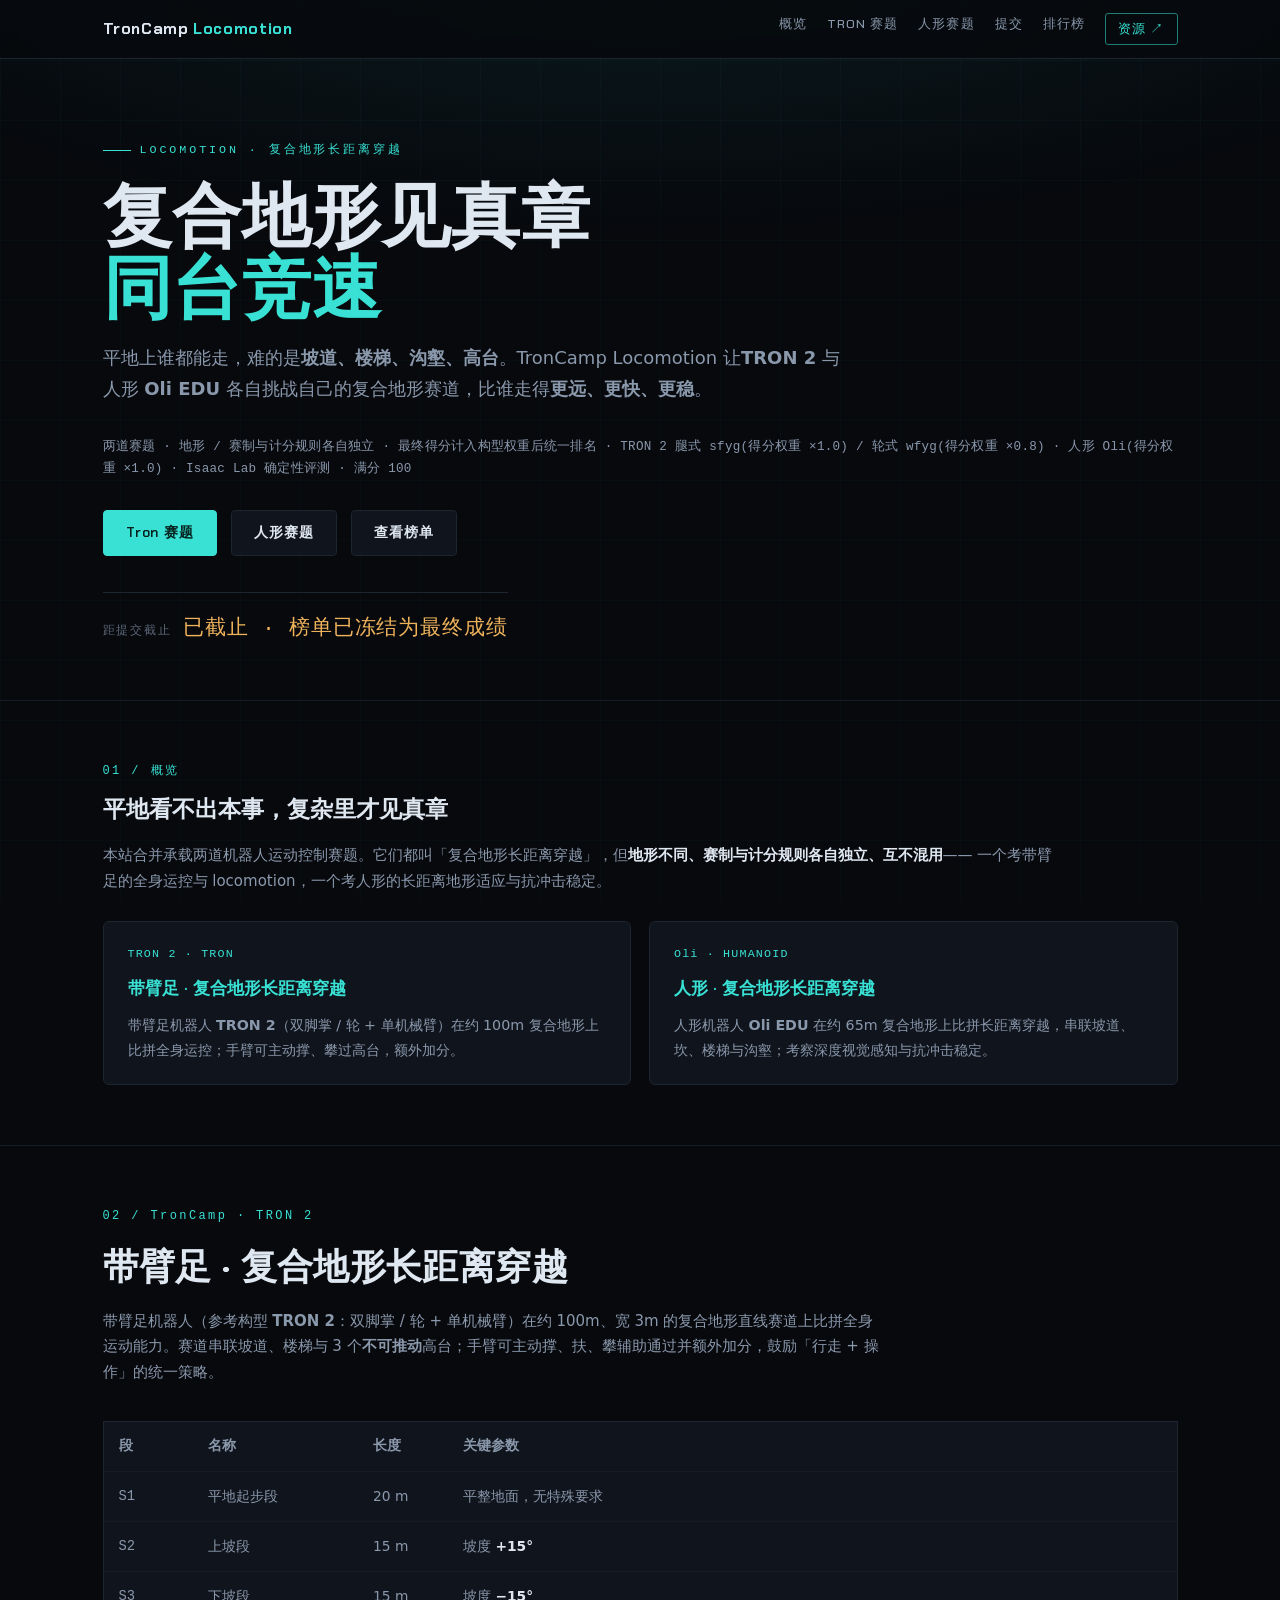
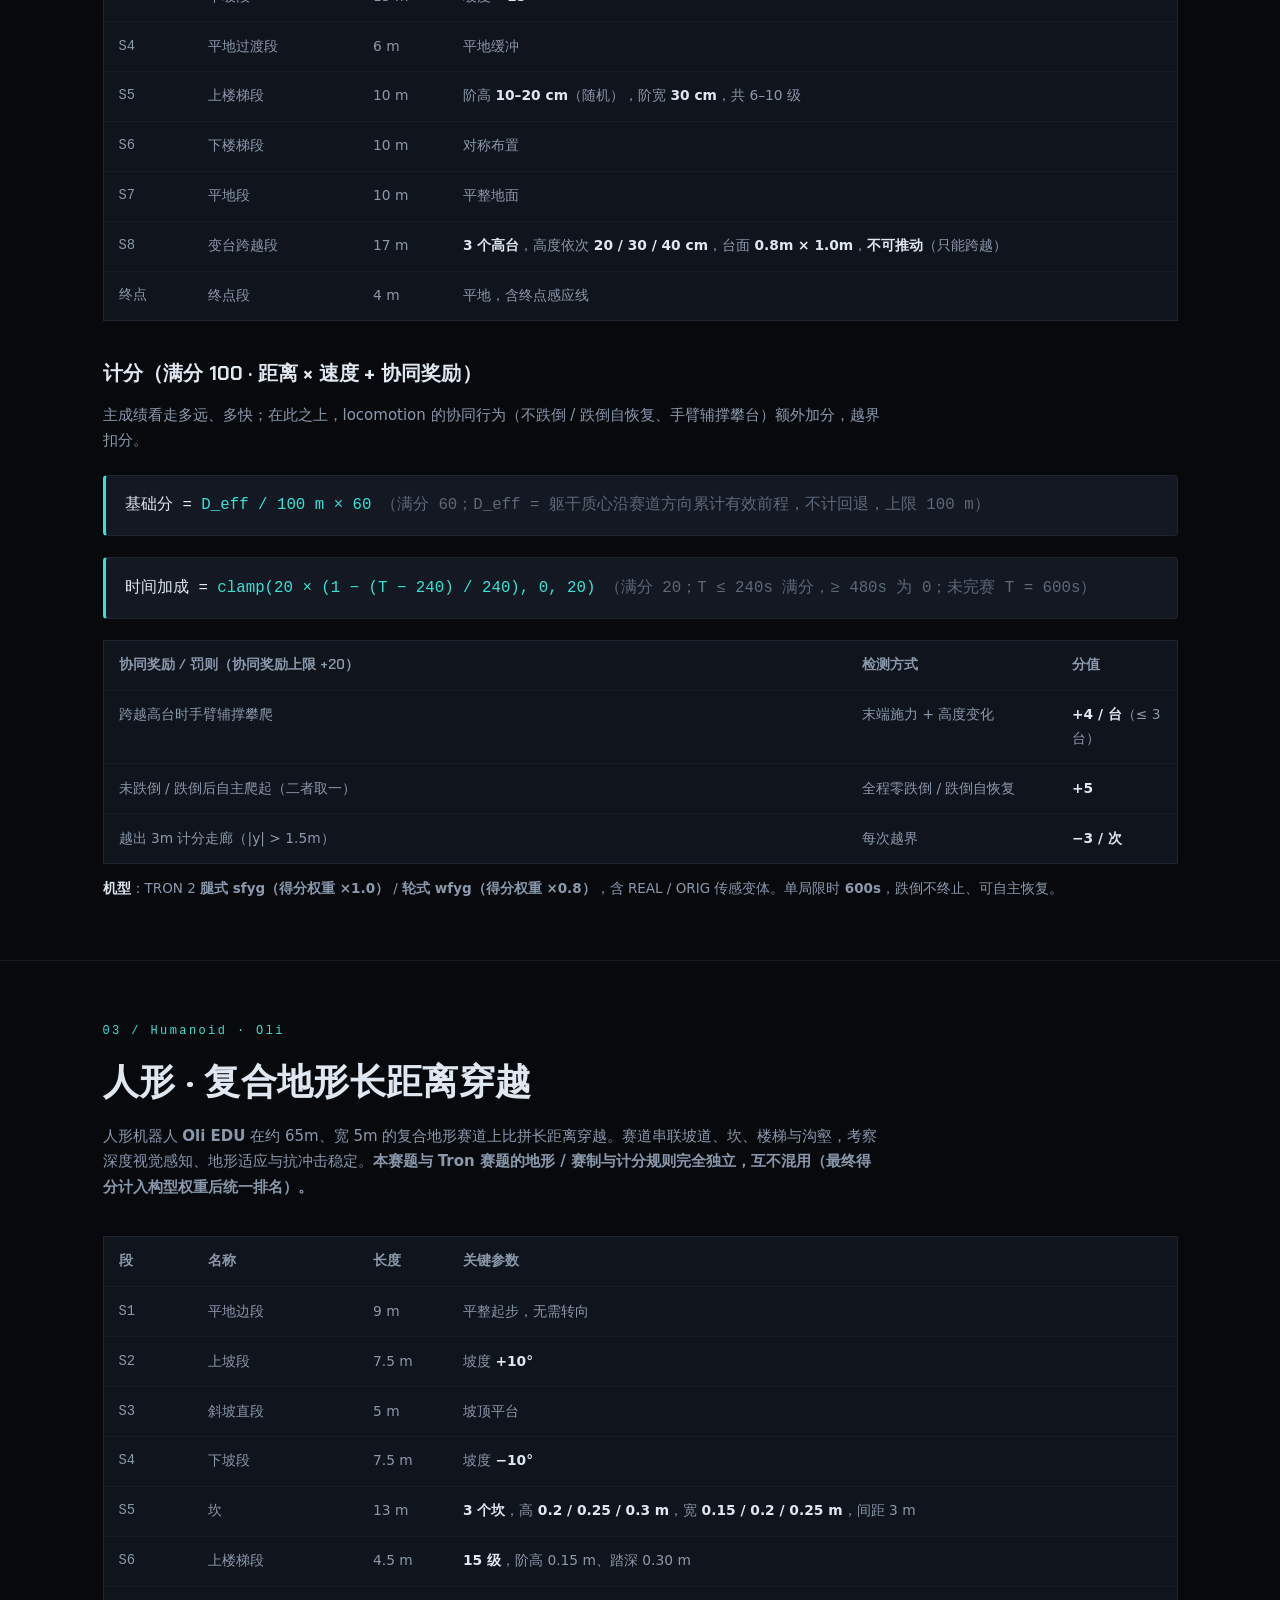
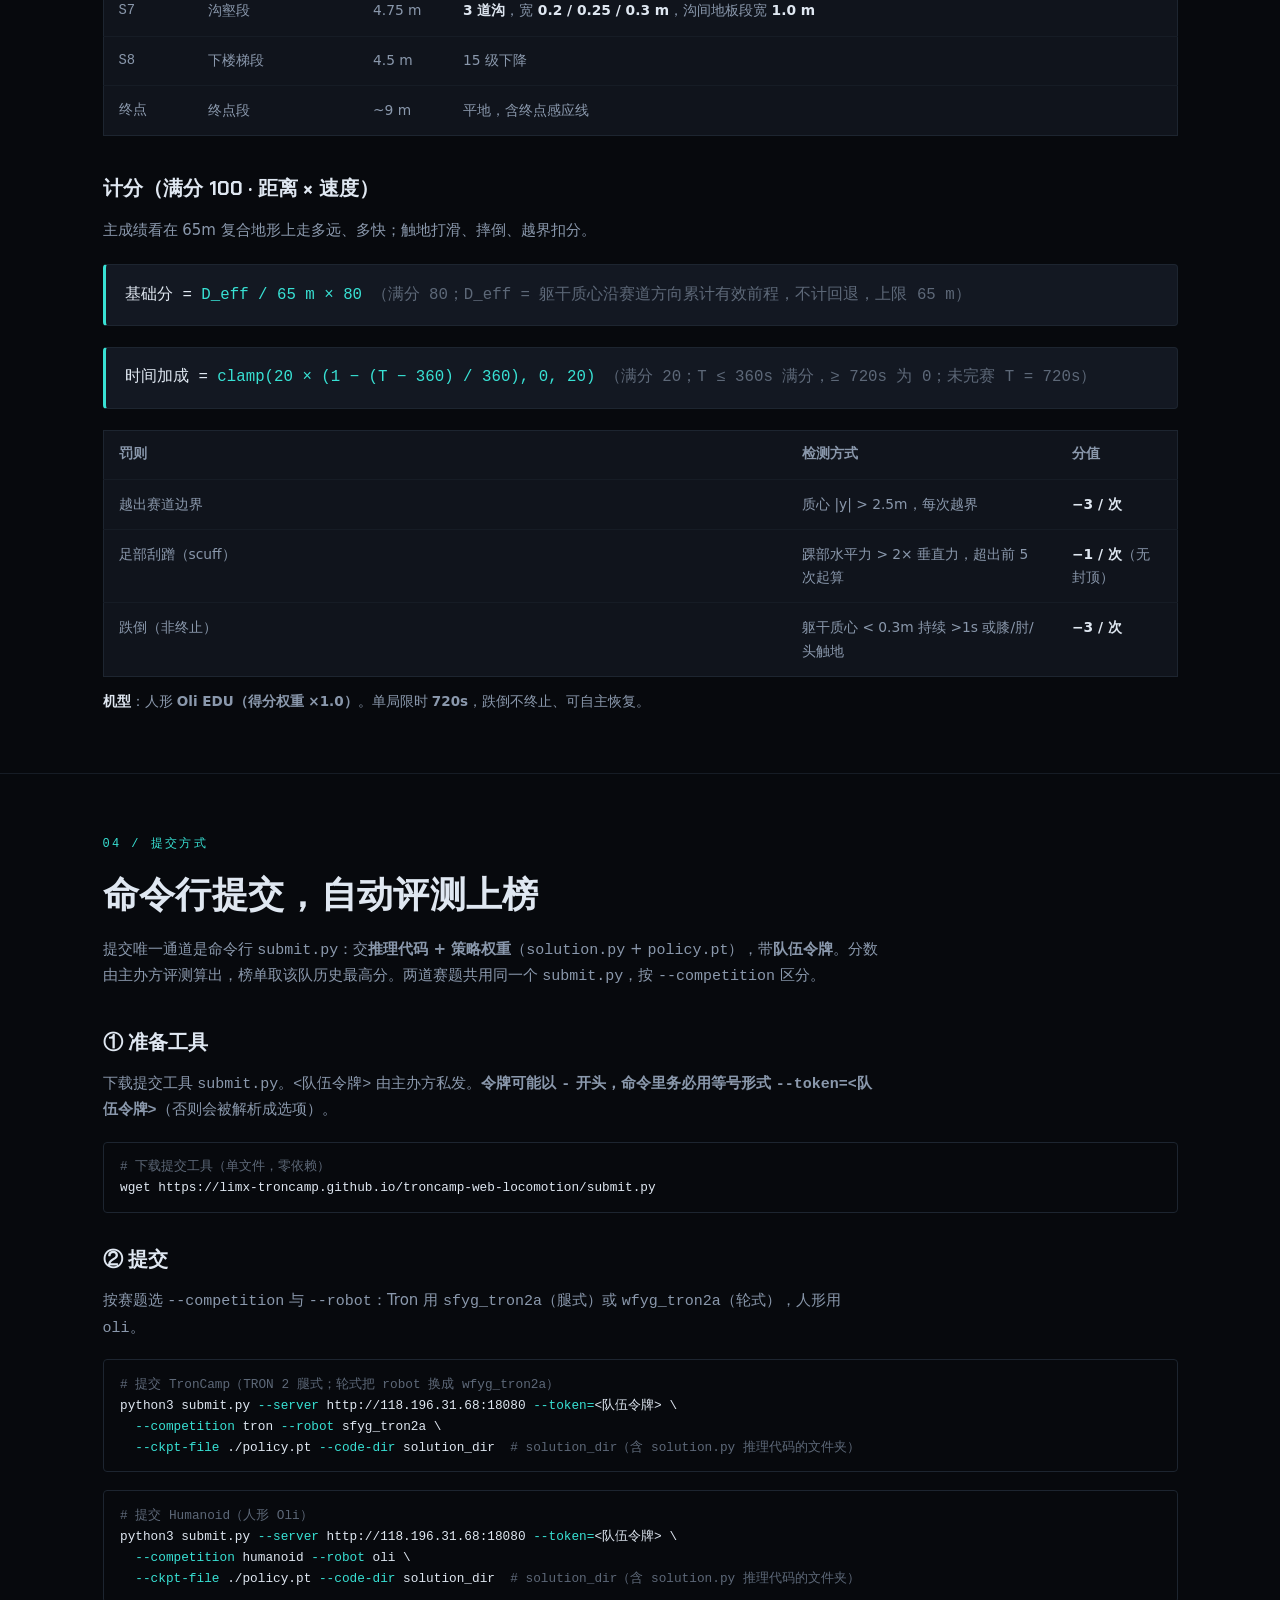
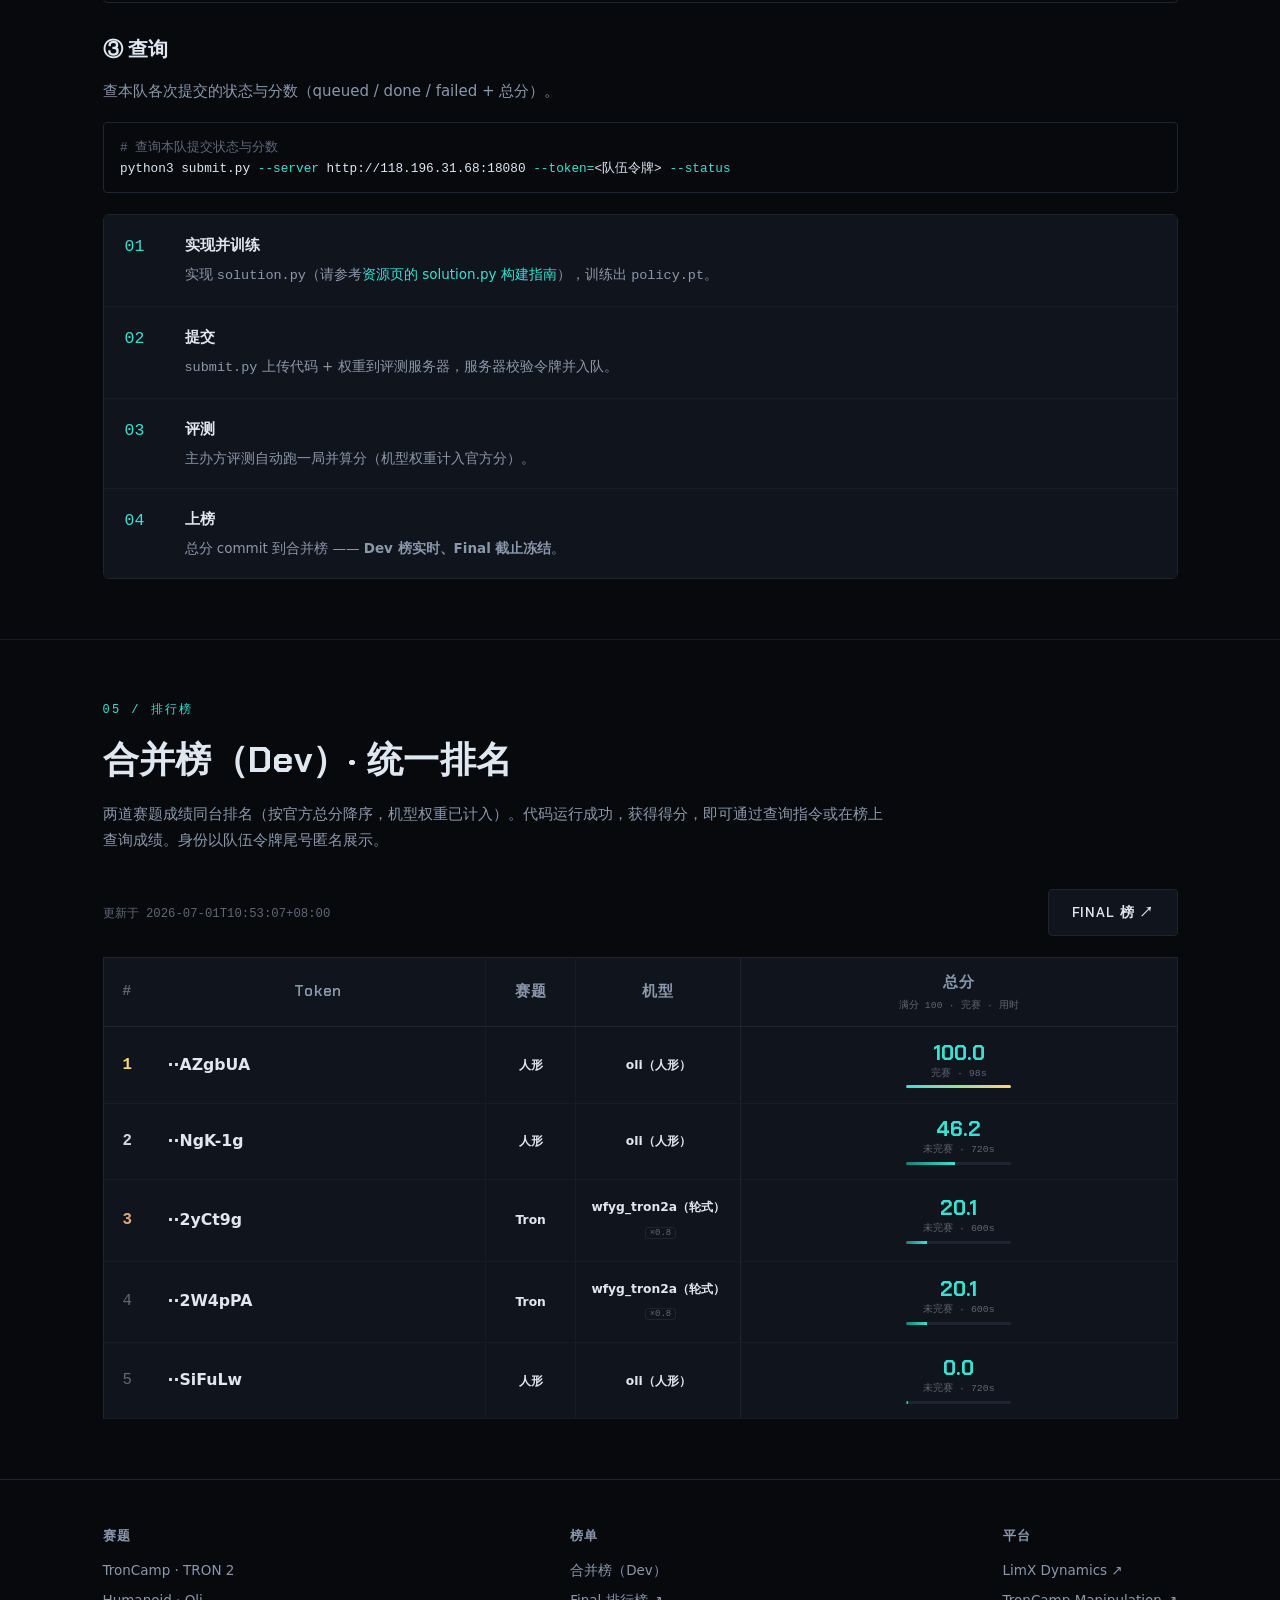
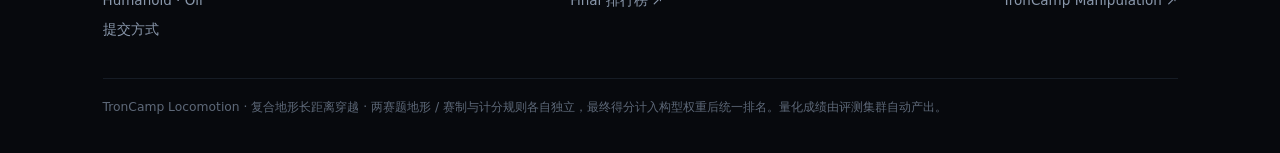
==== index.html @ 95f737d6 "Initial commit" ====
<!doctype html>
<html lang="zh-CN">
<head>
<meta charset="utf-8">
<meta name="viewport" content="width=device-width, initial-scale=1">
<title>TronCamp Locomotion · 复合地形长距离穿越（双赛题合并榜）</title>
<meta name="description" content="TronCamp Locomotion 合并榜：带臂足 TRON 2 与人形 Oli EDU 各自挑战自己的复合地形长距离穿越赛道，比谁走得更远、更快、更稳。Isaac Lab 确定性评测，满分 100，统一排名，自动上榜。">
<link rel="stylesheet" href="./style.css">
<script src="./config.js"></script>
<script src="./board.js" defer></script>
</head>
<body data-board="dev">

<nav class="nav">
  <div class="wrap">
    <span class="brand">TronCamp <span class="accent">Locomotion</span></span>
    <span class="nav-links">
      <a href="#overview">概览</a>
      <a href="#tron">Tron 赛题</a>
      <a href="#humanoid">人形赛题</a>
      <a href="#submit">提交</a>
      <a href="#board">排行榜</a>
      <a href="./resources.html" class="cta">资源 ↗</a>
    </span>
  </div>
</nav>

<!-- ───────── Hero ───────── -->
<header class="hero">
  <div class="wrap">
    <span class="tag">Locomotion · 复合地形长距离穿越</span>
    <h1>复合地形见真章<br><span class="accent">同台竞速</span></h1>
    <p class="lead">
      平地上谁都能走，难的是<b>坡道、楼梯、沟壑、高台</b>。TronCamp Locomotion 让<b>TRON 2</b> 与人形 <b>Oli EDU</b>
      各自挑战自己的复合地形赛道，比谁走得<b>更远、更快、更稳</b>。
    </p>
    <p class="hero-meta">两道赛题 · 地形 / 赛制与计分规则各自独立 · 最终得分计入构型权重后统一排名 · TRON 2 腿式 sfyg(得分权重 ×1.0) / 轮式 wfyg(得分权重 ×0.8) · 人形 Oli(得分权重 ×1.0) · Isaac Lab 确定性评测 · 满分 100</p>
    <div class="hero-actions">
      <a href="#tron" class="btn primary">Tron 赛题</a>
      <a href="#humanoid" class="btn">人形赛题</a>
      <a href="#board" class="btn">查看榜单</a>
    </div>
    <div class="countdown-box">
      <span class="label">距提交截止</span>
      <span id="countdown">—</span>
    </div>
  </div>
</header>

<!-- ───────── 01 概览 ───────── -->
<section id="overview">
  <div class="wrap">
    <div class="ov-prose">
      <span class="sec-num">01 / 概览</span>
      <h2 style="margin-bottom:1rem">平地看不出本事，复杂里才见真章</h2>
      <p>
        本站合并承载两道机器人运动控制赛题。它们都叫「复合地形长距离穿越」，但<strong>地形不同、赛制与计分规则各自独立、互不混用</strong>——
        一个考带臂足的全身运控与 locomotion，一个考人形的长距离地形适应与抗冲击稳定。
      </p>
    </div>
    <div class="cards layers" style="margin-top:1.8rem">
      <a class="card layer-card" href="#tron">
        <div class="ln">TRON 2 · TRON</div>
        <h3>带臂足 · 复合地形长距离穿越</h3>
        <p>带臂足机器人 <b>TRON 2</b>（双脚掌 / 轮 + 单机械臂）在约 100m 复合地形上比拼全身运控；手臂可主动撑、攀过高台，额外加分。</p>
      </a>
      <a class="card layer-card" href="#humanoid">
        <div class="ln">Oli · HUMANOID</div>
        <h3>人形 · 复合地形长距离穿越</h3>
        <p>人形机器人 <b>Oli EDU</b> 在约 65m 复合地形上比拼长距离穿越，串联坡道、坎、楼梯与沟壑；考察深度视觉感知与抗冲击稳定。</p>
      </a>
    </div>
  </div>
</section>

<!-- ───────── 02 Tron 赛题 ───────── -->
<section id="tron">
  <div class="wrap">
    <div class="sec-head">
      <span class="sec-num">02 / TronCamp · TRON 2</span>
      <h2>带臂足 · 复合地形长距离穿越</h2>
      <p>带臂足机器人（参考构型 <b>TRON 2</b>：双脚掌 / 轮 + 单机械臂）在约 100m、宽 3m 的复合地形直线赛道上比拼全身运动能力。赛道串联坡道、楼梯与 3 个<b>不可推动</b>高台；手臂可主动撑、扶、攀辅助通过并额外加分，鼓励「行走 + 操作」的统一策略。</p>
    </div>
    <table class="dtable">
      <thead><tr><th style="width:6rem">段</th><th style="width:11rem">名称</th><th style="width:6rem">长度</th><th>关键参数</th></tr></thead>
      <tbody>
        <tr><td class="lvl">S1</td><td>平地起步段</td><td>20 m</td><td>平整地面，无特殊要求</td></tr>
        <tr><td class="lvl">S2</td><td>上坡段</td><td>15 m</td><td>坡度 <b>+15°</b></td></tr>
        <tr><td class="lvl">S3</td><td>下坡段</td><td>15 m</td><td>坡度 <b>−15°</b></td></tr>
        <tr><td class="lvl">S4</td><td>平地过渡段</td><td>6 m</td><td>平地缓冲</td></tr>
        <tr><td class="lvl">S5</td><td>上楼梯段</td><td>10 m</td><td>阶高 <b>10–20 cm</b>（随机），阶宽 <b>30 cm</b>，共 6–10 级</td></tr>
        <tr><td class="lvl">S6</td><td>下楼梯段</td><td>10 m</td><td>对称布置</td></tr>
        <tr><td class="lvl">S7</td><td>平地段</td><td>10 m</td><td>平整地面</td></tr>
        <tr><td class="lvl">S8</td><td>变台跨越段</td><td>17 m</td><td><b>3 个高台</b>，高度依次 <b>20 / 30 / 40 cm</b>，台面 <b>0.8m × 1.0m</b>，<b>不可推动</b>（只能跨越）</td></tr>
        <tr><td class="lvl">终点</td><td>终点段</td><td>4 m</td><td>平地，含终点感应线</td></tr>
      </tbody>
    </table>

    <div class="sec-head" style="margin-top:2.4rem;margin-bottom:1rem">
      <h2 style="font-size:1.3rem">计分（满分 100 · 距离 × 速度 + 协同奖励）</h2>
      <p>主成绩看走多远、多快；在此之上，locomotion 的协同行为（不跌倒 / 跌倒自恢复、手臂辅撑攀台）额外加分，越界扣分。</p>
    </div>
    <div class="formula">
      基础分 = <span class="accent">D_eff / 100 m × 60</span>
      <span class="dim">  （满分 60；D_eff = 躯干质心沿赛道方向累计有效前程，不计回退，上限 100 m）</span>
    </div>
    <div class="formula">
      时间加成 = <span class="accent">clamp(20 × (1 − (T − 240) / 240), 0, 20)</span>
      <span class="dim">  （满分 20；T ≤ 240s 满分，≥ 480s 为 0；未完赛 T = 600s）</span>
    </div>
    <table class="dtable" style="margin-top:1.4rem">
      <thead><tr><th>协同奖励 / 罚则（协同奖励上限 +20）</th><th style="width:14rem">检测方式</th><th style="width:8rem">分值</th></tr></thead>
      <tbody>
        <tr><td>跨越高台时手臂辅撑攀爬</td><td>末端施力 + 高度变化</td><td><b>+4 / 台</b>（≤ 3 台）</td></tr>
        <tr><td>未跌倒 / 跌倒后自主爬起（二者取一）</td><td>全程零跌倒 / 跌倒自恢复</td><td><b>+5</b></td></tr>
        <tr><td>越出 3m 计分走廊（|y| &gt; 1.5m）</td><td>每次越界</td><td><b>−3 / 次</b></td></tr>
      </tbody>
    </table>
    <p style="margin-top:0.9rem;color:var(--muted);font-size:0.9rem"><b style="color:var(--text)">机型</b>：TRON 2 <b>腿式 sfyg（得分权重 ×1.0）</b> / <b>轮式 wfyg（得分权重 ×0.8）</b>，含 REAL / ORIG 传感变体。单局限时 <b>600s</b>，跌倒不终止、可自主恢复。</p>
  </div>
</section>

<!-- ───────── 03 人形赛题 ───────── -->
<section id="humanoid">
  <div class="wrap">
    <div class="sec-head">
      <span class="sec-num">03 / Humanoid · Oli</span>
      <h2>人形 · 复合地形长距离穿越</h2>
      <p>人形机器人 <b>Oli EDU</b> 在约 65m、宽 5m 的复合地形赛道上比拼长距离穿越。赛道串联坡道、坎、楼梯与沟壑，考察深度视觉感知、地形适应与抗冲击稳定。<b>本赛题与 Tron 赛题的地形 / 赛制与计分规则完全独立，互不混用（最终得分计入构型权重后统一排名）。</b></p>
    </div>
    <table class="dtable">
      <thead><tr><th style="width:6rem">段</th><th style="width:11rem">名称</th><th style="width:6rem">长度</th><th>关键参数</th></tr></thead>
      <tbody>
        <tr><td class="lvl">S1</td><td>平地边段</td><td>9 m</td><td>平整起步，无需转向</td></tr>
        <tr><td class="lvl">S2</td><td>上坡段</td><td>7.5 m</td><td>坡度 <b>+10°</b></td></tr>
        <tr><td class="lvl">S3</td><td>斜坡直段</td><td>5 m</td><td>坡顶平台</td></tr>
        <tr><td class="lvl">S4</td><td>下坡段</td><td>7.5 m</td><td>坡度 <b>−10°</b></td></tr>
        <tr><td class="lvl">S5</td><td>坎</td><td>13 m</td><td><b>3 个坎</b>，高 <b>0.2 / 0.25 / 0.3 m</b>，宽 <b>0.15 / 0.2 / 0.25 m</b>，间距 3 m</td></tr>
        <tr><td class="lvl">S6</td><td>上楼梯段</td><td>4.5 m</td><td><b>15 级</b>，阶高 0.15 m、踏深 0.30 m</td></tr>
        <tr><td class="lvl">S7</td><td>沟壑段</td><td>4.75 m</td><td><b>3 道沟</b>，宽 <b>0.2 / 0.25 / 0.3 m</b>，沟间地板段宽 <b>1.0 m</b></td></tr>
        <tr><td class="lvl">S8</td><td>下楼梯段</td><td>4.5 m</td><td>15 级下降</td></tr>
        <tr><td class="lvl">终点</td><td>终点段</td><td>~9 m</td><td>平地，含终点感应线</td></tr>
      </tbody>
    </table>

    <div class="sec-head" style="margin-top:2.4rem;margin-bottom:1rem">
      <h2 style="font-size:1.3rem">计分（满分 100 · 距离 × 速度）</h2>
      <p>主成绩看在 65m 复合地形上走多远、多快；触地打滑、摔倒、越界扣分。</p>
    </div>
    <div class="formula">
      基础分 = <span class="accent">D_eff / 65 m × 80</span>
      <span class="dim">  （满分 80；D_eff = 躯干质心沿赛道方向累计有效前程，不计回退，上限 65 m）</span>
    </div>
    <div class="formula">
      时间加成 = <span class="accent">clamp(20 × (1 − (T − 360) / 360), 0, 20)</span>
      <span class="dim">  （满分 20；T ≤ 360s 满分，≥ 720s 为 0；未完赛 T = 720s）</span>
    </div>
    <table class="dtable" style="margin-top:1.4rem">
      <thead><tr><th>罚则</th><th style="width:18rem">检测方式</th><th style="width:8rem">分值</th></tr></thead>
      <tbody>
        <tr><td>越出赛道边界</td><td>质心 |y| &gt; 2.5m，每次越界</td><td><b>−3 / 次</b></td></tr>
        <tr><td>足部刮蹭（scuff）</td><td>踝部水平力 &gt; 2× 垂直力，超出前 5 次起算</td><td><b>−1 / 次</b>（无封顶）</td></tr>
        <tr><td>跌倒（非终止）</td><td>躯干质心 &lt; 0.3m 持续 &gt;1s 或膝/肘/头触地</td><td><b>−3 / 次</b></td></tr>
      </tbody>
    </table>
    <p style="margin-top:0.9rem;color:var(--muted);font-size:0.9rem"><b style="color:var(--text)">机型</b>：人形 <b>Oli EDU（得分权重 ×1.0）</b>。单局限时 <b>720s</b>，跌倒不终止、可自主恢复。</p>
  </div>
</section>

<!-- ───────── 04 提交 ───────── -->
<section id="submit">
  <div class="wrap">
    <div class="sec-head">
      <span class="sec-num">04 / 提交方式</span>
      <h2>命令行提交，自动评测上榜</h2>
      <p>提交唯一通道是命令行 <code>submit.py</code>：交<b>推理代码 + 策略权重</b>（<code>solution.py</code> + <code>policy.pt</code>），带<b>队伍令牌</b>。分数由主办方评测算出，榜单取该队历史最高分。两道赛题共用同一个 <code>submit.py</code>，按 <code>--competition</code> 区分。</p>
    </div>

    <div class="sec-head" style="margin-top:1.8rem;margin-bottom:0.8rem">
      <h2 style="font-size:1.3rem">① 准备工具</h2>
      <p>下载提交工具 <code>submit.py</code>。<code>&lt;队伍令牌&gt;</code> 由主办方私发。<b>令牌可能以 <code>-</code> 开头，命令里务必用等号形式 <code>--token=&lt;队伍令牌&gt;</code></b>（否则会被解析成选项）。</p>
    </div>
    <div class="code"><span class="c"># 下载提交工具（单文件，零依赖）</span>
wget https://limx-troncamp.github.io/troncamp-web-locomotion/submit.py</div>

    <div class="sec-head" style="margin-top:2rem;margin-bottom:0.8rem">
      <h2 style="font-size:1.3rem">② 提交</h2>
      <p>按赛题选 <code>--competition</code> 与 <code>--robot</code>：Tron 用 <code>sfyg_tron2a</code>（腿式）或 <code>wfyg_tron2a</code>（轮式），人形用 <code>oli</code>。</p>
    </div>
    <div class="code"><span class="c"># 提交 TronCamp（TRON 2 腿式；轮式把 robot 换成 wfyg_tron2a）</span>
python3 submit.py <span class="a">--server</span> http://118.196.31.68:18080 <span class="a">--token=</span>&lt;队伍令牌&gt; \
  <span class="a">--competition</span> tron <span class="a">--robot</span> sfyg_tron2a \
  <span class="a">--ckpt-file</span> ./policy.pt <span class="a">--code-dir</span> solution_dir  <span class="c"># solution_dir（含 solution.py 推理代码的文件夹）</span></div>
    <div class="code"><span class="c"># 提交 Humanoid（人形 Oli）</span>
python3 submit.py <span class="a">--server</span> http://118.196.31.68:18080 <span class="a">--token=</span>&lt;队伍令牌&gt; \
  <span class="a">--competition</span> humanoid <span class="a">--robot</span> oli \
  <span class="a">--ckpt-file</span> ./policy.pt <span class="a">--code-dir</span> solution_dir  <span class="c"># solution_dir（含 solution.py 推理代码的文件夹）</span></div>

    <div class="sec-head" style="margin-top:2rem;margin-bottom:0.8rem">
      <h2 style="font-size:1.3rem">③ 查询</h2>
      <p>查本队各次提交的状态与分数（queued / done / failed + 总分）。</p>
    </div>
    <div class="code"><span class="c"># 查询本队提交状态与分数</span>
python3 submit.py <span class="a">--server</span> http://118.196.31.68:18080 <span class="a">--token=</span>&lt;队伍令牌&gt; <span class="a">--status</span></div>

    <div class="steps">
      <div class="step"><span class="sn"></span><div><h4>实现并训练</h4><p>实现 <code>solution.py</code>（请参考<a href="./resources.html">资源页的 solution.py 构建指南</a>），训练出 <code>policy.pt</code>。</p></div></div>
      <div class="step"><span class="sn"></span><div><h4>提交</h4><p><code>submit.py</code> 上传代码 + 权重到评测服务器，服务器校验令牌并入队。</p></div></div>
      <div class="step"><span class="sn"></span><div><h4>评测</h4><p>主办方评测自动跑一局并算分（机型权重计入官方分）。</p></div></div>
      <div class="step"><span class="sn"></span><div><h4>上榜</h4><p>总分 commit 到合并榜 —— <b>Dev 榜实时、Final 截止冻结</b>。</p></div></div>
    </div>
  </div>
</section>

<!-- ───────── 05 排行榜 ───────── -->
<section id="board">
  <div class="wrap">
    <div class="sec-head">
      <span class="sec-num">05 / 排行榜</span>
      <h2>合并榜（Dev）· 统一排名</h2>
      <p>两道赛题成绩同台排名（按官方总分降序，机型权重已计入）。代码运行成功，获得得分，即可通过查询指令或在榜上查询成绩。身份以队伍令牌尾号匿名展示。</p>
    </div>
    <div class="board-head">
      <span class="upd" id="updated">加载中…</span>
      <a class="to-final btn" href="./final.html">FINAL 榜 ↗</a>
    </div>
    <table id="board-table" class="board board-strip" hidden>
      <thead>
        <tr class="grp">
          <th class="c-rank">#</th>
          <th class="c-team">Token</th>
          <th class="c-gate">赛题</th>
          <th class="c-gate c-model">机型</th>
          <th class="c-t3">总分 <span class="th-sub">满分 100 · 完赛 · 用时</span></th>
        </tr>
      </thead>
      <tbody></tbody>
    </table>
    <p id="empty" hidden>暂无成绩</p>
  </div>
</section>

<!-- ───────── Footer ───────── -->
<footer>
  <div class="wrap">
    <div class="foot-grid">
      <div class="foot-col">
        <h5>赛题</h5>
        <a href="#tron">TronCamp · TRON 2</a>
        <a href="#humanoid">Humanoid · Oli</a>
        <a href="#submit">提交方式</a>
      </div>
      <div class="foot-col">
        <h5>榜单</h5>
        <a href="#board">合并榜（Dev）</a>
        <a href="./final.html">Final 排行榜 ↗</a>
      </div>
      <div class="foot-col">
        <h5>平台</h5>
        <a href="https://github.com/limxdynamics" target="_blank" rel="noopener">LimX Dynamics ↗</a>
        <a href="https://limx-troncamp.github.io/troncamp-web-mani/" target="_blank" rel="noopener">TronCamp Manipulation ↗</a>
      </div>
    </div>
    <p class="foot-note">TronCamp Locomotion · 复合地形长距离穿越 · 两赛题地形 / 赛制与计分规则各自独立，最终得分计入构型权重后统一排名。量化成绩由评测集群自动产出。</p>
  </div>
</footer>

</body>
</html>
---- style.css ----
/* TronCamp Locomotion (Task C) — 官网 + 排行榜
   暗色科幻控制台风：近黑底 + 单一青色强调 + 等宽数据字 + 细网格/扫描线。
   风格沿用 TronCamp-Board；零构建，原生 HTML/CSS/JS。 */

@import url('https://fonts.googleapis.com/css2?family=Chakra+Petch:wght@400;500;600;700&display=swap');

:root {
  --bg: #07090d;
  --bg-soft: #0b0e14;
  --panel: #10141c;
  --panel-2: #131822;
  --line: #1d2530;
  --line-soft: #161c25;
  --text: #dfe7f1;
  --muted: #8a98ac;
  --dim: #5d6878;
  --accent: #38e1d4;
  --accent-dim: #1d7d77;
  --warn: #f0b35c;
  --bad: #f08c8c;
  --display: 'Chakra Petch', 'PingFang SC', 'Microsoft YaHei', sans-serif;
  --body: 'PingFang SC', 'Microsoft YaHei', system-ui, sans-serif;
  --mono: ui-monospace, 'SF Mono', 'JetBrains Mono', Consolas, monospace;
}

* { box-sizing: border-box; margin: 0; padding: 0; }
html { scroll-behavior: smooth; font-size: 15px; }

body {
  background: var(--bg);
  color: var(--text);
  font-family: var(--body);
  line-height: 1.7;
  -webkit-font-smoothing: antialiased;
  overflow-x: hidden;
}

/* 全局氛围：网格 + 顶部青色辉光 */
body::before {
  content: '';
  position: fixed;
  inset: 0;
  z-index: 0;
  pointer-events: none;
  background:
    radial-gradient(120% 60% at 50% -10%, rgba(56, 225, 212, 0.10), transparent 60%),
    linear-gradient(rgba(56, 225, 212, 0.028) 1px, transparent 1px) 0 0 / 100% 60px,
    linear-gradient(90deg, rgba(56, 225, 212, 0.028) 1px, transparent 1px) 0 0 / 60px 100%;
}

a { color: var(--accent); text-decoration: none; }
a:hover { text-decoration: underline; }

.wrap { max-width: 1120px; margin: 0 auto; padding: 0 1.5rem; position: relative; z-index: 1; }

/* ───────── 顶栏 ───────── */
.nav {
  position: sticky; top: 0; z-index: 50;
  background: rgba(7, 9, 13, 0.82);
  backdrop-filter: blur(10px);
  border-bottom: 1px solid var(--line);
}
.nav .wrap { display: flex; align-items: center; gap: 1.5rem; height: 58px; }
.brand {
  font-family: var(--display); font-weight: 700; font-size: 1.05rem;
  letter-spacing: 0.04em; white-space: nowrap;
  color: var(--text);   /* 品牌字白色；子页 brand 是 <a> 会继承 a 的青色，这里统一回白 */
}
.brand:hover { text-decoration: none; }
.brand .accent { color: var(--accent); }
.nav-links { display: flex; gap: 1.35rem; margin-left: auto; flex-wrap: wrap; }
.nav-links a {
  color: var(--muted); font-family: var(--display); font-size: 0.85rem;
  font-weight: 500; letter-spacing: 0.08em; text-transform: uppercase;
}
.nav-links a:hover { color: var(--accent); text-decoration: none; }
.nav-links a.cta {
  color: var(--accent); border: 1px solid var(--accent-dim);
  padding: 0.25rem 0.8rem; border-radius: 3px;
}
.nav-links a.cta:hover { background: rgba(56, 225, 212, 0.12); }

/* ───────── Hero ───────── */
.hero { padding: 5rem 0 3.5rem; position: relative; }
.hero .tag {
  font-family: var(--mono); font-size: 0.78rem; color: var(--accent);
  letter-spacing: 0.25em; text-transform: uppercase; margin-bottom: 1.4rem;
  display: inline-flex; align-items: center; gap: 0.6rem;
}
.hero .tag::before {
  content: ''; width: 28px; height: 1px; background: var(--accent);
}
.hero h1 {
  font-family: var(--display); font-weight: 700;
  font-size: clamp(2.6rem, 6vw, 4.6rem); line-height: 1.04;
  letter-spacing: 0.01em; margin-bottom: 1.2rem;
}
.hero h1 .accent { color: var(--accent); }
.hero .lead {
  font-size: clamp(1rem, 1.6vw, 1.2rem); color: var(--muted);
  max-width: 50rem; margin-bottom: 2.2rem;
}
.chips { display: flex; flex-wrap: wrap; gap: 0.7rem; margin-bottom: 2.2rem; }
.chip {
  font-family: var(--mono); font-size: 0.82rem; color: var(--text);
  background: var(--panel); border: 1px solid var(--line);
  padding: 0.45rem 0.9rem; border-radius: 3px;
}
.chip b { color: var(--accent); font-weight: 600; }
.hero-meta { font-family: var(--mono); font-size: 0.84rem; color: var(--muted); letter-spacing: 0.02em; margin-bottom: 2rem; line-height: 1.7; }
.hero-actions { display: flex; flex-wrap: wrap; gap: 0.9rem; align-items: center; }
.btn {
  font-family: var(--display); font-weight: 600; font-size: 0.92rem;
  letter-spacing: 0.06em; padding: 0.7rem 1.5rem; border-radius: 4px;
  border: 1px solid var(--line); color: var(--text); background: var(--panel);
  cursor: pointer; transition: all 0.15s;
}
.btn:hover { text-decoration: none; border-color: var(--accent-dim); }
.btn.primary { background: var(--accent); color: #06231f; border-color: var(--accent); }
.btn.primary:hover { background: #5ff0e4; }

.countdown-box {
  margin-top: 2.4rem; display: inline-flex; align-items: baseline; gap: 0.8rem;
  border-top: 1px solid var(--line); padding-top: 1.2rem;
}
.countdown-box .label {
  font-family: var(--mono); font-size: 0.78rem; color: var(--dim);
  letter-spacing: 0.15em; text-transform: uppercase;
}
#countdown {
  font-family: var(--mono); color: var(--accent); font-size: 1.4rem;
  letter-spacing: 0.04em; font-variant-numeric: tabular-nums;
}
#countdown.over { color: var(--warn); }

/* ───────── 区块 ───────── */
section { padding: 4rem 0; border-top: 1px solid var(--line-soft); position: relative; }
.sec-head { margin-bottom: 2.4rem; }
.sec-num {
  font-family: var(--mono); font-size: 0.8rem; color: var(--accent);
  letter-spacing: 0.2em; display: block; margin-bottom: 0.6rem;
}
.sec-head h2 {
  font-family: var(--display); font-weight: 700; font-size: clamp(1.7rem, 3.4vw, 2.4rem);
  letter-spacing: 0.01em;
}
.sec-head p { color: var(--muted); max-width: 52rem; margin-top: 0.8rem; }

/* 概览 */
.overview { display: grid; grid-template-columns: 1.3fr 1fr; gap: 2.5rem; align-items: center; }
.overview .fig { border: 1px solid var(--line); border-radius: 6px; overflow: hidden; background: var(--panel); }
.overview .fig img { display: block; width: 100%; }
.overview .fig figcaption {
  font-size: 0.82rem; color: var(--dim); padding: 0.8rem 1rem;
  border-top: 1px solid var(--line); line-height: 1.55;
}
.overview p { color: var(--muted); margin-bottom: 1.1rem; }
.overview strong { color: var(--text); }
.ov-prose { max-width: 64rem; }
.ov-prose p { color: var(--muted); margin-bottom: 1.1rem; }
.ov-prose strong { color: var(--text); }

/* 通用卡片 */
.cards { display: grid; gap: 1.2rem; }
.card {
  background: var(--panel); border: 1px solid var(--line); border-radius: 6px;
  padding: 1.5rem 1.6rem;
}
.card h3 { font-family: var(--display); font-weight: 600; font-size: 1.15rem; margin-bottom: 0.7rem; }
.card p { color: var(--muted); font-size: 0.95rem; }

/* 卡片网格（赛道分段 / 约束） */
.tasks { grid-template-columns: repeat(3, 1fr); }
.task-card { position: relative; padding-top: 2.6rem; }
.task-card .tno {
  position: absolute; top: 1.2rem; left: 1.6rem;
  font-family: var(--display); font-weight: 700; font-size: 1.05rem; color: var(--accent);
  letter-spacing: 0.05em;
}
.task-card .weight {
  position: absolute; top: 1.3rem; right: 1.6rem;
  font-family: var(--mono); font-size: 1.5rem; color: var(--text); font-weight: 600;
}
.task-card h3 { margin-bottom: 0.5rem; }
.task-card .role { font-family: var(--mono); font-size: 0.76rem; color: var(--dim); letter-spacing: 0.1em; text-transform: uppercase; margin-bottom: 0.9rem; }
.task-card ul { list-style: none; display: flex; flex-direction: column; gap: 0.55rem; }
.task-card li { font-size: 0.9rem; color: var(--muted); padding-left: 1rem; position: relative; }
.task-card li::before { content: '▸'; position: absolute; left: 0; color: var(--accent-dim); }
.task-card.focus { border-color: var(--accent-dim); box-shadow: 0 0 0 1px rgba(56,225,212,0.18) inset; }

/* 菜单/规则/赛道表 */
.dtable { width: 100%; border-collapse: collapse; background: var(--panel); border: 1px solid var(--line); }
.dtable th, .dtable td { padding: 0.85rem 1rem; text-align: left; border-bottom: 1px solid var(--line-soft); vertical-align: top; }
.dtable th { font-family: var(--display); font-weight: 600; color: var(--muted); font-size: 0.9rem; }
.dtable td { color: var(--muted); font-size: 0.92rem; }
.dtable td b, .dtable td strong { color: var(--text); }
.dtable tr:last-child td { border-bottom: none; }
.lvl { font-family: var(--mono); font-size: 0.82rem; color: var(--accent); white-space: nowrap; }

/* 评分 */
.formula {
  font-family: var(--mono); font-size: 1.05rem; color: var(--text);
  background: var(--panel-2); border: 1px solid var(--line); border-left: 3px solid var(--accent);
  border-radius: 4px; padding: 1.1rem 1.3rem; margin: 1.4rem 0; overflow-x: auto;
}
.formula .accent { color: var(--accent); }
.formula .dim { color: var(--dim); }

/* 概览并列卡（两赛题）+ 提交步骤（编号流）—— 取自 TronCamp 参考站组件 */
.layers { grid-template-columns: 1fr 1fr; }
.layer-card .ln { font-family: var(--mono); font-size: 0.78rem; color: var(--accent); letter-spacing: 0.1em; margin-bottom: 0.6rem; }

.steps { counter-reset: step; display: grid; gap: 0; border: 1px solid var(--line); border-radius: 6px; overflow: hidden; margin-top: 1.4rem; }
.step { display: grid; grid-template-columns: 3rem 1fr; gap: 1rem; padding: 1.2rem 1.4rem; background: var(--panel); border-bottom: 1px solid var(--line-soft); }
.step:last-child { border-bottom: none; }
.step .sn { counter-increment: step; font-family: var(--mono); color: var(--accent); font-size: 1.1rem; }
.step .sn::before { content: counter(step, decimal-leading-zero); }
.step h4 { font-family: var(--display); font-weight: 600; font-size: 1rem; margin-bottom: 0.3rem; }
.step p { color: var(--muted); font-size: 0.9rem; }

/* 提交代码块 */
.code {
  font-family: var(--mono); font-size: 0.85rem; color: var(--text);
  background: var(--bg); border: 1px solid var(--line); border-radius: 4px;
  padding: 0.9rem 1.1rem; margin-top: 1.2rem; overflow-x: auto; white-space: pre; line-height: 1.65;
}
.code .c { color: var(--dim); }
.code .a { color: var(--accent); }

/* ───────── 排行榜 ───────── */
.board-head { display: flex; align-items: baseline; gap: 1.2rem; flex-wrap: wrap; margin-bottom: 1.4rem; }
.board-head .upd { font-family: var(--mono); font-size: 0.82rem; color: var(--dim); }
.board-head .to-final { margin-left: auto; }
table.board { width: 100%; border-collapse: collapse; background: var(--panel); border: 1px solid var(--line); }
table.board thead th { color: var(--muted); font-family: var(--display); font-weight: 600; padding: 0.8rem 0.5rem; border-bottom: 1px solid var(--line); white-space: nowrap; }
table.board tr.grp th { font-size: 1rem; letter-spacing: 0.06em; }
table.board tbody td {
  padding: 0.95rem 0.5rem; text-align: center; font-size: 1.02rem;
  font-family: var(--mono); font-variant-numeric: tabular-nums; border-bottom: 1px solid var(--line-soft);
}
table.board tbody tr:hover { background: rgba(56, 225, 212, 0.045); }
.dimcell { color: var(--dim); }

/* 进度条版榜单 */
table.board-strip td, table.board-strip thead th { text-align: center; }
table.board-strip .c-rank { width: 3.2rem; color: var(--dim); font-family: var(--mono); font-size: 1.05rem; }
table.board-strip tbody tr.top1 .c-rank { color: #ffd76a; }
table.board-strip tbody tr.top2 .c-rank { color: #cdd6e2; }
table.board-strip tbody tr.top3 .c-rank { color: #e2a878; }
table.board-strip tbody tr.top .c-rank { font-weight: 700; }
table.board-strip td.c-team { text-align: left; padding-left: 1.1rem; font-family: var(--body); font-size: 1.05rem; font-weight: 600; }
.th-sub { display: block; font-family: var(--mono); font-size: 0.64rem; font-weight: 400; color: var(--dim); letter-spacing: 0.02em; margin-top: 0.18rem; }
.c-gate { width: 6rem; border-left: 1px solid var(--line-soft); }
.c-model { width: 11rem; }   /* 机型列显示完整型号，需更宽 */
.c-num { width: 6rem; border-left: 1px solid var(--line-soft); font-family: var(--mono); color: var(--text); }
.gate { font-size: 1.1rem; font-weight: 700; line-height: 1; }
.gate-ok { color: #46d98a; text-shadow: 0 0 10px rgba(70, 217, 138, 0.5); }
.gate-miss { color: var(--dim); font-size: 0.98rem; }
.gate-none { color: var(--line); }
.vchip { font-family: var(--body); font-size: 0.82rem; font-weight: 600; color: var(--text); white-space: nowrap; }
.vtag { font-family: var(--mono); font-size: 0.6rem; color: var(--dim); border: 1px solid var(--line); border-radius: 3px; padding: 0 0.25rem; margin-left: 0.3rem; vertical-align: middle; }
.c-t3 { border-left: 1px solid var(--line); min-width: 9.5rem; }
.t3wrap { display: inline-flex; flex-direction: column; align-items: center; gap: 0.2rem; min-width: 7rem; }
.t3num { font-family: var(--display); font-size: 1.4rem; font-weight: 700; color: var(--accent); line-height: 1; }
.t3sub { font-family: var(--mono); font-size: 0.66rem; color: var(--dim); }
.t3bar { display: block; width: 100%; height: 3px; background: var(--line); border-radius: 2px; overflow: hidden; }
.t3bar i { display: block; height: 100%; background: linear-gradient(90deg, var(--accent-dim), var(--accent)); }
table.board-strip tbody tr.top1 .t3bar i { background: linear-gradient(90deg, var(--accent), #ffd76a); }

#empty, .locked { text-align: center; color: var(--dim); padding: 4rem 0; font-size: 1.3rem; letter-spacing: 0.12em; }
.locked .big { display: block; color: var(--accent); font-family: var(--display); font-size: clamp(2rem, 5vw, 3rem); font-weight: 700; margin-bottom: 1rem; letter-spacing: 0.2em; }

/* 图 */
.fig { border: 1px solid var(--line); border-radius: 6px; overflow: hidden; background: var(--panel); margin-top: 1.4rem; }
.fig img { display: block; width: 100%; }
.fig figcaption { padding: 0.75rem 1rem; font-size: 0.84rem; line-height: 1.55; color: var(--muted); border-top: 1px solid var(--line-soft); }

/* ───────── Footer ───────── */
footer { border-top: 1px solid var(--line); padding: 3rem 0; color: var(--dim); }
.foot-grid { display: flex; flex-wrap: wrap; gap: 2.5rem; justify-content: space-between; }
.foot-col h5 { font-family: var(--display); color: var(--muted); font-size: 0.85rem; letter-spacing: 0.1em; text-transform: uppercase; margin-bottom: 0.8rem; }
.foot-col a { display: block; color: var(--muted); font-size: 0.9rem; margin-bottom: 0.45rem; }
.foot-col a:hover { color: var(--accent); }
.foot-note { margin-top: 2rem; font-size: 0.82rem; color: var(--dim); border-top: 1px solid var(--line-soft); padding-top: 1.2rem; }

/* ───────── 资源获取子页 ───────── */
.sub-head { font-family: var(--display); font-weight: 600; font-size: 1.15rem; color: var(--text); margin: 2.4rem 0 0.5rem; }
.kit-hint { color: var(--muted); font-size: 0.9rem; margin: 0 0 1.1rem; }
.kit-meta-line { font-family: var(--mono); font-size: 0.78rem; color: var(--dim); margin-top: 0.6rem; }
.kit-fallback { color: var(--dim); font-size: 0.92rem; }
.kit-links-grid { grid-template-columns: repeat(auto-fill, minmax(240px, 1fr)); }
.link-group-title { grid-column: 1 / -1; font-family: var(--display); font-weight: 600; font-size: 0.95rem; color: var(--text); margin: 0.6rem 0 0; }
.link-group-title:first-child { margin-top: 0; }
.kit-link h3 { color: var(--text); }
.kit-link:hover { border-color: var(--accent-dim); text-decoration: none; }
.kit-card-head h3 { display: flex; align-items: baseline; flex-wrap: wrap; gap: 0.55rem; }
.kit-badge {
  font-family: var(--mono); font-size: 0.62rem; text-transform: uppercase; letter-spacing: 0.08em;
  color: var(--accent); border: 1px solid var(--accent-dim); border-radius: 3px; padding: 0.05rem 0.4rem;
}
.kit-size { font-family: var(--mono); font-size: 0.72rem; color: var(--dim); font-weight: 400; }
.kit-actions { display: flex; gap: 0.7rem; margin-top: 1rem; flex-wrap: wrap; }
.kit-actions .btn { padding: 0.45rem 1.1rem; font-size: 0.85rem; }
.kit-doc {
  margin-top: 1.1rem; border-top: 1px solid var(--line-soft); padding-top: 1.1rem;
  max-height: 60vh; overflow: auto;
}
.kit-doc > :first-child { margin-top: 0; }
.kit-doc h1, .kit-doc h2, .kit-doc h3, .kit-doc h4 { font-family: var(--display); color: var(--text); margin: 1.1rem 0 0.5rem; }
.kit-doc h1 { font-size: 1.3rem; } .kit-doc h2 { font-size: 1.12rem; } .kit-doc h3 { font-size: 1rem; }
.kit-doc p, .kit-doc li { color: var(--muted); font-size: 0.92rem; }
.kit-doc ul, .kit-doc ol { margin: 0.5rem 0 0.5rem 1.4rem; }
.kit-doc a { color: var(--accent); }
.kit-doc code { font-family: var(--mono); background: var(--panel-2); padding: 0.05rem 0.3rem; border-radius: 3px; font-size: 0.86em; color: var(--text); }
.kit-doc pre { background: var(--bg); border: 1px solid var(--line); border-radius: 4px; padding: 0.9rem 1.1rem; overflow-x: auto; margin: 0.7rem 0; }
.kit-doc pre code { background: none; padding: 0; font-size: 0.82rem; line-height: 1.6; }
.kit-doc table { border-collapse: collapse; margin: 0.7rem 0; font-size: 0.85rem; width: 100%; }
.kit-doc th, .kit-doc td { border: 1px solid var(--line); padding: 0.4rem 0.7rem; text-align: left; color: var(--muted); }
.kit-doc th { color: var(--text); font-family: var(--display); }

/* 入场动画 */
@keyframes rise { from { opacity: 0; transform: translateY(14px); } to { opacity: 1; transform: none; } }
.hero .tag { animation: rise 0.5s both; }
.hero h1 { animation: rise 0.5s 0.06s both; }
.hero .lead { animation: rise 0.5s 0.12s both; }
.chips { animation: rise 0.5s 0.18s both; }
.hero-actions { animation: rise 0.5s 0.24s both; }
.countdown-box { animation: rise 0.5s 0.3s both; }

@media (max-width: 860px) {
  .overview, .tasks, .layers { grid-template-columns: 1fr; }
  .nav-links { gap: 0.9rem; }
  .nav-links a:not(.cta) { display: none; }
  table.board { font-size: 0.9rem; }
}
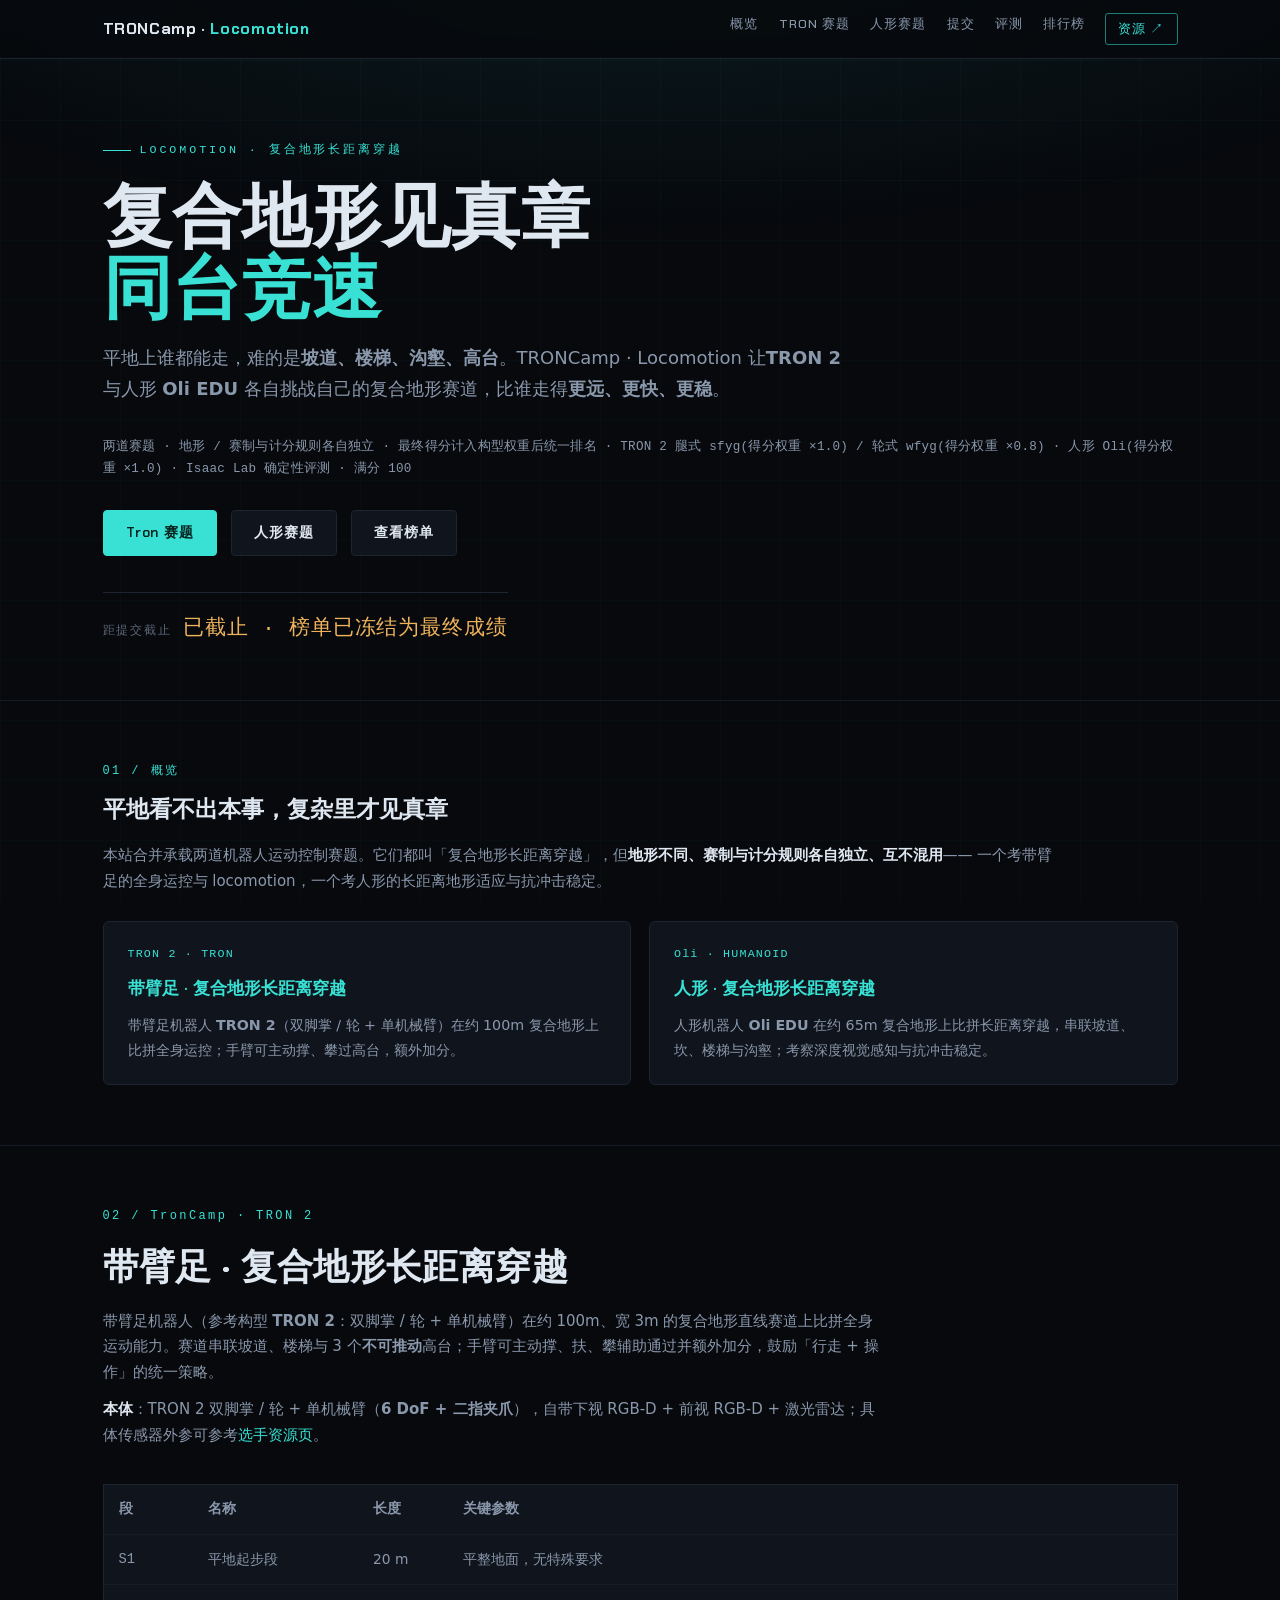
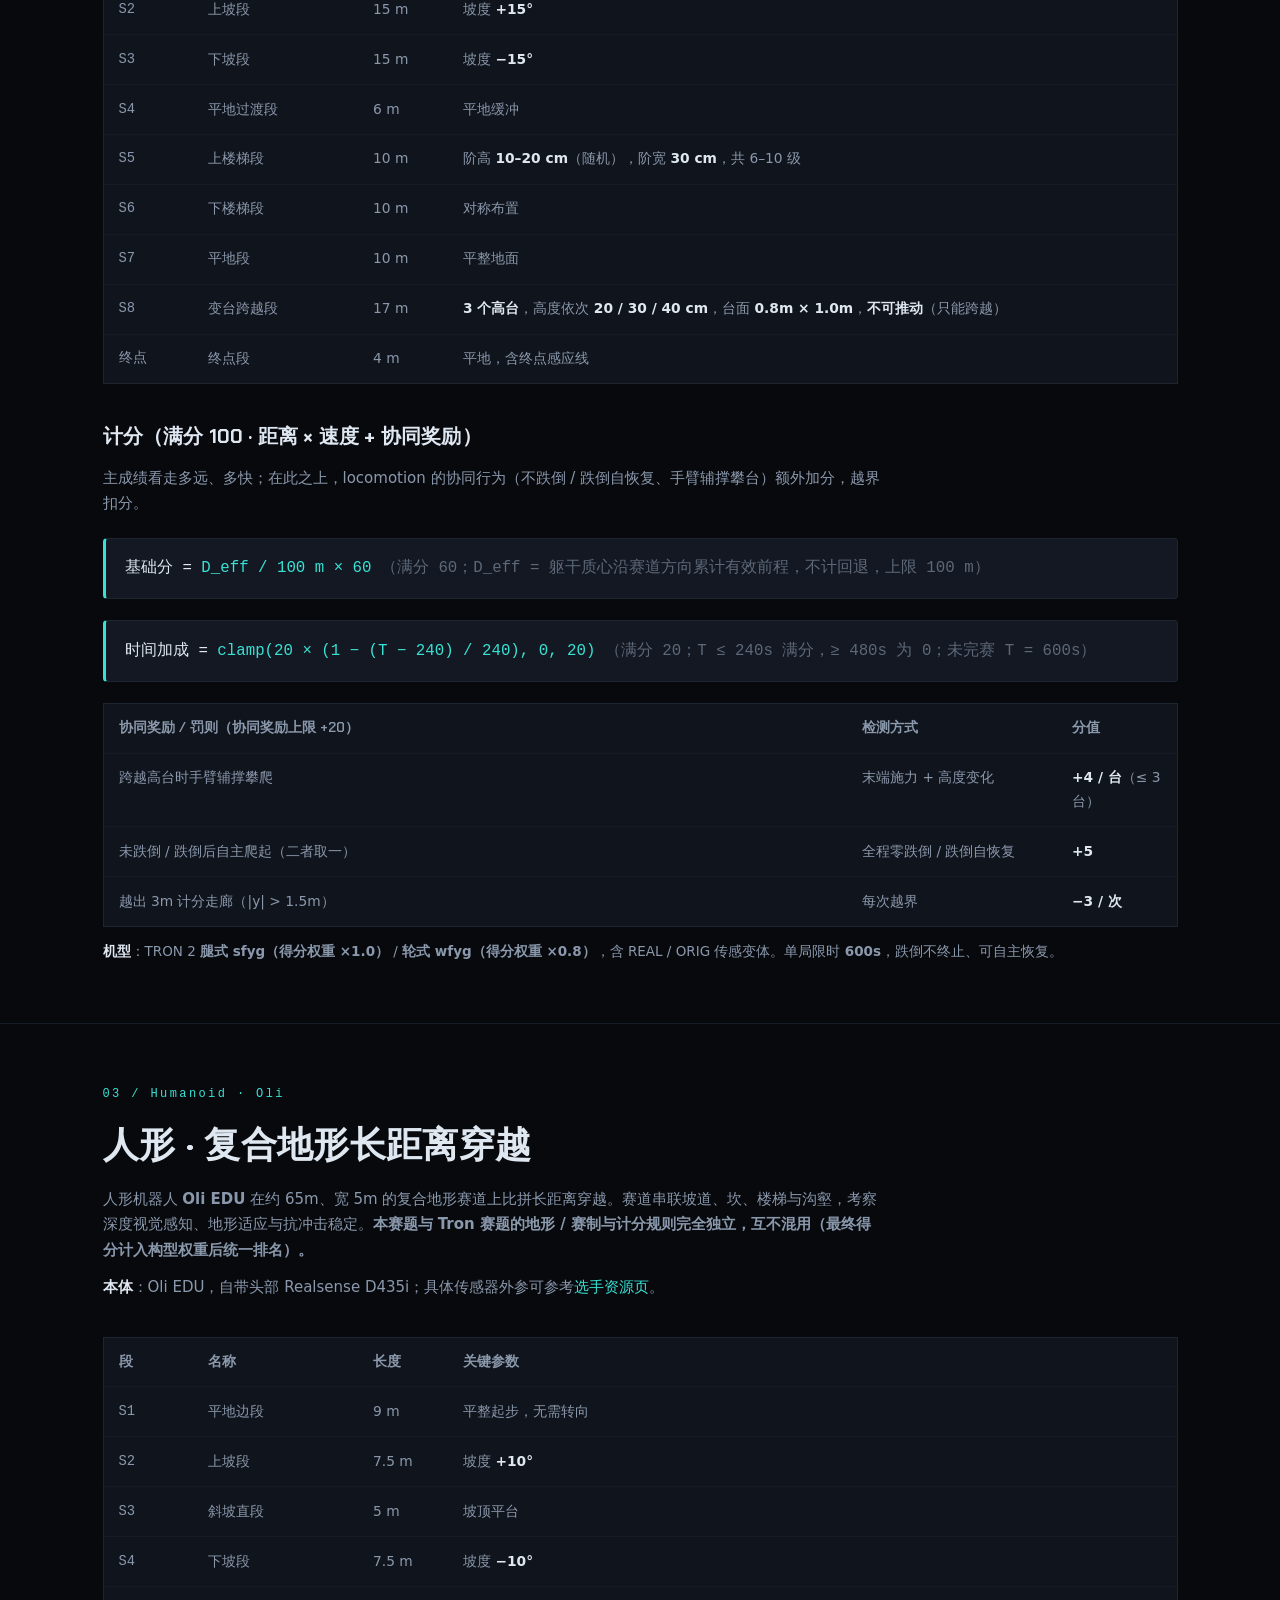
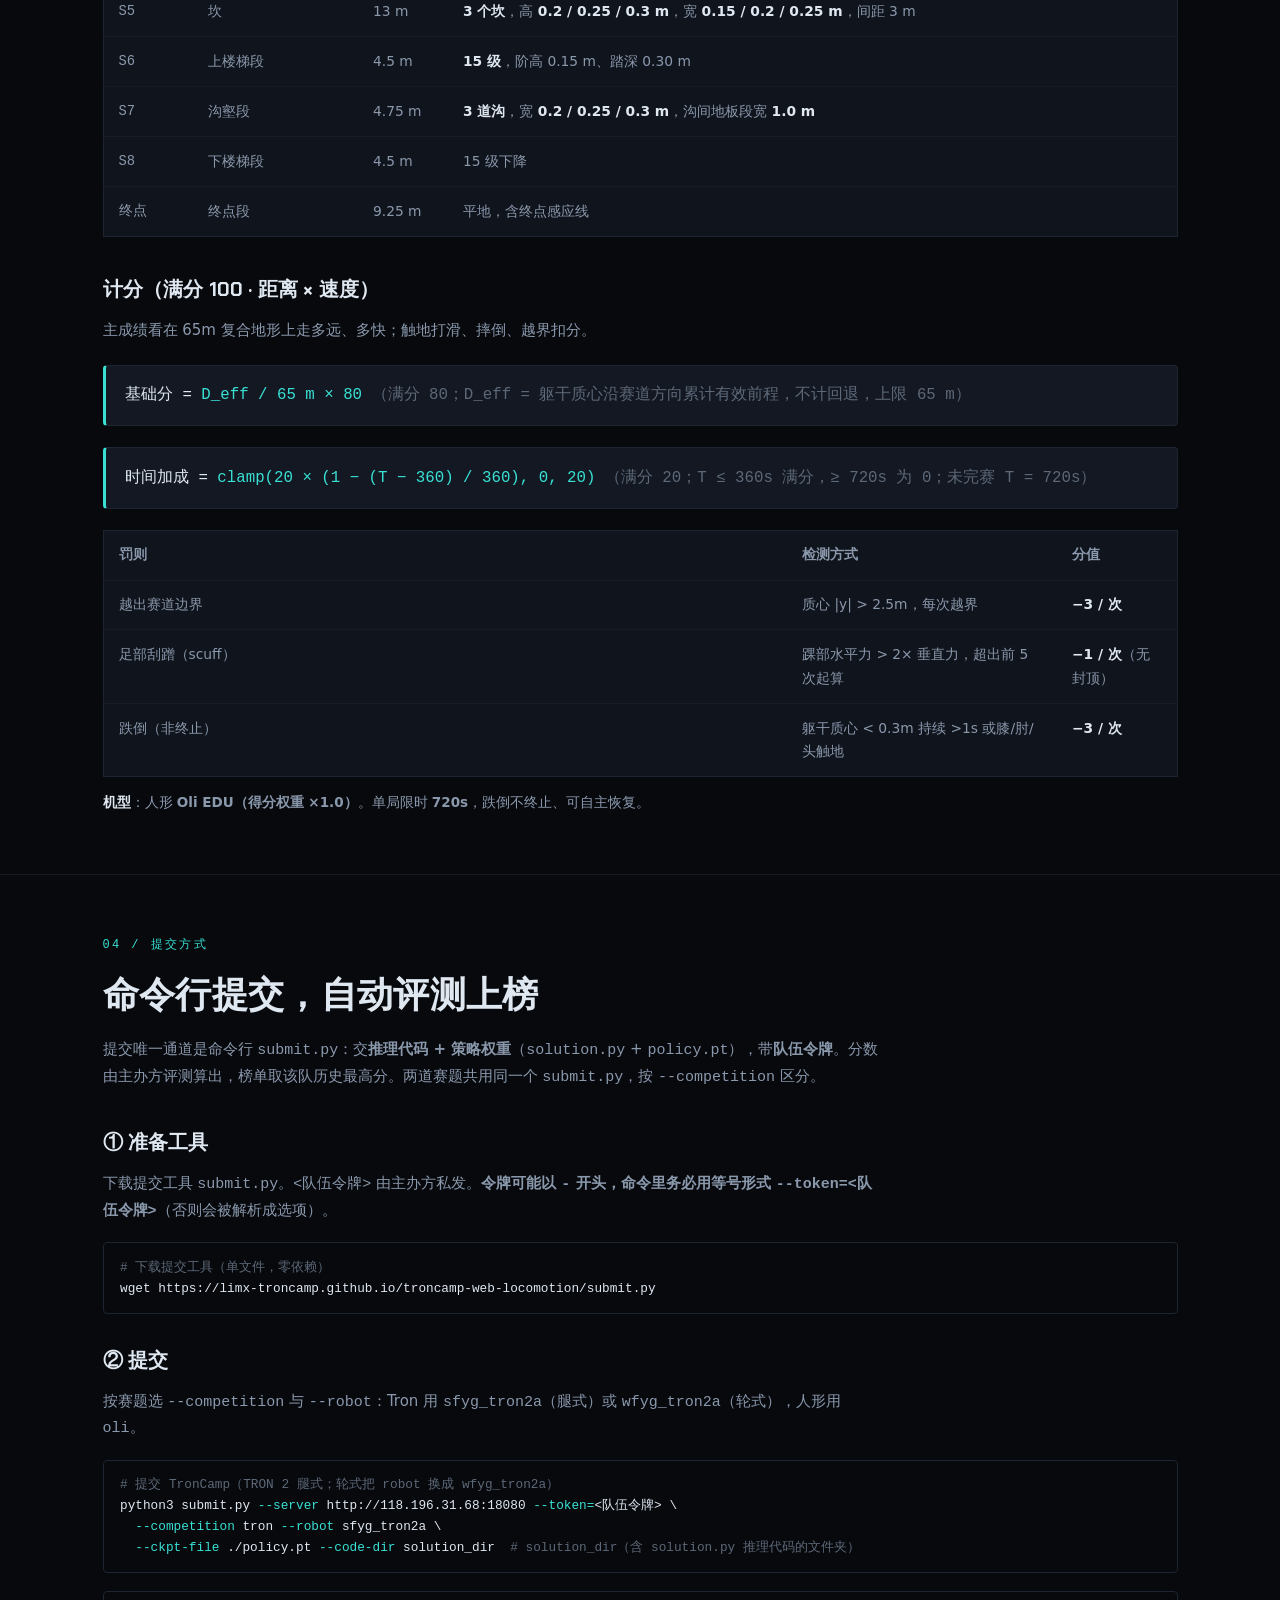
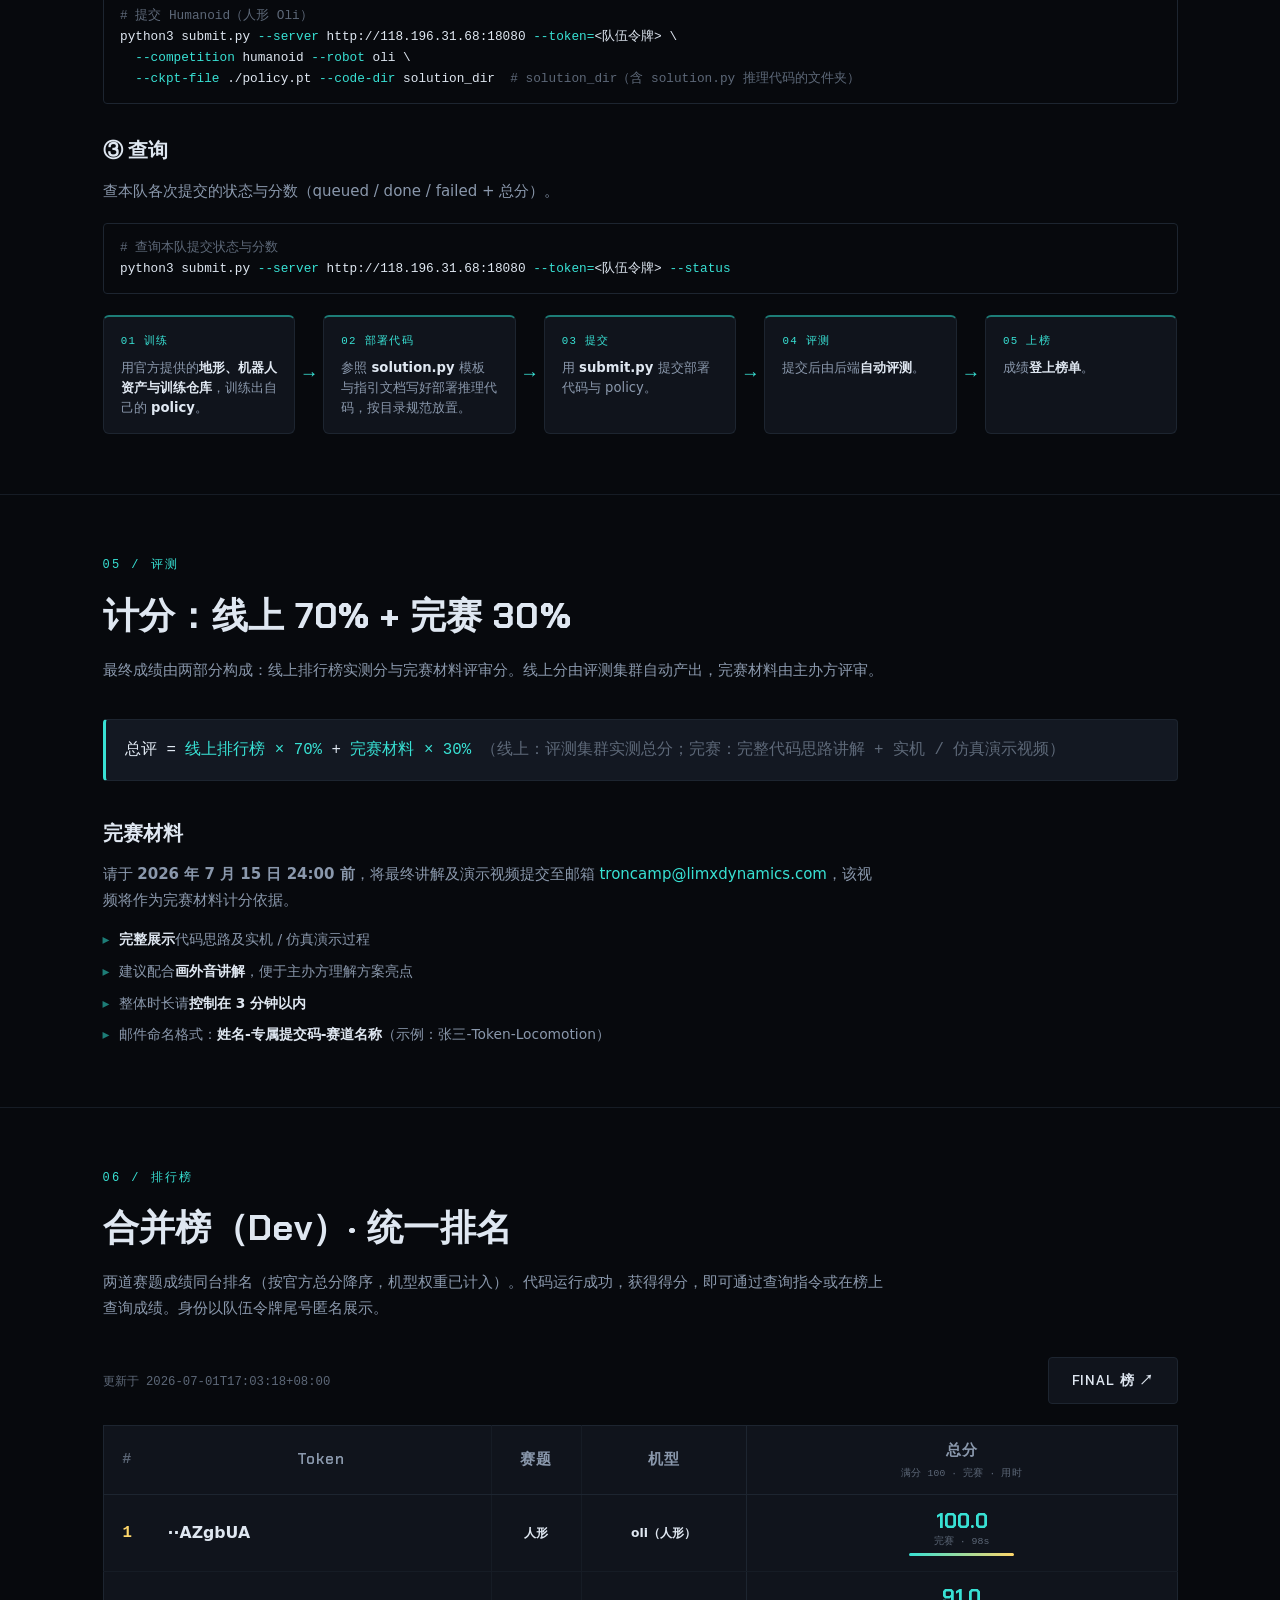
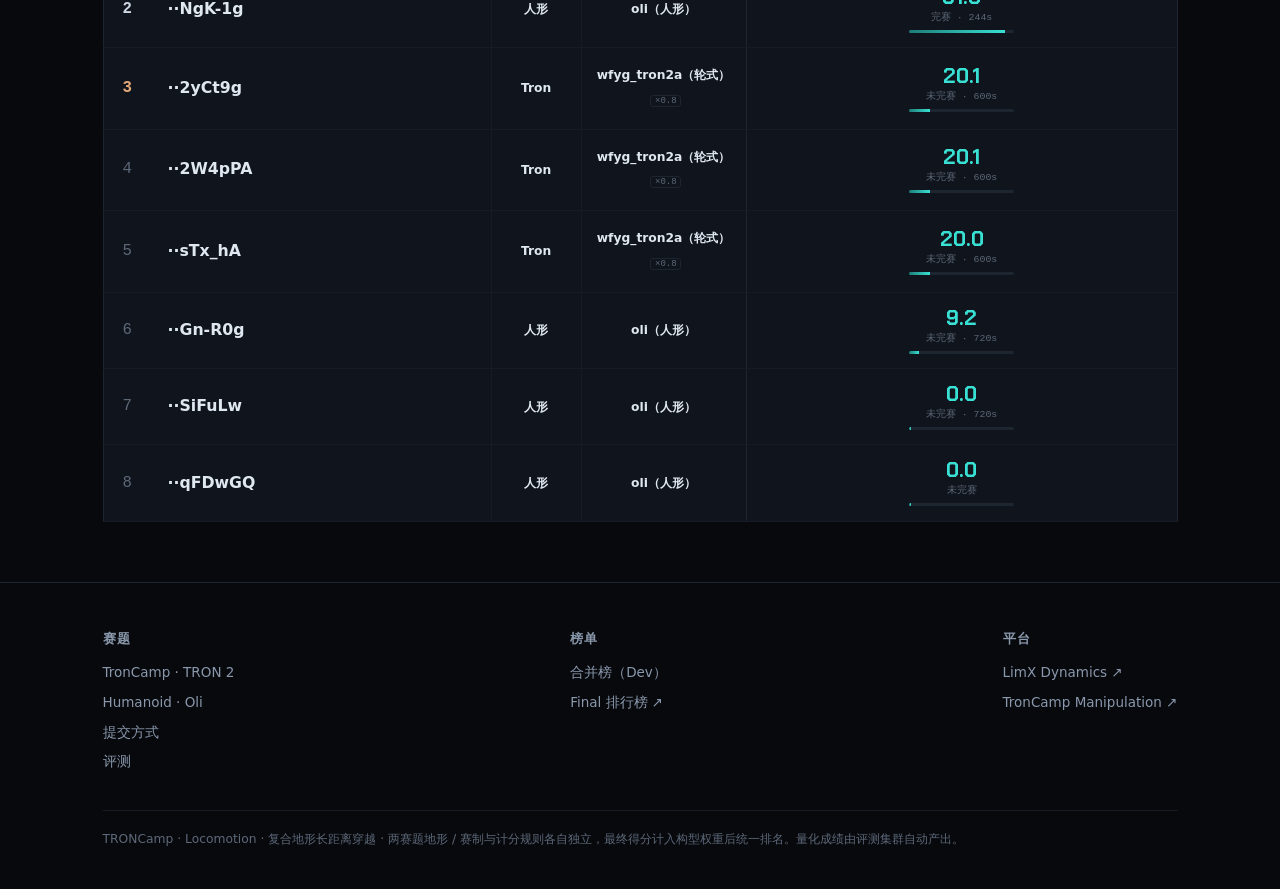
==== commit d7382be5: "deploy: 站点（含资源页）+ participant_kit 资源包 + 合并榜" ====
--- a/index.html
+++ b/index.html
@@ -3,8 +3,8 @@
 <head>
 <meta charset="utf-8">
 <meta name="viewport" content="width=device-width, initial-scale=1">
-<title>TronCamp Locomotion · 复合地形长距离穿越（双赛题合并榜）</title>
-<meta name="description" content="TronCamp Locomotion 合并榜：带臂足 TRON 2 与人形 Oli EDU 各自挑战自己的复合地形长距离穿越赛道，比谁走得更远、更快、更稳。Isaac Lab 确定性评测，满分 100，统一排名，自动上榜。">
+<title>TRONCamp · Locomotion · 复合地形长距离穿越（双赛题合并榜）</title>
+<meta name="description" content="TRONCamp · Locomotion 合并榜：带臂足 TRON 2 与人形 Oli EDU 各自挑战自己的复合地形长距离穿越赛道，比谁走得更远、更快、更稳。Isaac Lab 确定性评测，满分 100，统一排名，自动上榜。">
 <link rel="stylesheet" href="./style.css">
 <script src="./config.js"></script>
 <script src="./board.js" defer></script>
@@ -13,12 +13,13 @@
 
 <nav class="nav">
   <div class="wrap">
-    <span class="brand">TronCamp <span class="accent">Locomotion</span></span>
+    <span class="brand">TRONCamp · <span class="accent">Locomotion</span></span>
     <span class="nav-links">
       <a href="#overview">概览</a>
       <a href="#tron">Tron 赛题</a>
       <a href="#humanoid">人形赛题</a>
       <a href="#submit">提交</a>
+      <a href="#eval">评测</a>
       <a href="#board">排行榜</a>
       <a href="./resources.html" class="cta">资源 ↗</a>
     </span>
@@ -31,7 +32,7 @@
     <span class="tag">Locomotion · 复合地形长距离穿越</span>
     <h1>复合地形见真章<br><span class="accent">同台竞速</span></h1>
     <p class="lead">
-      平地上谁都能走，难的是<b>坡道、楼梯、沟壑、高台</b>。TronCamp Locomotion 让<b>TRON 2</b> 与人形 <b>Oli EDU</b>
+      平地上谁都能走，难的是<b>坡道、楼梯、沟壑、高台</b>。TRONCamp · Locomotion 让<b>TRON 2</b> 与人形 <b>Oli EDU</b>
       各自挑战自己的复合地形赛道，比谁走得<b>更远、更快、更稳</b>。
     </p>
     <p class="hero-meta">两道赛题 · 地形 / 赛制与计分规则各自独立 · 最终得分计入构型权重后统一排名 · TRON 2 腿式 sfyg(得分权重 ×1.0) / 轮式 wfyg(得分权重 ×0.8) · 人形 Oli(得分权重 ×1.0) · Isaac Lab 确定性评测 · 满分 100</p>
@@ -80,6 +81,7 @@
       <span class="sec-num">02 / TronCamp · TRON 2</span>
       <h2>带臂足 · 复合地形长距离穿越</h2>
       <p>带臂足机器人（参考构型 <b>TRON 2</b>：双脚掌 / 轮 + 单机械臂）在约 100m、宽 3m 的复合地形直线赛道上比拼全身运动能力。赛道串联坡道、楼梯与 3 个<b>不可推动</b>高台；手臂可主动撑、扶、攀辅助通过并额外加分，鼓励「行走 + 操作」的统一策略。</p>
+      <p><b style="color:var(--text)">本体</b>：TRON 2 双脚掌 / 轮 + 单机械臂（<b>6 DoF + 二指夹爪</b>），自带下视 RGB-D + 前视 RGB-D + 激光雷达；具体传感器外参可参考<a href="./resources.html">选手资源页</a>。</p>
     </div>
     <table class="dtable">
       <thead><tr><th style="width:6rem">段</th><th style="width:11rem">名称</th><th style="width:6rem">长度</th><th>关键参数</th></tr></thead>
@@ -127,6 +129,7 @@
       <span class="sec-num">03 / Humanoid · Oli</span>
       <h2>人形 · 复合地形长距离穿越</h2>
       <p>人形机器人 <b>Oli EDU</b> 在约 65m、宽 5m 的复合地形赛道上比拼长距离穿越。赛道串联坡道、坎、楼梯与沟壑，考察深度视觉感知、地形适应与抗冲击稳定。<b>本赛题与 Tron 赛题的地形 / 赛制与计分规则完全独立，互不混用（最终得分计入构型权重后统一排名）。</b></p>
+      <p><b style="color:var(--text)">本体</b>：Oli EDU，自带头部 Realsense D435i；具体传感器外参可参考<a href="./resources.html">选手资源页</a>。</p>
     </div>
     <table class="dtable">
       <thead><tr><th style="width:6rem">段</th><th style="width:11rem">名称</th><th style="width:6rem">长度</th><th>关键参数</th></tr></thead>
@@ -139,7 +142,7 @@
         <tr><td class="lvl">S6</td><td>上楼梯段</td><td>4.5 m</td><td><b>15 级</b>，阶高 0.15 m、踏深 0.30 m</td></tr>
         <tr><td class="lvl">S7</td><td>沟壑段</td><td>4.75 m</td><td><b>3 道沟</b>，宽 <b>0.2 / 0.25 / 0.3 m</b>，沟间地板段宽 <b>1.0 m</b></td></tr>
         <tr><td class="lvl">S8</td><td>下楼梯段</td><td>4.5 m</td><td>15 级下降</td></tr>
-        <tr><td class="lvl">终点</td><td>终点段</td><td>~9 m</td><td>平地，含终点感应线</td></tr>
+        <tr><td class="lvl">终点</td><td>终点段</td><td>9.25 m</td><td>平地，含终点感应线</td></tr>
       </tbody>
     </table>
 
@@ -203,20 +206,51 @@
     <div class="code"><span class="c"># 查询本队提交状态与分数</span>
 python3 submit.py <span class="a">--server</span> http://118.196.31.68:18080 <span class="a">--token=</span>&lt;队伍令牌&gt; <span class="a">--status</span></div>
 
-    <div class="steps">
-      <div class="step"><span class="sn"></span><div><h4>实现并训练</h4><p>实现 <code>solution.py</code>（请参考<a href="./resources.html">资源页的 solution.py 构建指南</a>），训练出 <code>policy.pt</code>。</p></div></div>
-      <div class="step"><span class="sn"></span><div><h4>提交</h4><p><code>submit.py</code> 上传代码 + 权重到评测服务器，服务器校验令牌并入队。</p></div></div>
-      <div class="step"><span class="sn"></span><div><h4>评测</h4><p>主办方评测自动跑一局并算分（机型权重计入官方分）。</p></div></div>
-      <div class="step"><span class="sn"></span><div><h4>上榜</h4><p>总分 commit 到合并榜 —— <b>Dev 榜实时、Final 截止冻结</b>。</p></div></div>
-    </div>
-  </div>
-</section>
-
-<!-- ───────── 05 排行榜 ───────── -->
+    <div class="flow">
+      <div class="flow-node"><span class="fn">01 训练</span><p>用官方提供的<b>地形、机器人资产与训练仓库</b>，训练出自己的 <b>policy</b>。</p></div>
+      <span class="flow-arrow">→</span>
+      <div class="flow-node"><span class="fn">02 部署代码</span><p>参照 <b>solution.py</b> 模板与指引文档写好部署推理代码，按目录规范放置。</p></div>
+      <span class="flow-arrow">→</span>
+      <div class="flow-node"><span class="fn">03 提交</span><p>用 <b>submit.py</b> 提交部署代码与 policy。</p></div>
+      <span class="flow-arrow">→</span>
+      <div class="flow-node"><span class="fn">04 评测</span><p>提交后由后端<b>自动评测</b>。</p></div>
+      <span class="flow-arrow">→</span>
+      <div class="flow-node"><span class="fn">05 上榜</span><p>成绩<b>登上榜单</b>。</p></div>
+    </div>
+  </div>
+</section>
+
+<!-- ───────── 05 评测 ───────── -->
+<section id="eval">
+  <div class="wrap">
+    <div class="sec-head">
+      <span class="sec-num">05 / 评测</span>
+      <h2>计分：线上 70% + 完赛 30%</h2>
+      <p>最终成绩由两部分构成：线上排行榜实测分与完赛材料评审分。线上分由评测集群自动产出，完赛材料由主办方评审。</p>
+    </div>
+    <div class="formula">
+      总评 = <span class="accent">线上排行榜 × 70%</span> + <span class="accent">完赛材料 × 30%</span>
+      <span class="dim">  （线上：评测集群实测总分；完赛：完整代码思路讲解 + 实机 / 仿真演示视频）</span>
+    </div>
+
+    <div class="sec-head" style="margin-top:2.4rem;margin-bottom:1rem">
+      <h2 style="font-size:1.3rem">完赛材料</h2>
+      <p>请于 <b>2026 年 7 月 15 日 24:00 前</b>，将最终讲解及演示视频提交至邮箱 <a href="mailto:troncamp@limxdynamics.com">troncamp@limxdynamics.com</a>，该视频将作为完赛材料计分依据。</p>
+    </div>
+    <ul class="reqs">
+      <li><b>完整展示</b>代码思路及实机 / 仿真演示过程</li>
+      <li>建议配合<b>画外音讲解</b>，便于主办方理解方案亮点</li>
+      <li>整体时长请<b>控制在 3 分钟以内</b></li>
+      <li>邮件命名格式：<b>姓名-专属提交码-赛道名称</b>（示例：张三-Token-Locomotion）</li>
+    </ul>
+  </div>
+</section>
+
+<!-- ───────── 06 排行榜 ───────── -->
 <section id="board">
   <div class="wrap">
     <div class="sec-head">
-      <span class="sec-num">05 / 排行榜</span>
+      <span class="sec-num">06 / 排行榜</span>
       <h2>合并榜（Dev）· 统一排名</h2>
       <p>两道赛题成绩同台排名（按官方总分降序，机型权重已计入）。代码运行成功，获得得分，即可通过查询指令或在榜上查询成绩。身份以队伍令牌尾号匿名展示。</p>
     </div>
@@ -249,6 +283,7 @@
         <a href="#tron">TronCamp · TRON 2</a>
         <a href="#humanoid">Humanoid · Oli</a>
         <a href="#submit">提交方式</a>
+        <a href="#eval">评测</a>
       </div>
       <div class="foot-col">
         <h5>榜单</h5>
@@ -261,7 +296,7 @@
         <a href="https://limx-troncamp.github.io/troncamp-web-mani/" target="_blank" rel="noopener">TronCamp Manipulation ↗</a>
       </div>
     </div>
-    <p class="foot-note">TronCamp Locomotion · 复合地形长距离穿越 · 两赛题地形 / 赛制与计分规则各自独立，最终得分计入构型权重后统一排名。量化成绩由评测集群自动产出。</p>
+    <p class="foot-note">TRONCamp · Locomotion · 复合地形长距离穿越 · 两赛题地形 / 赛制与计分规则各自独立，最终得分计入构型权重后统一排名。量化成绩由评测集群自动产出。</p>
   </div>
 </footer>
 
--- a/style.css
+++ b/style.css
@@ -217,6 +217,31 @@
 .step .sn::before { content: counter(step, decimal-leading-zero); }
 .step h4 { font-family: var(--display); font-weight: 600; font-size: 1rem; margin-bottom: 0.3rem; }
 .step p { color: var(--muted); font-size: 0.9rem; }
+
+/* 提交流程图（横向节点 + 箭头，窄屏转竖排） */
+.flow { display: flex; flex-wrap: wrap; align-items: stretch; gap: 0.55rem; margin-top: 1.4rem; }
+.flow-node {
+  flex: 1 1 165px; min-width: 150px;
+  background: var(--panel); border: 1px solid var(--line);
+  border-top: 2px solid var(--accent-dim); border-radius: 6px;
+  padding: 1.05rem 1.15rem;
+}
+.flow-node .fn {
+  display: block; font-family: var(--mono); font-size: 0.72rem;
+  color: var(--accent); letter-spacing: 0.12em; margin-bottom: 0.5rem;
+}
+.flow-node p { color: var(--muted); font-size: 0.88rem; line-height: 1.5; }
+.flow-node b { color: var(--text); }
+.flow-arrow {
+  display: flex; align-items: center; align-self: center;
+  color: var(--accent); font-family: var(--mono); font-size: 1.25rem; font-weight: 600;
+}
+
+/* 评测：完赛材料要点列表 */
+.reqs { list-style: none; display: flex; flex-direction: column; gap: 0.55rem; margin-top: 0.6rem; }
+.reqs li { position: relative; padding-left: 1.1rem; color: var(--muted); font-size: 0.92rem; }
+.reqs li::before { content: '▸'; position: absolute; left: 0; color: var(--accent-dim); }
+.reqs li b { color: var(--text); }
 
 /* 提交代码块 */
 .code {
@@ -332,4 +357,6 @@
   .nav-links { gap: 0.9rem; }
   .nav-links a:not(.cta) { display: none; }
   table.board { font-size: 0.9rem; }
-}
+  .flow { flex-direction: column; }
+  .flow-arrow { transform: rotate(90deg); align-self: flex-start; margin-left: 1.3rem; }
+}
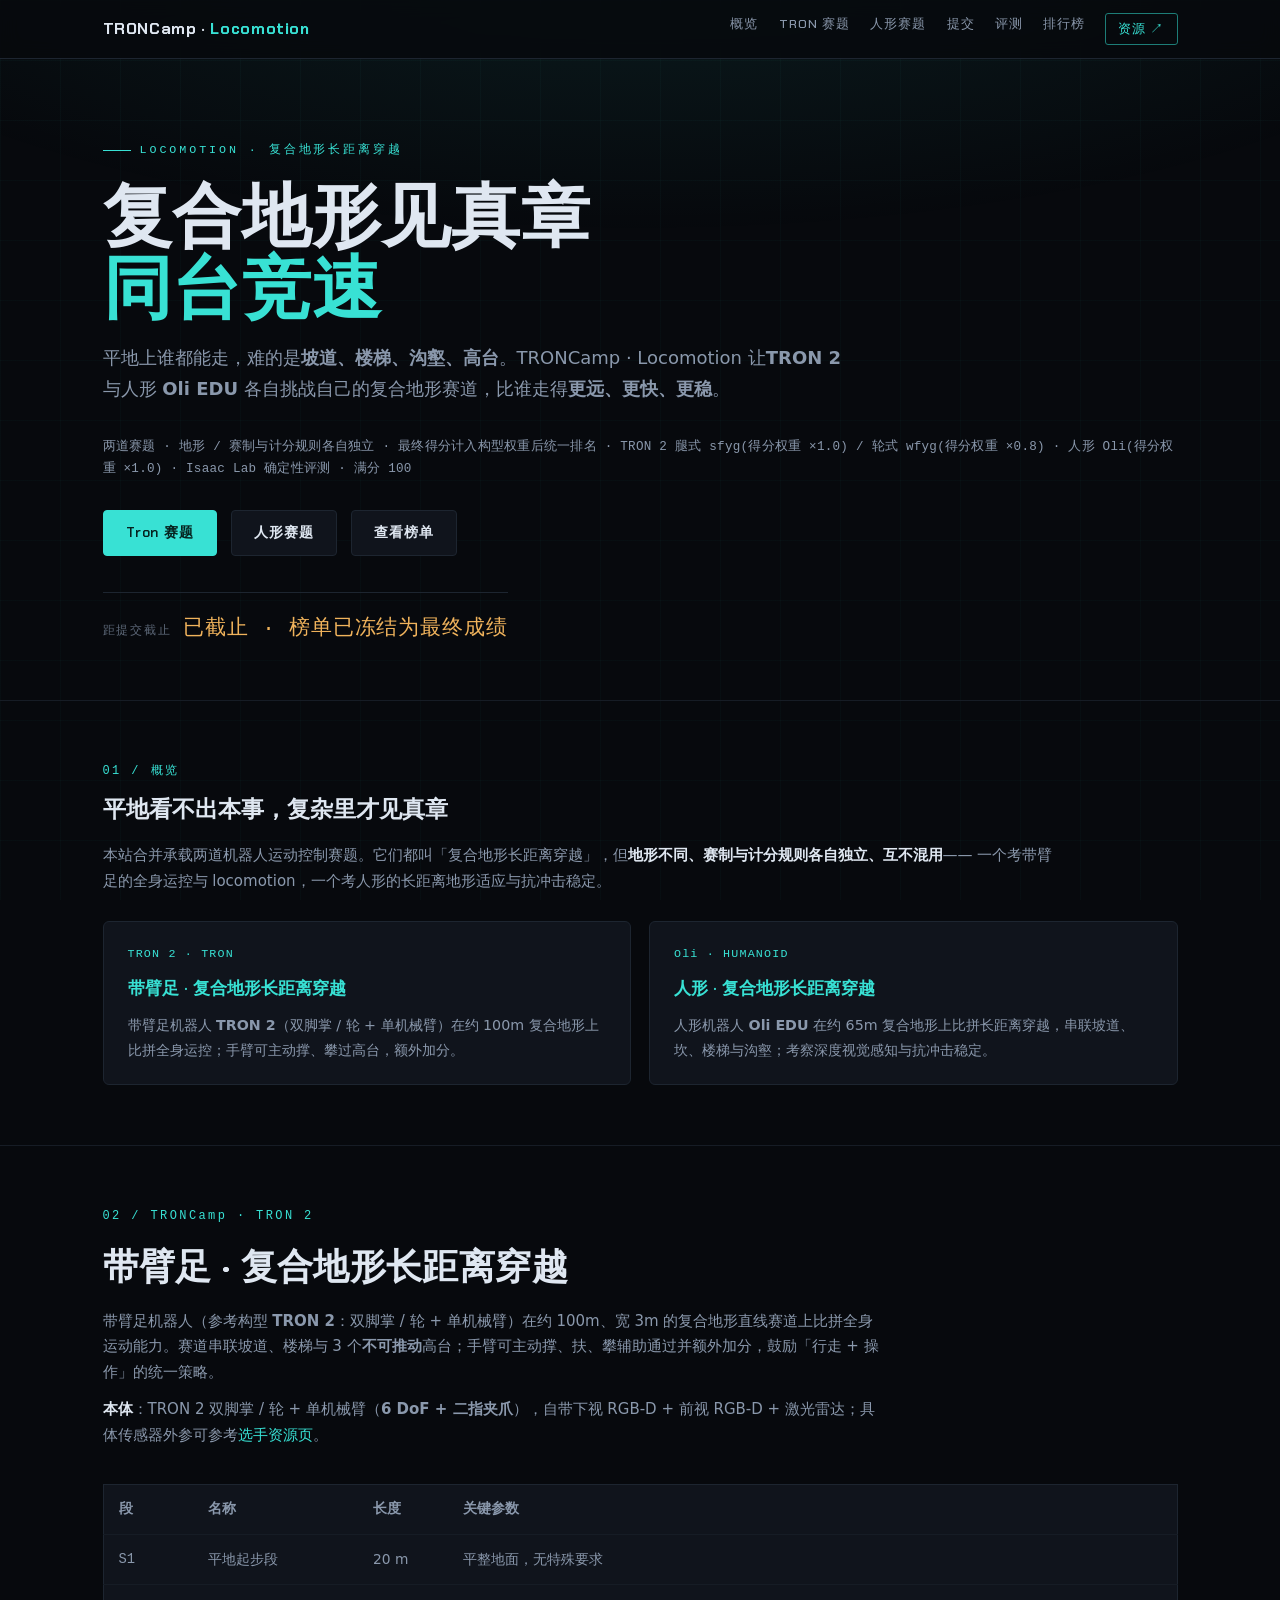
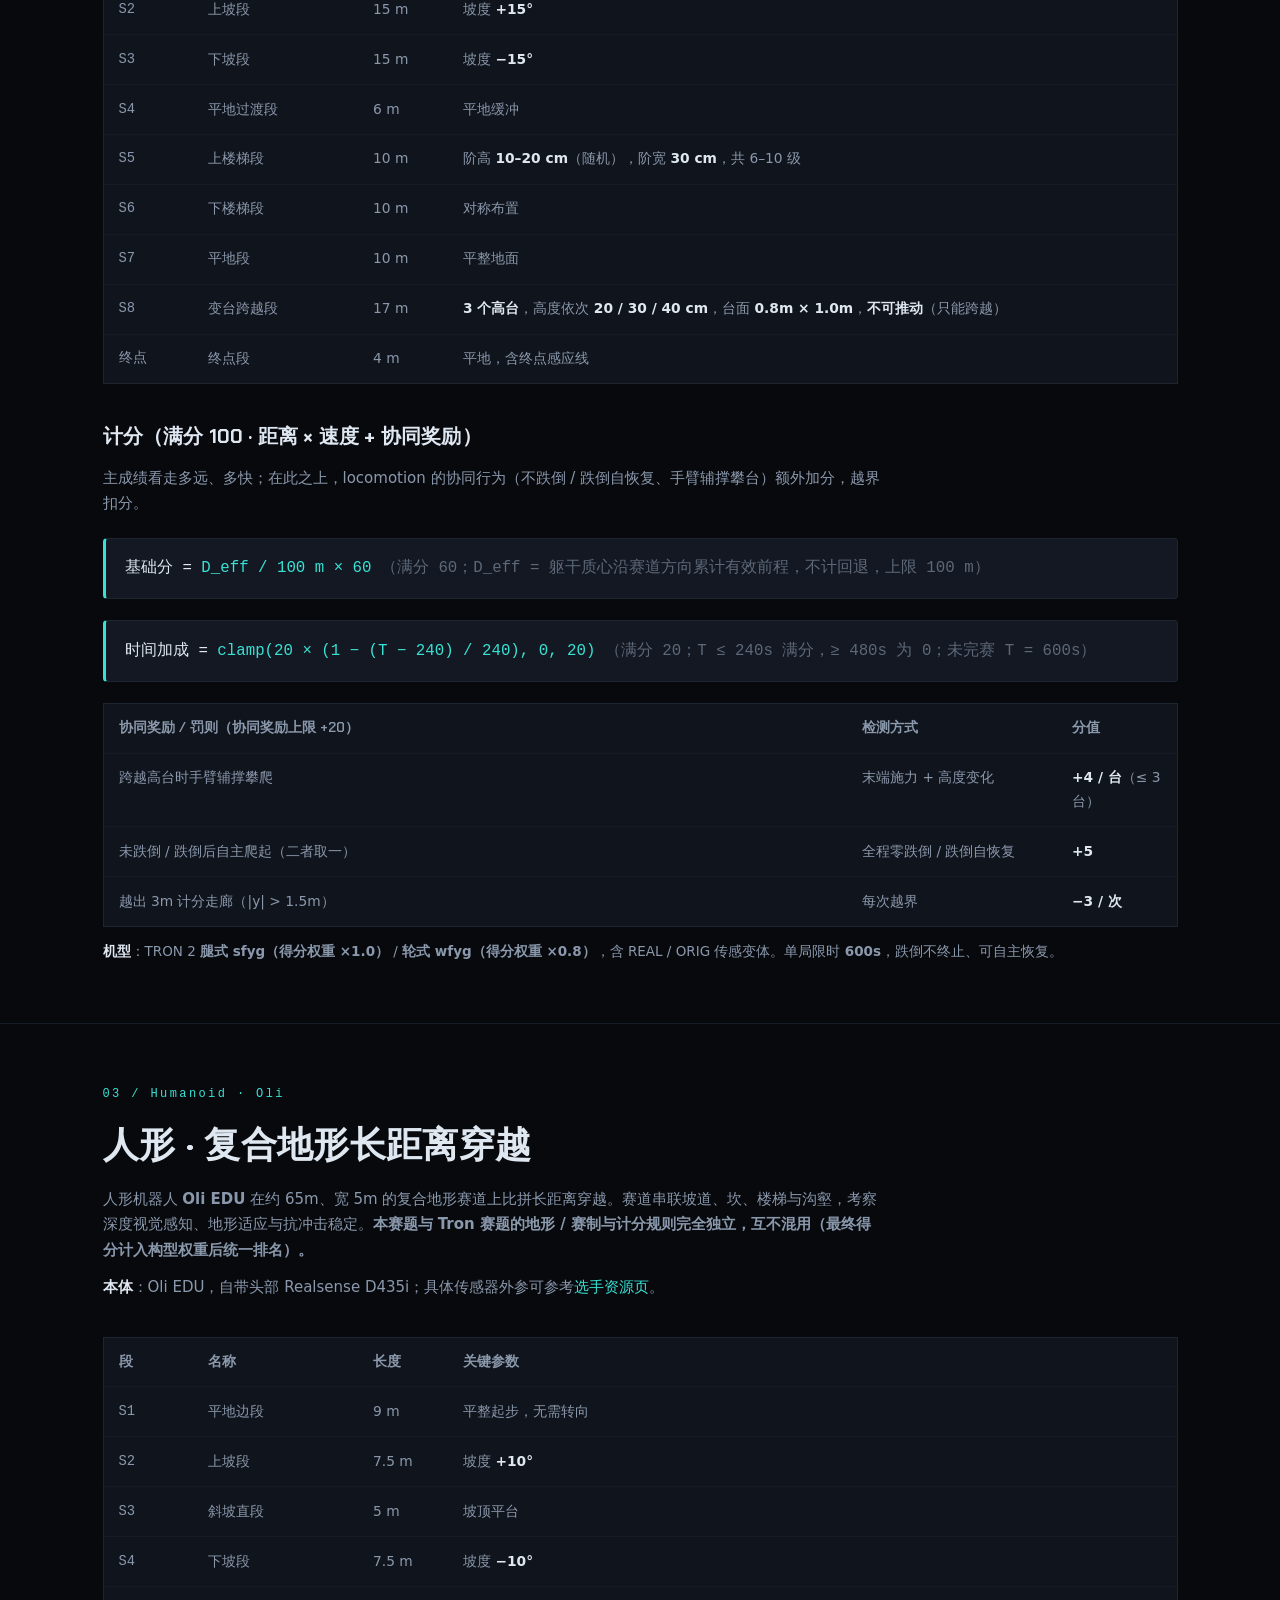
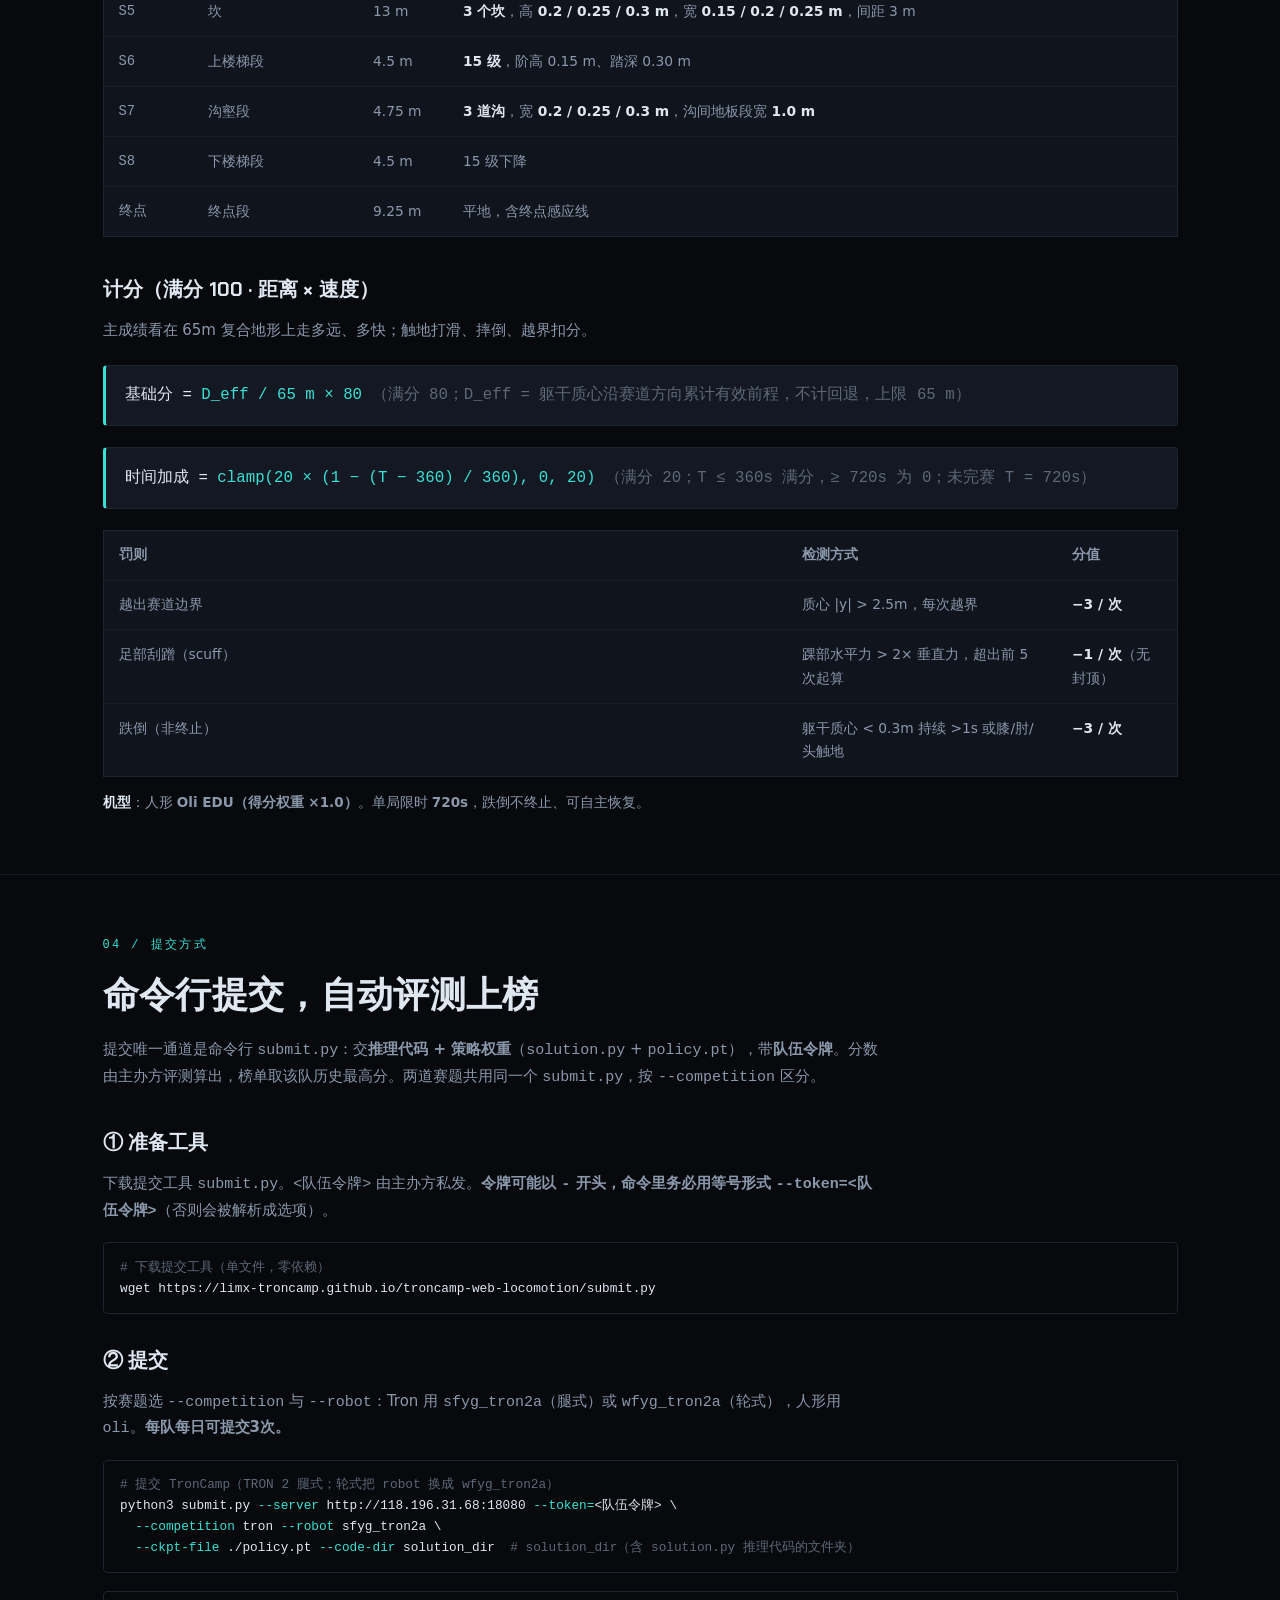
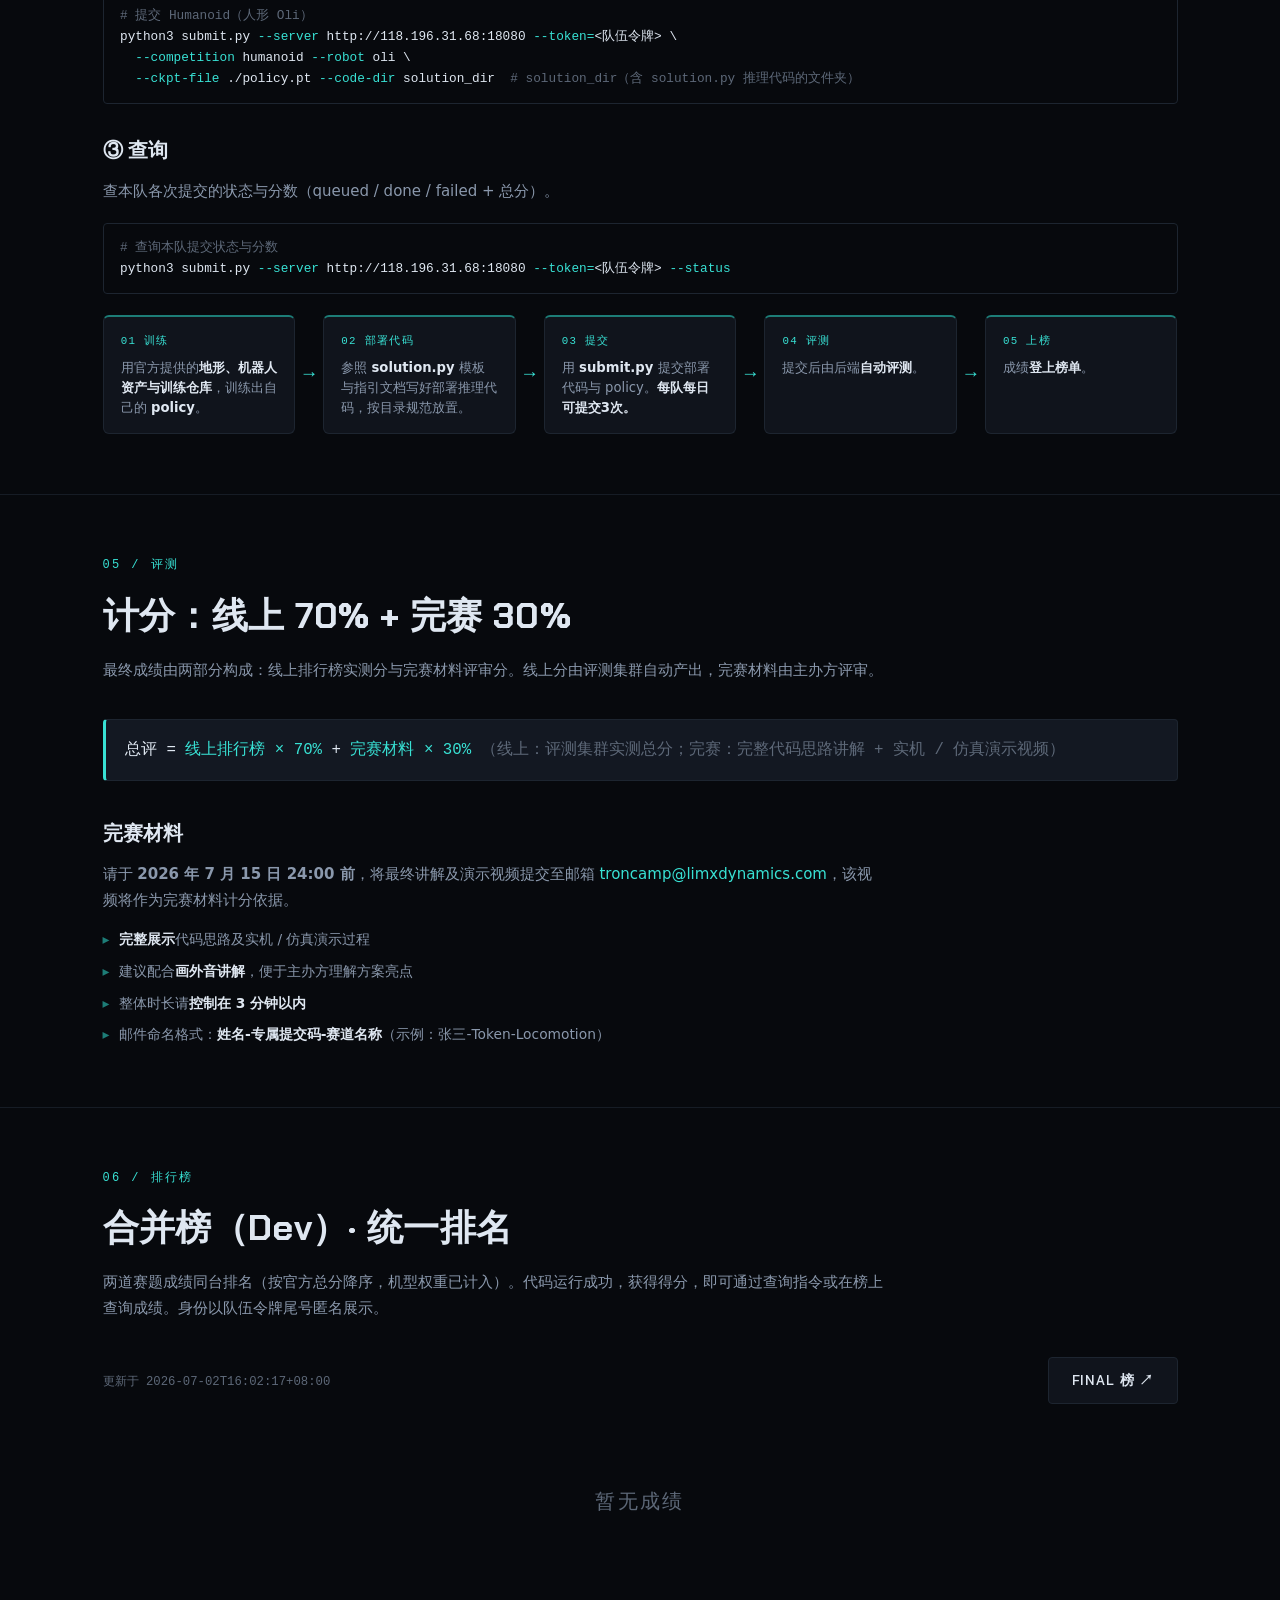
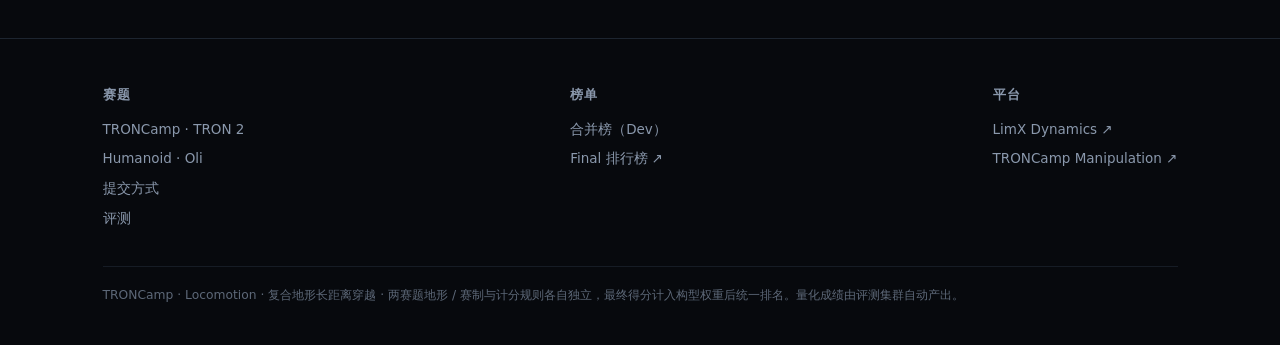
==== commit fca34fdb: "docs(web): 提交方式增每日3次限制说明；品牌统一 TronCamp→TRONCamp Co-Authored-By: Claude Fable 5 <noreply@anthropic.co" ====
--- a/index.html
+++ b/index.html
@@ -78,7 +78,7 @@
 <section id="tron">
   <div class="wrap">
     <div class="sec-head">
-      <span class="sec-num">02 / TronCamp · TRON 2</span>
+      <span class="sec-num">02 / TRONCamp · TRON 2</span>
       <h2>带臂足 · 复合地形长距离穿越</h2>
       <p>带臂足机器人（参考构型 <b>TRON 2</b>：双脚掌 / 轮 + 单机械臂）在约 100m、宽 3m 的复合地形直线赛道上比拼全身运动能力。赛道串联坡道、楼梯与 3 个<b>不可推动</b>高台；手臂可主动撑、扶、攀辅助通过并额外加分，鼓励「行走 + 操作」的统一策略。</p>
       <p><b style="color:var(--text)">本体</b>：TRON 2 双脚掌 / 轮 + 单机械臂（<b>6 DoF + 二指夹爪</b>），自带下视 RGB-D + 前视 RGB-D + 激光雷达；具体传感器外参可参考<a href="./resources.html">选手资源页</a>。</p>
@@ -188,7 +188,7 @@
 
     <div class="sec-head" style="margin-top:2rem;margin-bottom:0.8rem">
       <h2 style="font-size:1.3rem">② 提交</h2>
-      <p>按赛题选 <code>--competition</code> 与 <code>--robot</code>：Tron 用 <code>sfyg_tron2a</code>（腿式）或 <code>wfyg_tron2a</code>（轮式），人形用 <code>oli</code>。</p>
+      <p>按赛题选 <code>--competition</code> 与 <code>--robot</code>：Tron 用 <code>sfyg_tron2a</code>（腿式）或 <code>wfyg_tron2a</code>（轮式），人形用 <code>oli</code>。<b>每队每日可提交3次。</b></p>
     </div>
     <div class="code"><span class="c"># 提交 TronCamp（TRON 2 腿式；轮式把 robot 换成 wfyg_tron2a）</span>
 python3 submit.py <span class="a">--server</span> http://118.196.31.68:18080 <span class="a">--token=</span>&lt;队伍令牌&gt; \
@@ -211,7 +211,7 @@
       <span class="flow-arrow">→</span>
       <div class="flow-node"><span class="fn">02 部署代码</span><p>参照 <b>solution.py</b> 模板与指引文档写好部署推理代码，按目录规范放置。</p></div>
       <span class="flow-arrow">→</span>
-      <div class="flow-node"><span class="fn">03 提交</span><p>用 <b>submit.py</b> 提交部署代码与 policy。</p></div>
+      <div class="flow-node"><span class="fn">03 提交</span><p>用 <b>submit.py</b> 提交部署代码与 policy。<b>每队每日可提交3次。</b></p></div>
       <span class="flow-arrow">→</span>
       <div class="flow-node"><span class="fn">04 评测</span><p>提交后由后端<b>自动评测</b>。</p></div>
       <span class="flow-arrow">→</span>
@@ -280,7 +280,7 @@
     <div class="foot-grid">
       <div class="foot-col">
         <h5>赛题</h5>
-        <a href="#tron">TronCamp · TRON 2</a>
+        <a href="#tron">TRONCamp · TRON 2</a>
         <a href="#humanoid">Humanoid · Oli</a>
         <a href="#submit">提交方式</a>
         <a href="#eval">评测</a>
@@ -293,7 +293,7 @@
       <div class="foot-col">
         <h5>平台</h5>
         <a href="https://github.com/limxdynamics" target="_blank" rel="noopener">LimX Dynamics ↗</a>
-        <a href="https://limx-troncamp.github.io/troncamp-web-mani/" target="_blank" rel="noopener">TronCamp Manipulation ↗</a>
+        <a href="https://limx-troncamp.github.io/troncamp-web-mani/" target="_blank" rel="noopener">TRONCamp Manipulation ↗</a>
       </div>
     </div>
     <p class="foot-note">TRONCamp · Locomotion · 复合地形长距离穿越 · 两赛题地形 / 赛制与计分规则各自独立，最终得分计入构型权重后统一排名。量化成绩由评测集群自动产出。</p>
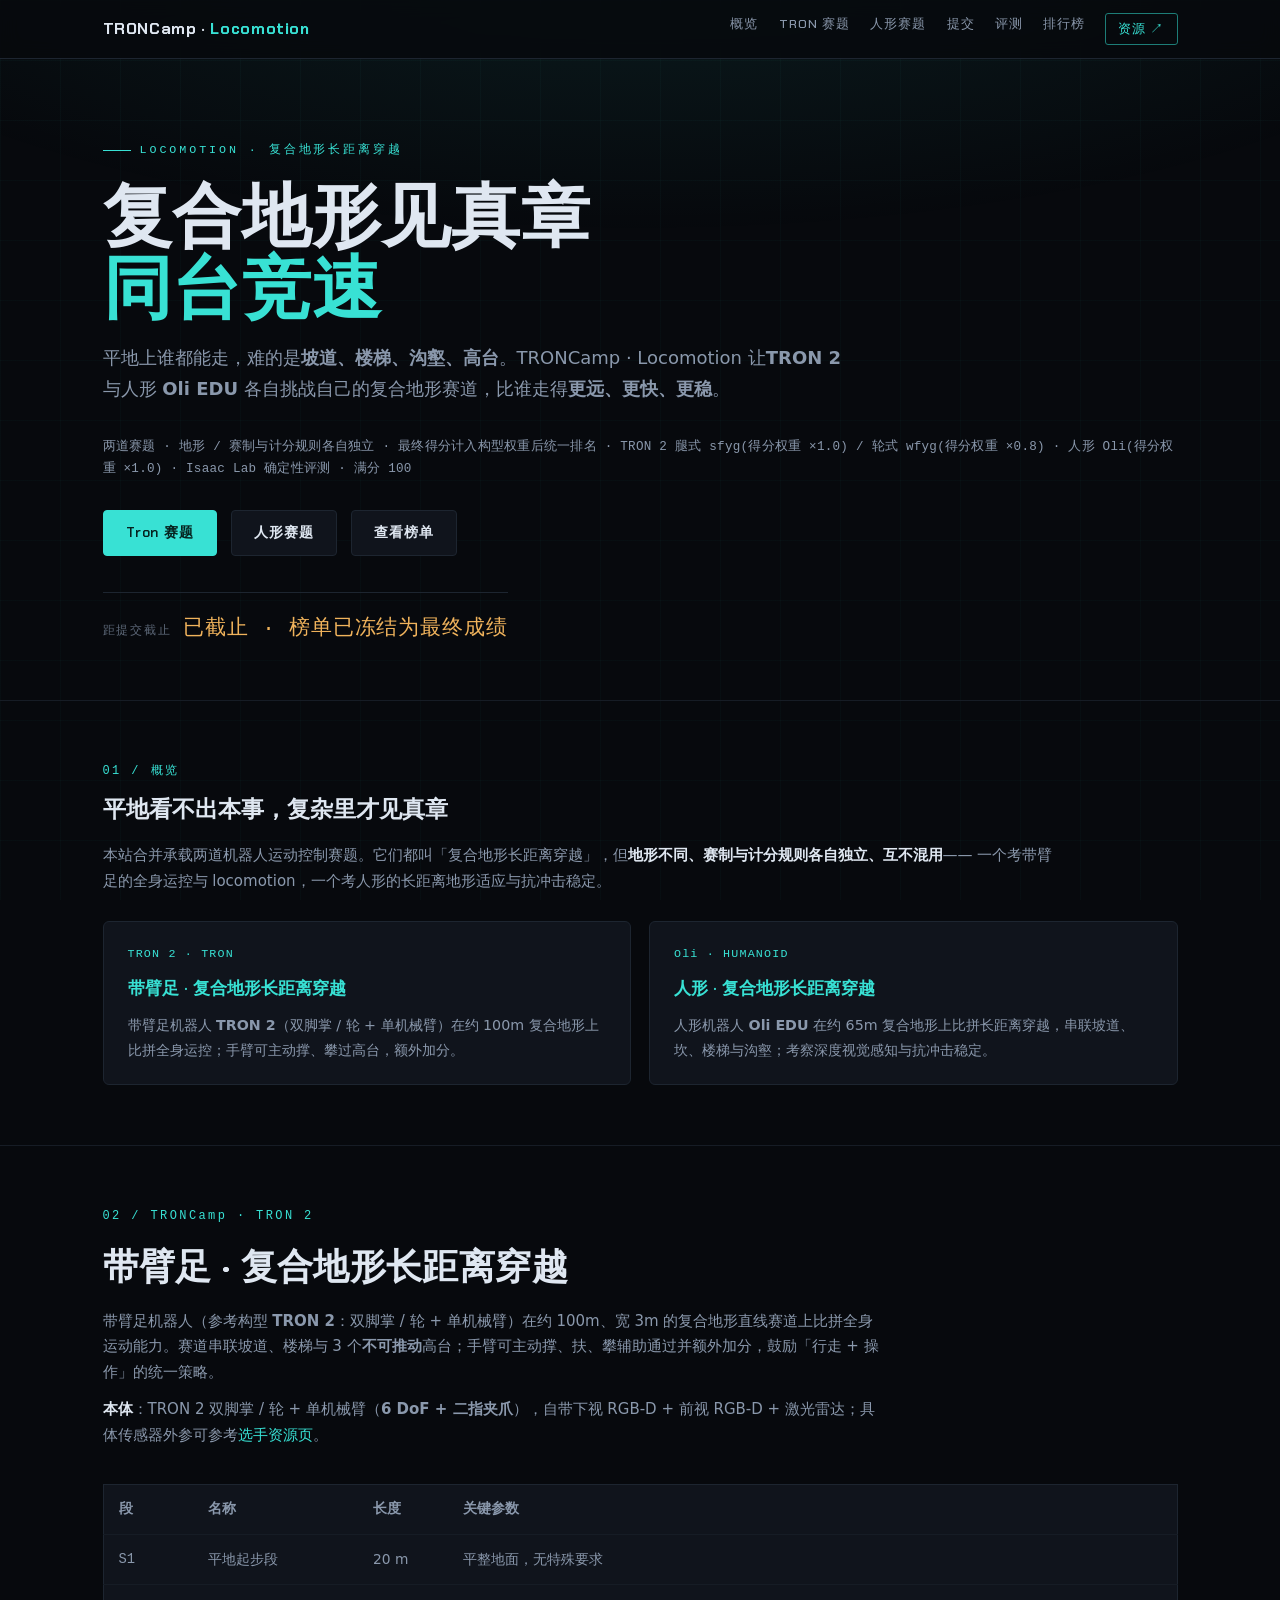
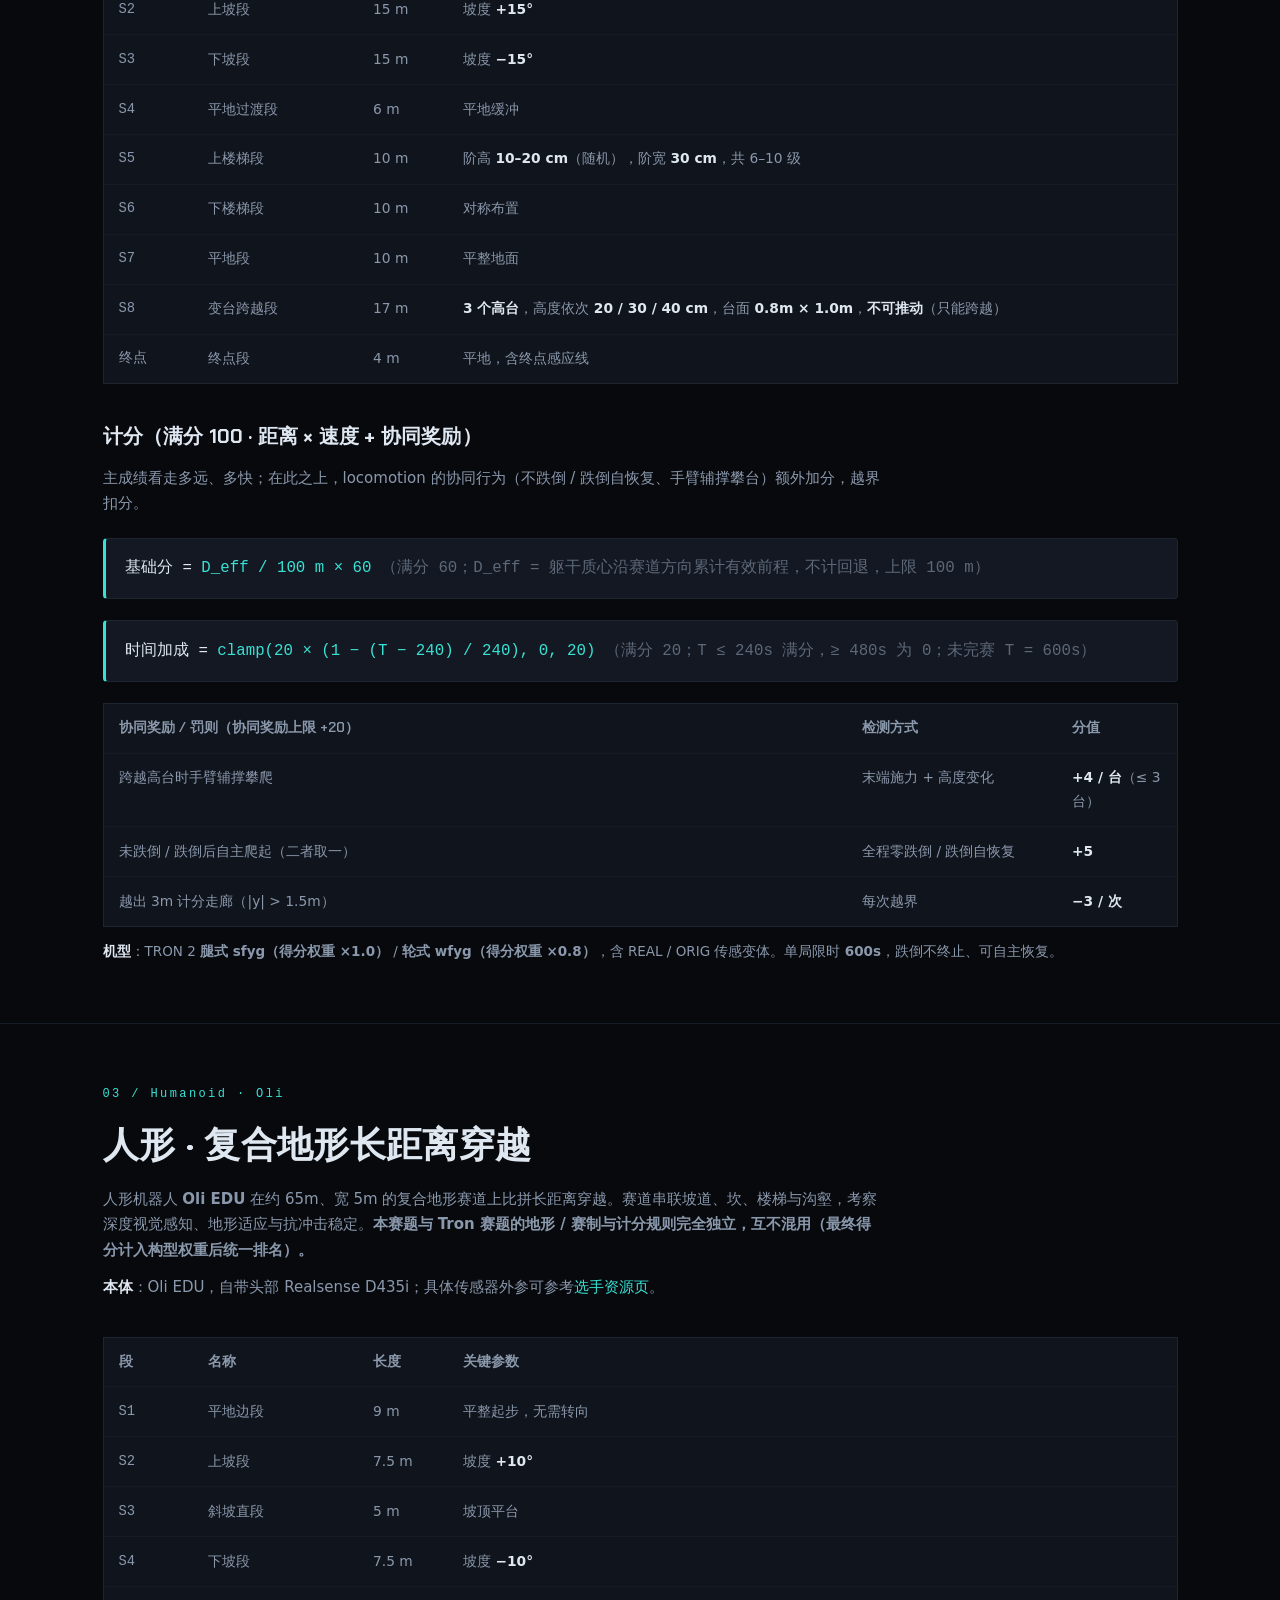
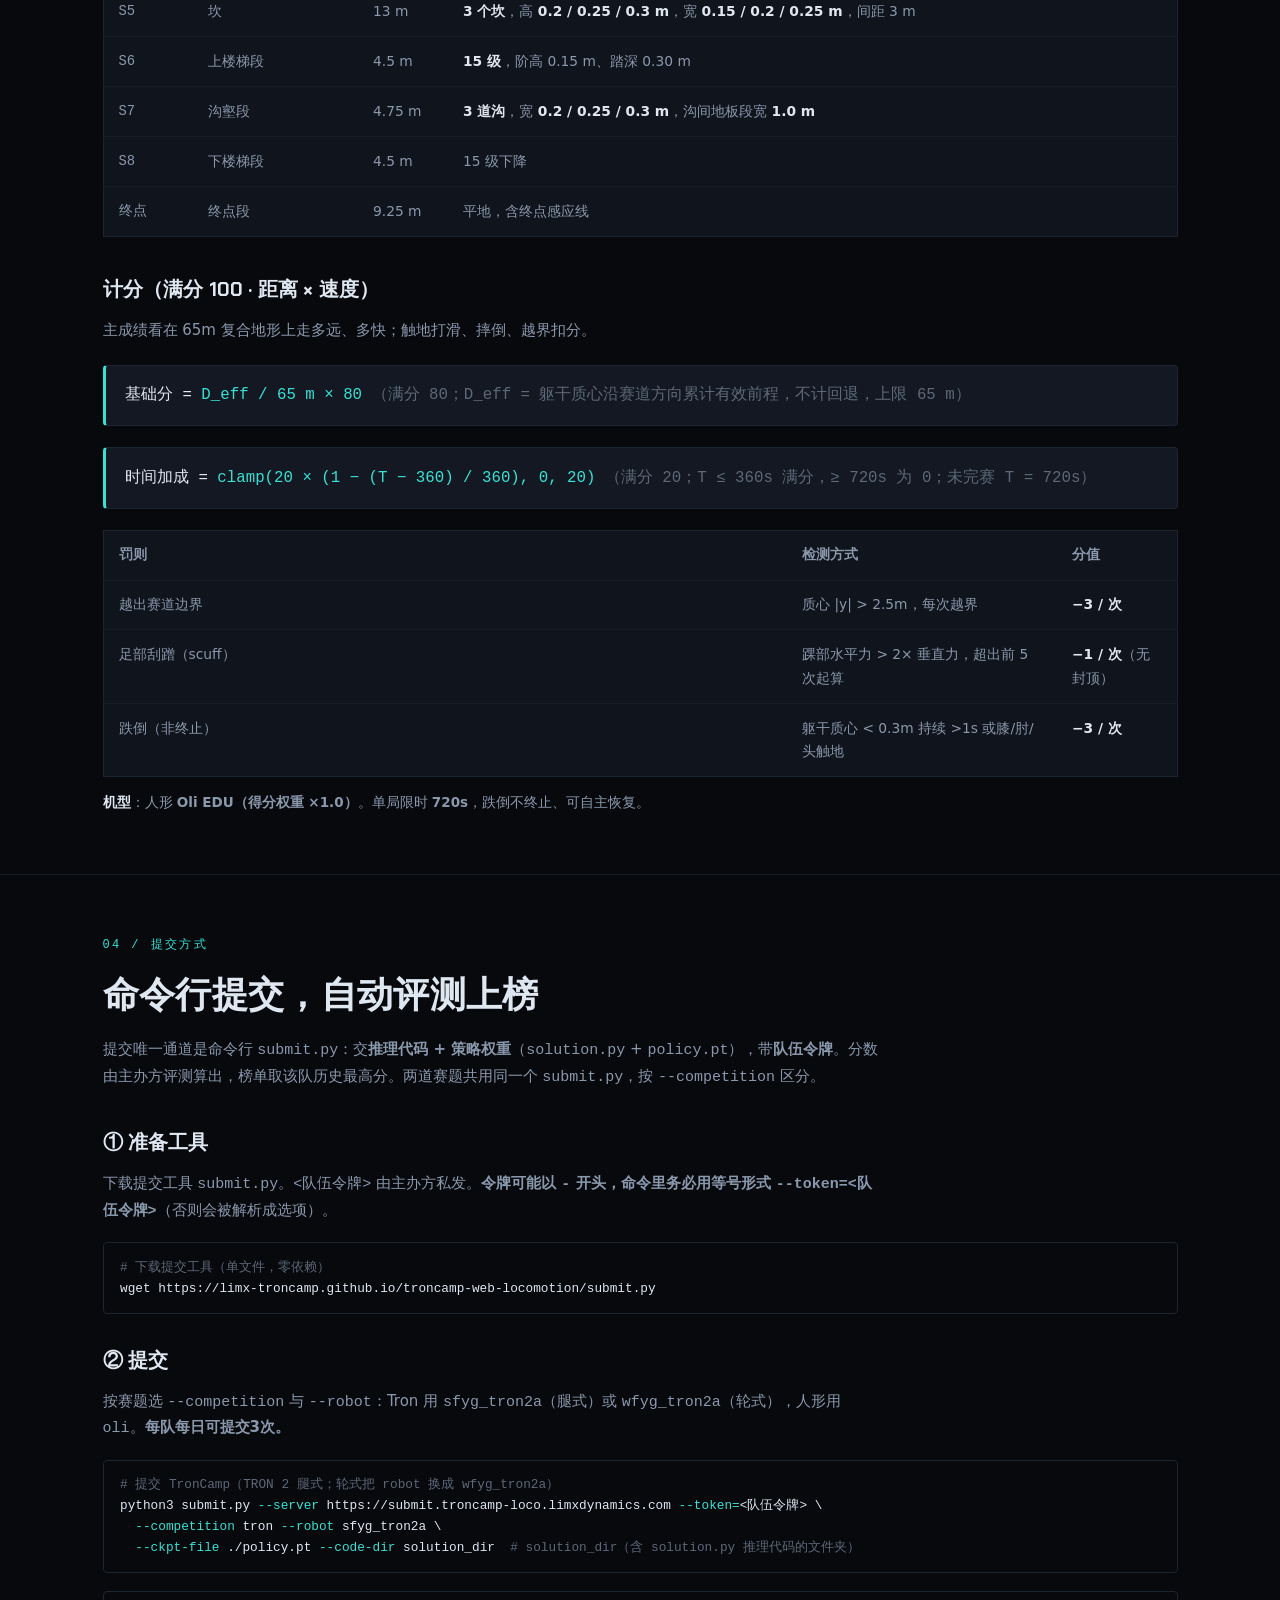
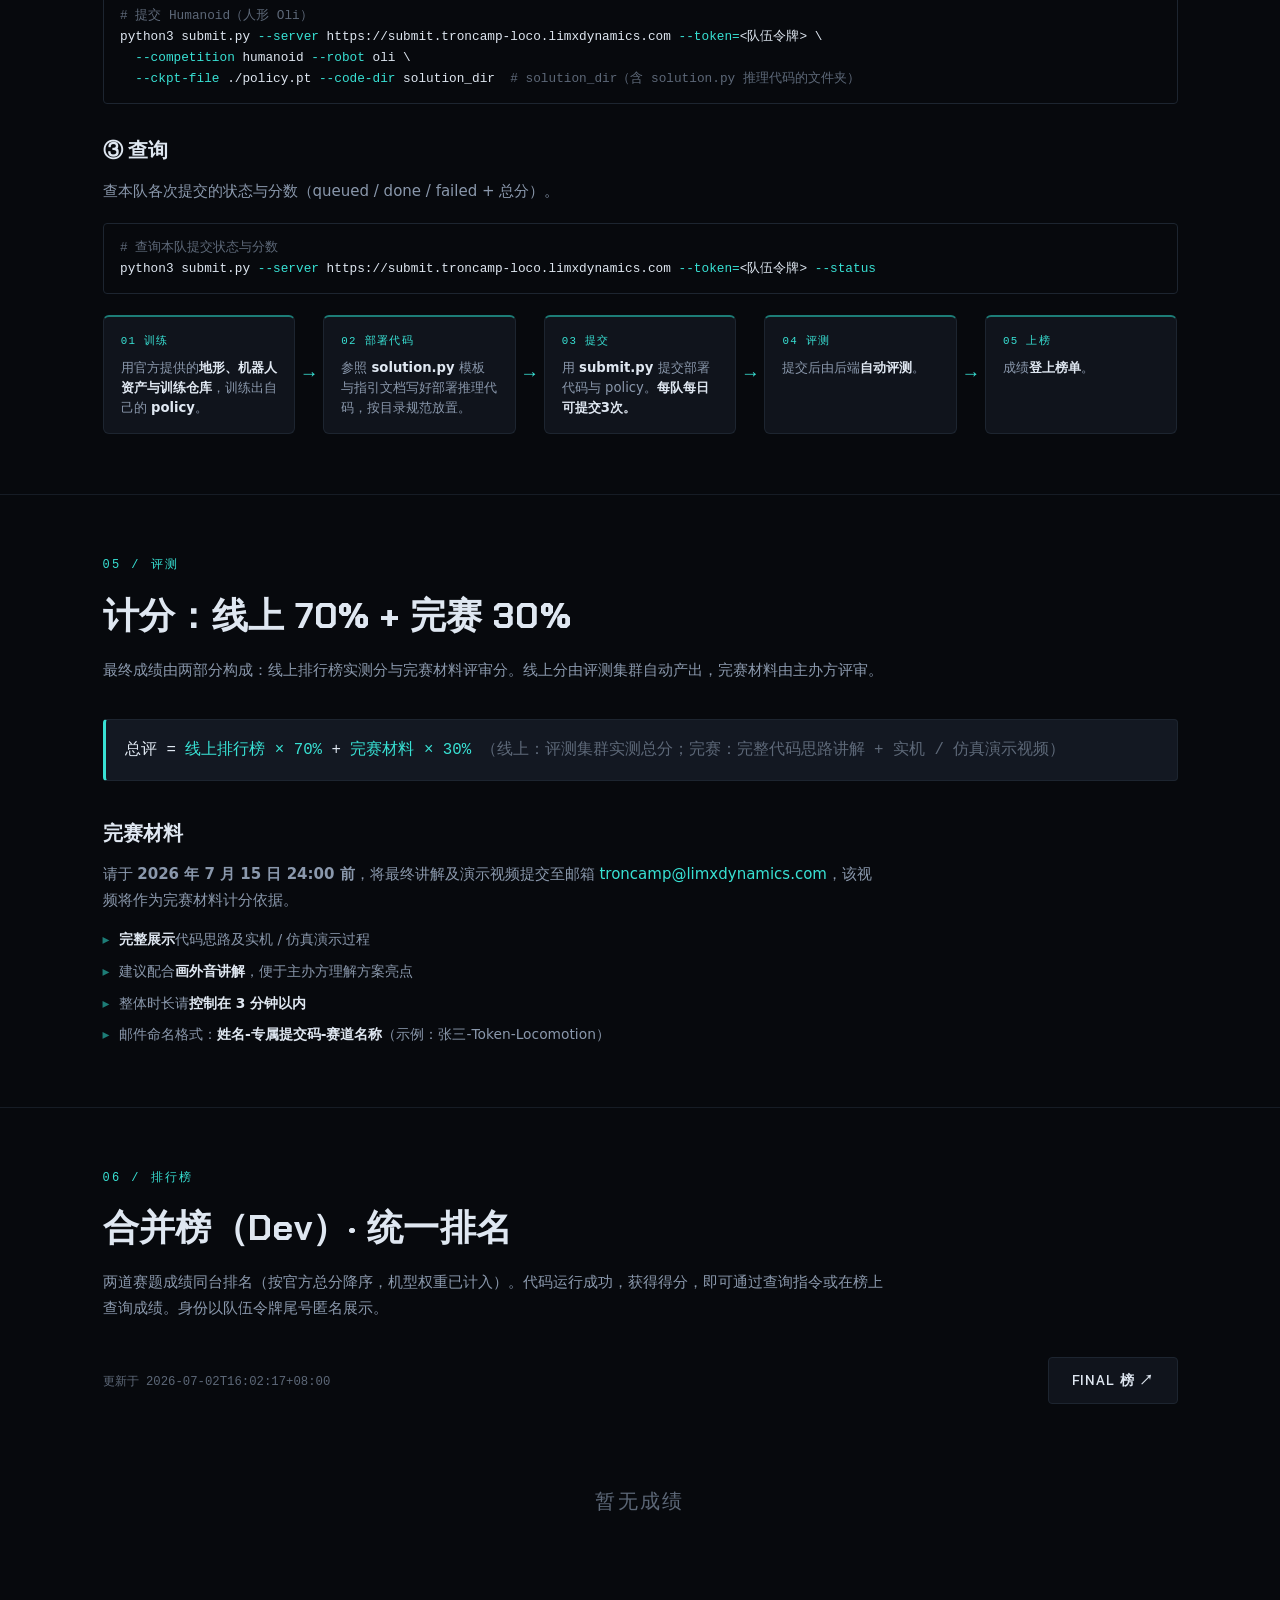
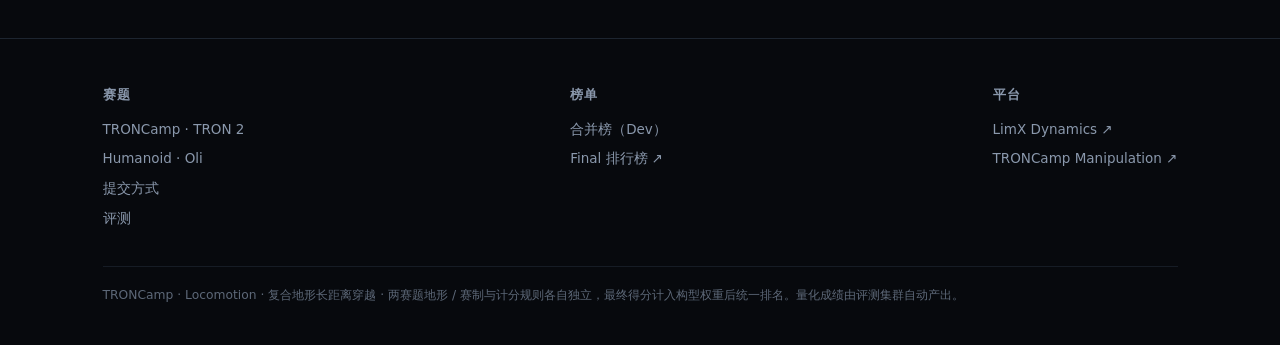
==== commit a991ec19: "切换提交入口至 HTTPS 域名 submit.troncamp-loco.limxdynamics.com - index.html / solution_build_guide.md: 6 处提交" ====
--- a/index.html
+++ b/index.html
@@ -191,11 +191,11 @@
       <p>按赛题选 <code>--competition</code> 与 <code>--robot</code>：Tron 用 <code>sfyg_tron2a</code>（腿式）或 <code>wfyg_tron2a</code>（轮式），人形用 <code>oli</code>。<b>每队每日可提交3次。</b></p>
     </div>
     <div class="code"><span class="c"># 提交 TronCamp（TRON 2 腿式；轮式把 robot 换成 wfyg_tron2a）</span>
-python3 submit.py <span class="a">--server</span> http://118.196.31.68:18080 <span class="a">--token=</span>&lt;队伍令牌&gt; \
+python3 submit.py <span class="a">--server</span> https://submit.troncamp-loco.limxdynamics.com <span class="a">--token=</span>&lt;队伍令牌&gt; \
   <span class="a">--competition</span> tron <span class="a">--robot</span> sfyg_tron2a \
   <span class="a">--ckpt-file</span> ./policy.pt <span class="a">--code-dir</span> solution_dir  <span class="c"># solution_dir（含 solution.py 推理代码的文件夹）</span></div>
     <div class="code"><span class="c"># 提交 Humanoid（人形 Oli）</span>
-python3 submit.py <span class="a">--server</span> http://118.196.31.68:18080 <span class="a">--token=</span>&lt;队伍令牌&gt; \
+python3 submit.py <span class="a">--server</span> https://submit.troncamp-loco.limxdynamics.com <span class="a">--token=</span>&lt;队伍令牌&gt; \
   <span class="a">--competition</span> humanoid <span class="a">--robot</span> oli \
   <span class="a">--ckpt-file</span> ./policy.pt <span class="a">--code-dir</span> solution_dir  <span class="c"># solution_dir（含 solution.py 推理代码的文件夹）</span></div>
 
@@ -204,7 +204,7 @@
       <p>查本队各次提交的状态与分数（queued / done / failed + 总分）。</p>
     </div>
     <div class="code"><span class="c"># 查询本队提交状态与分数</span>
-python3 submit.py <span class="a">--server</span> http://118.196.31.68:18080 <span class="a">--token=</span>&lt;队伍令牌&gt; <span class="a">--status</span></div>
+python3 submit.py <span class="a">--server</span> https://submit.troncamp-loco.limxdynamics.com <span class="a">--token=</span>&lt;队伍令牌&gt; <span class="a">--status</span></div>
 
     <div class="flow">
       <div class="flow-node"><span class="fn">01 训练</span><p>用官方提供的<b>地形、机器人资产与训练仓库</b>，训练出自己的 <b>policy</b>。</p></div>
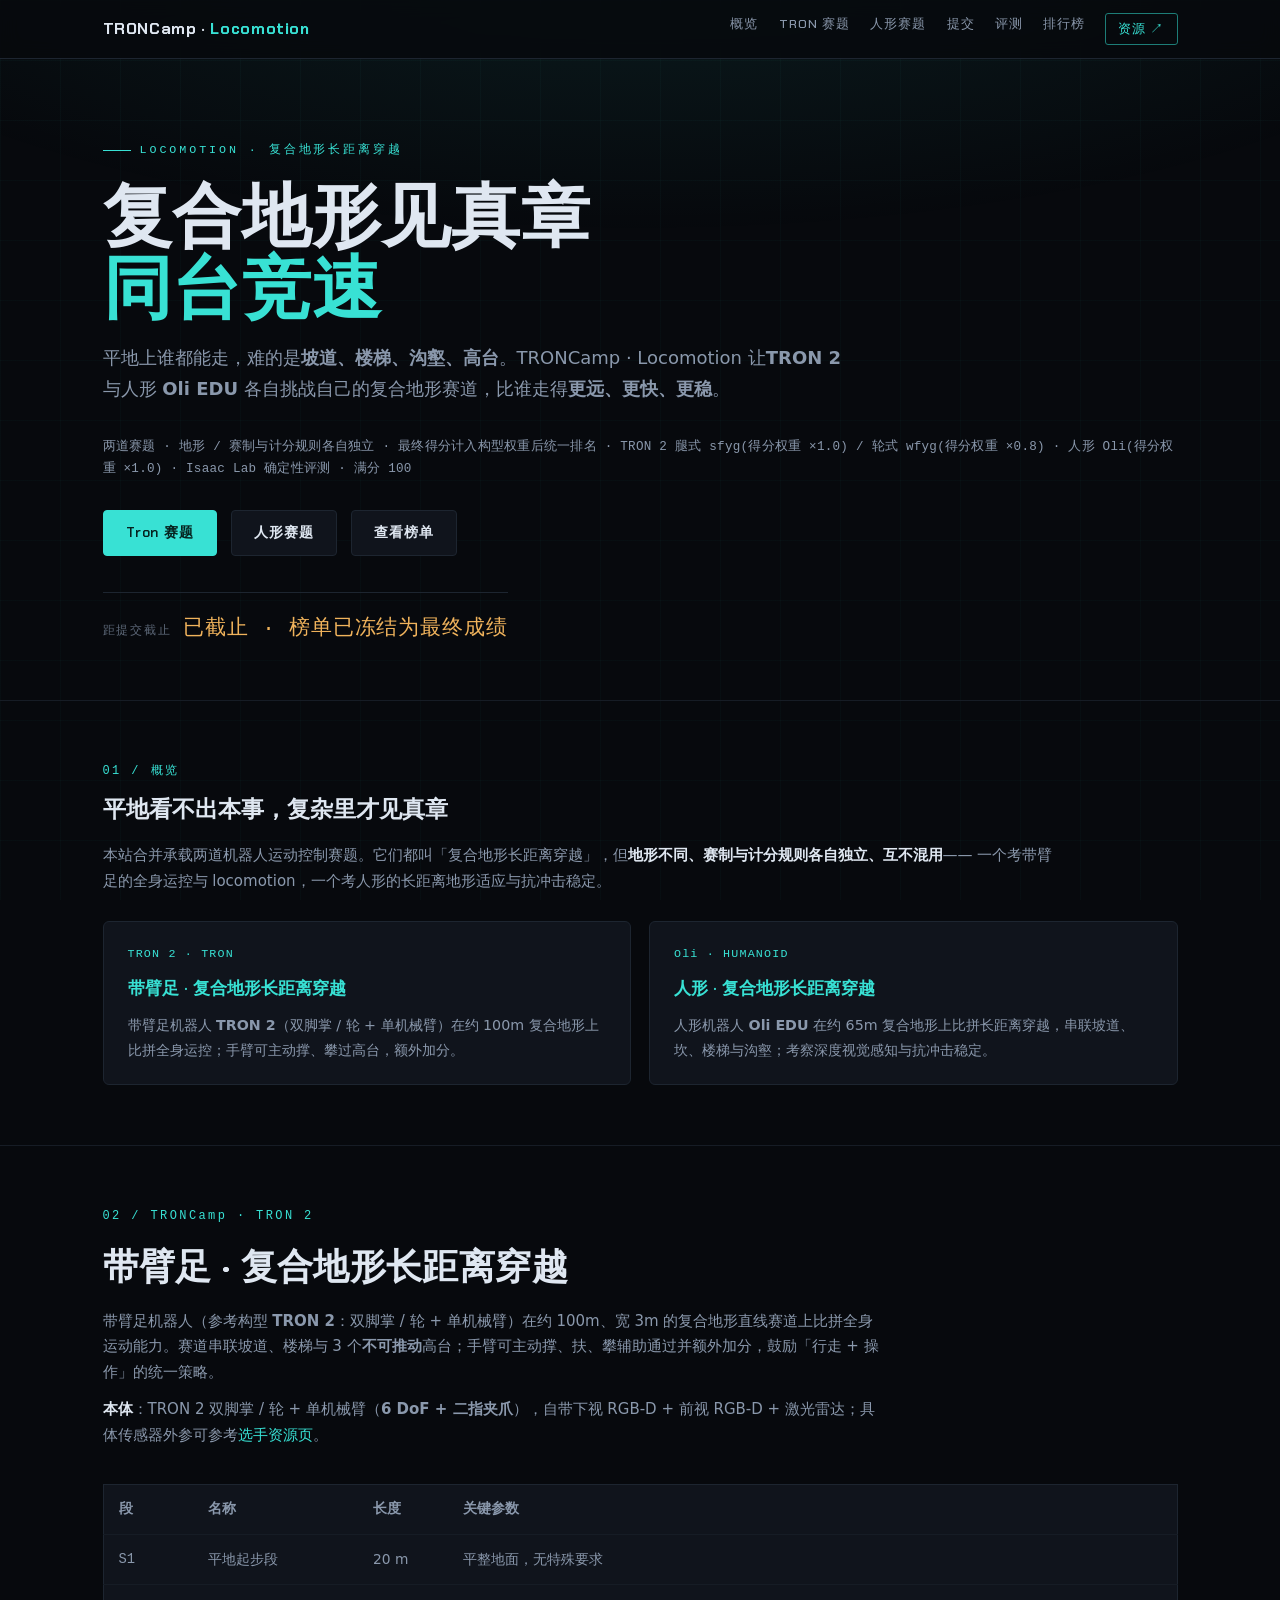
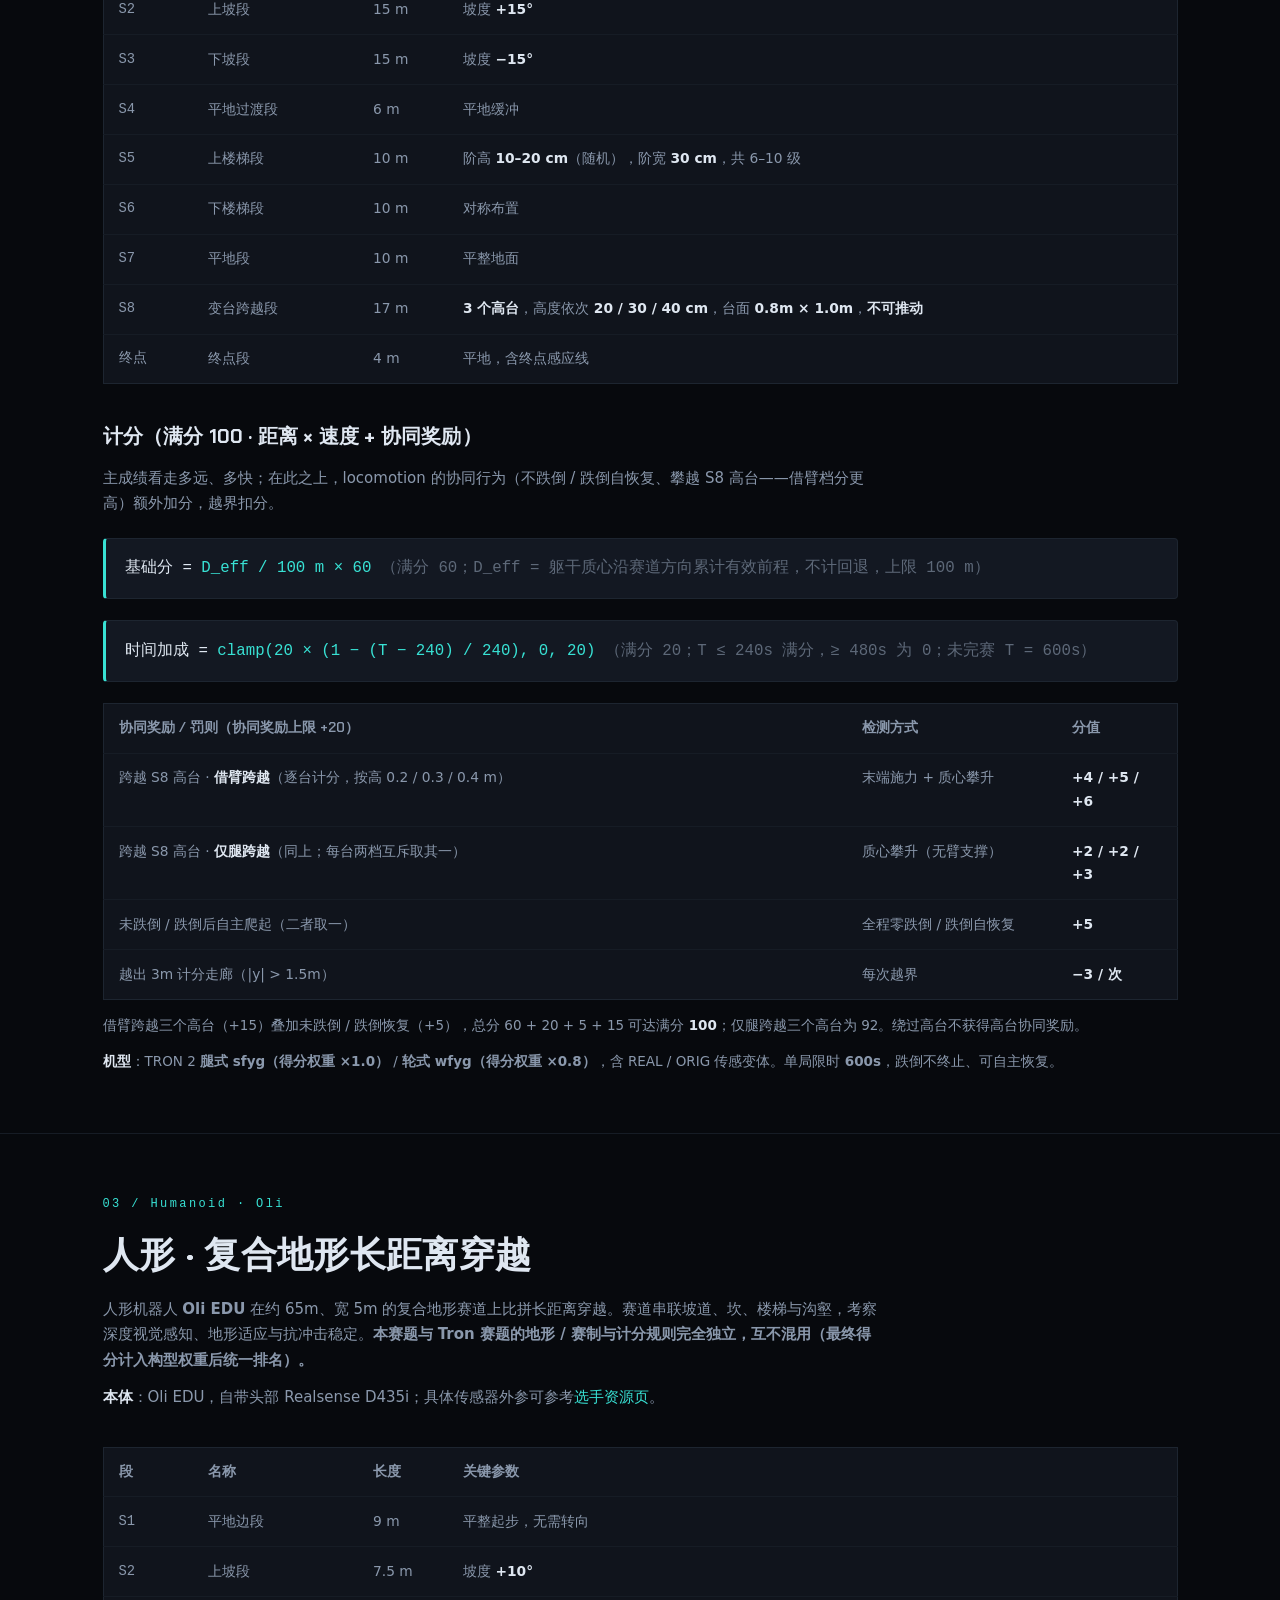
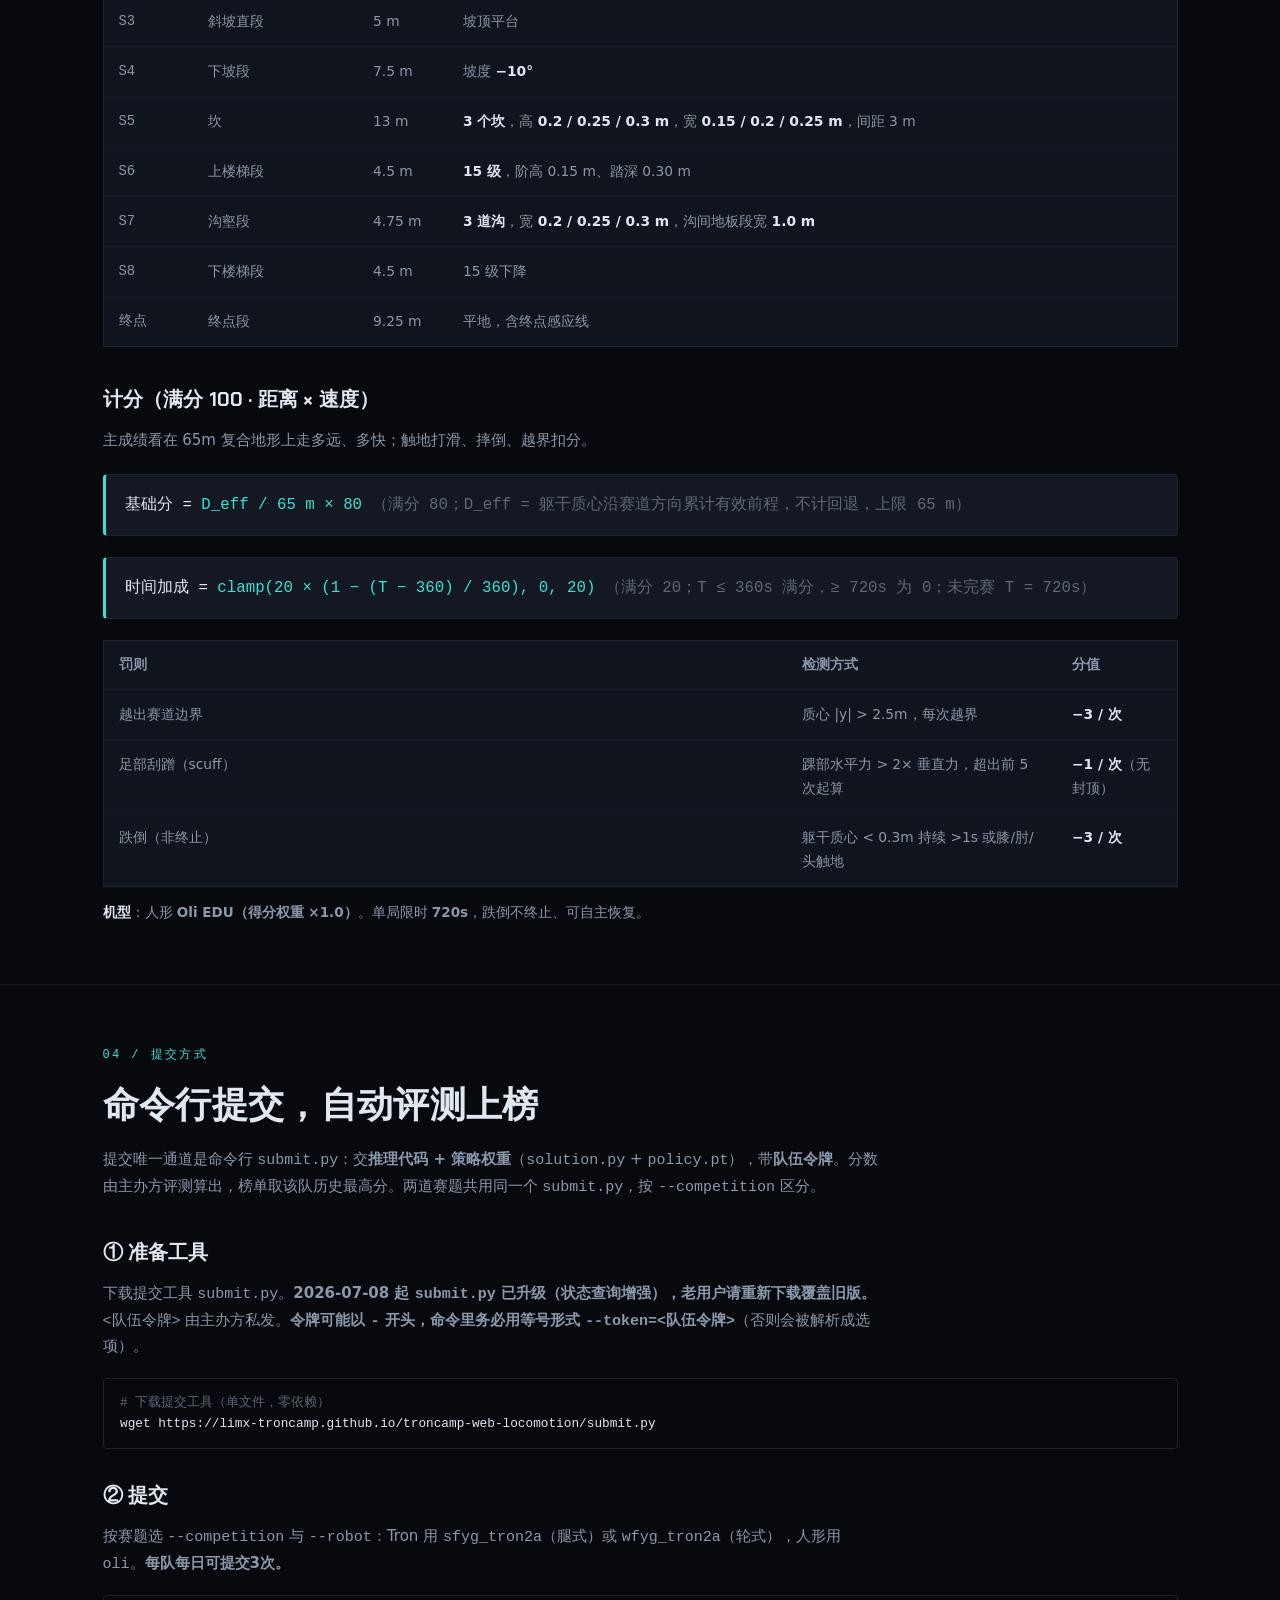
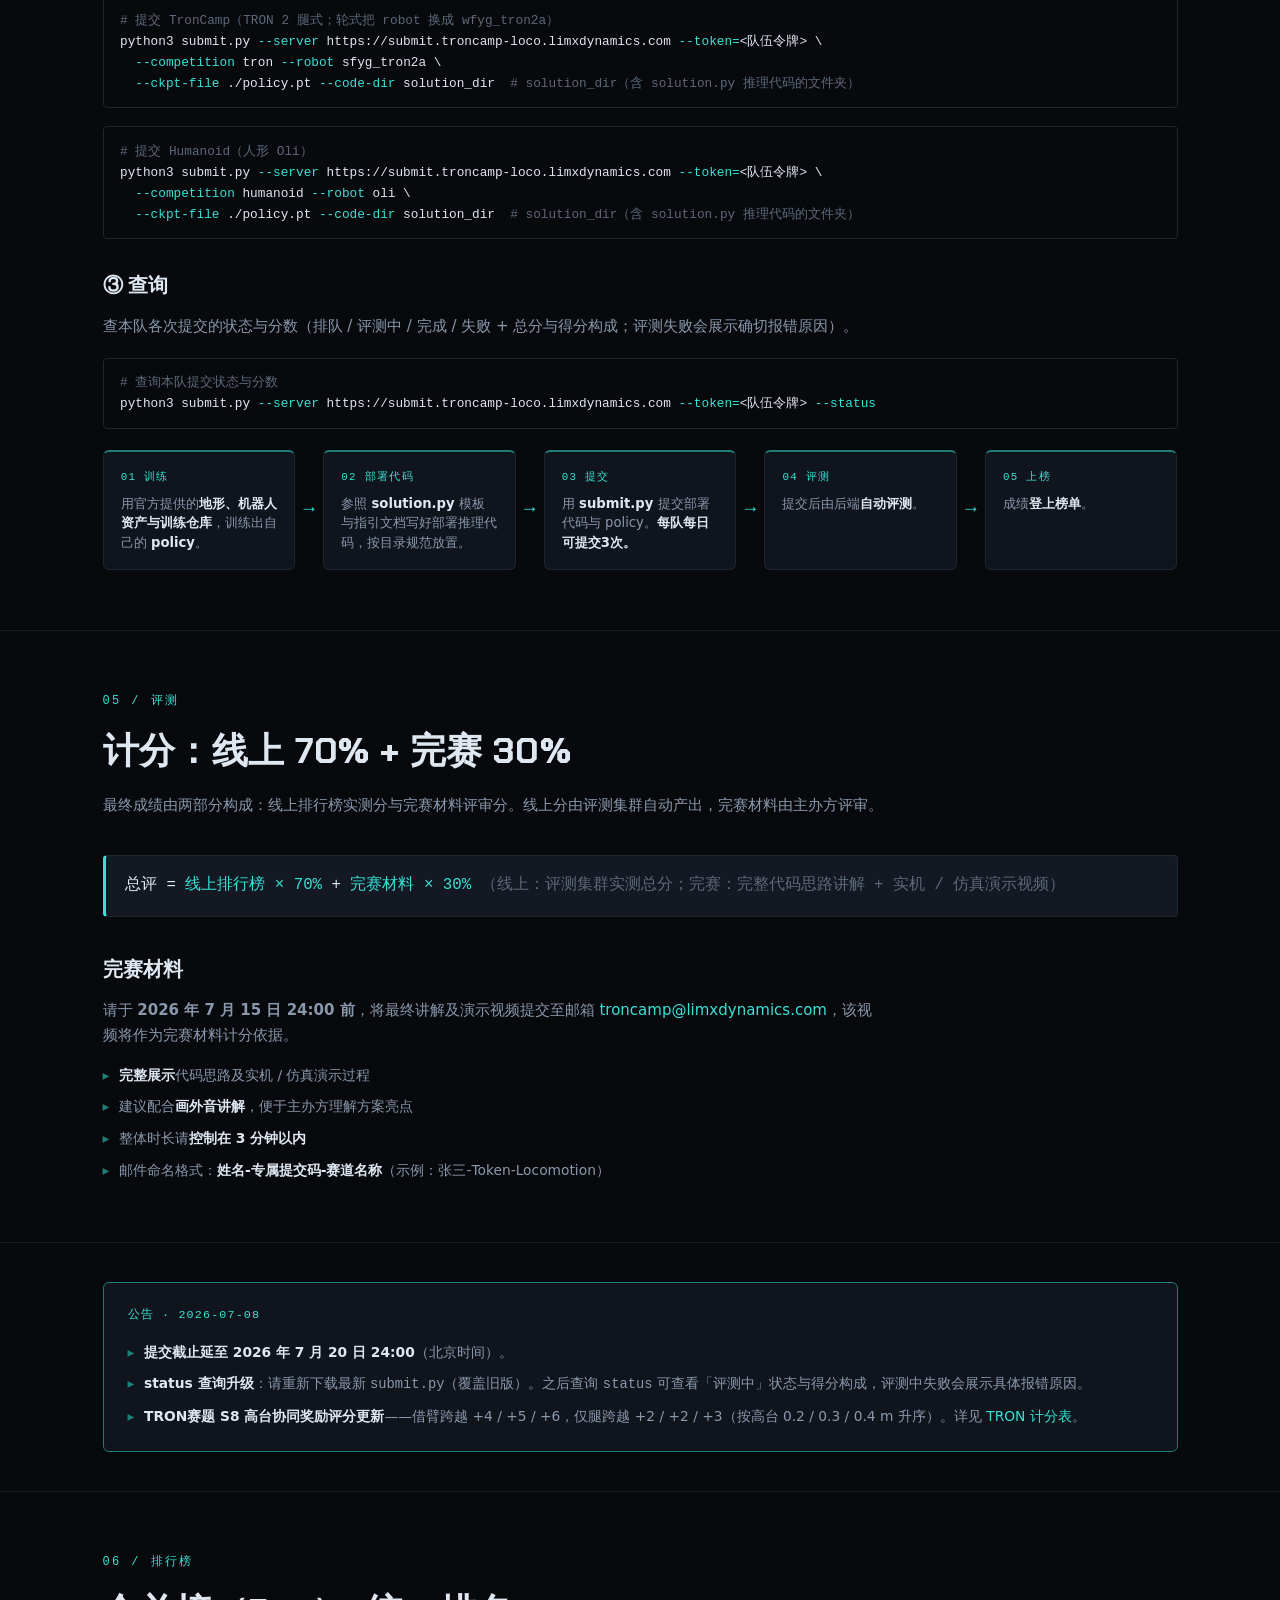
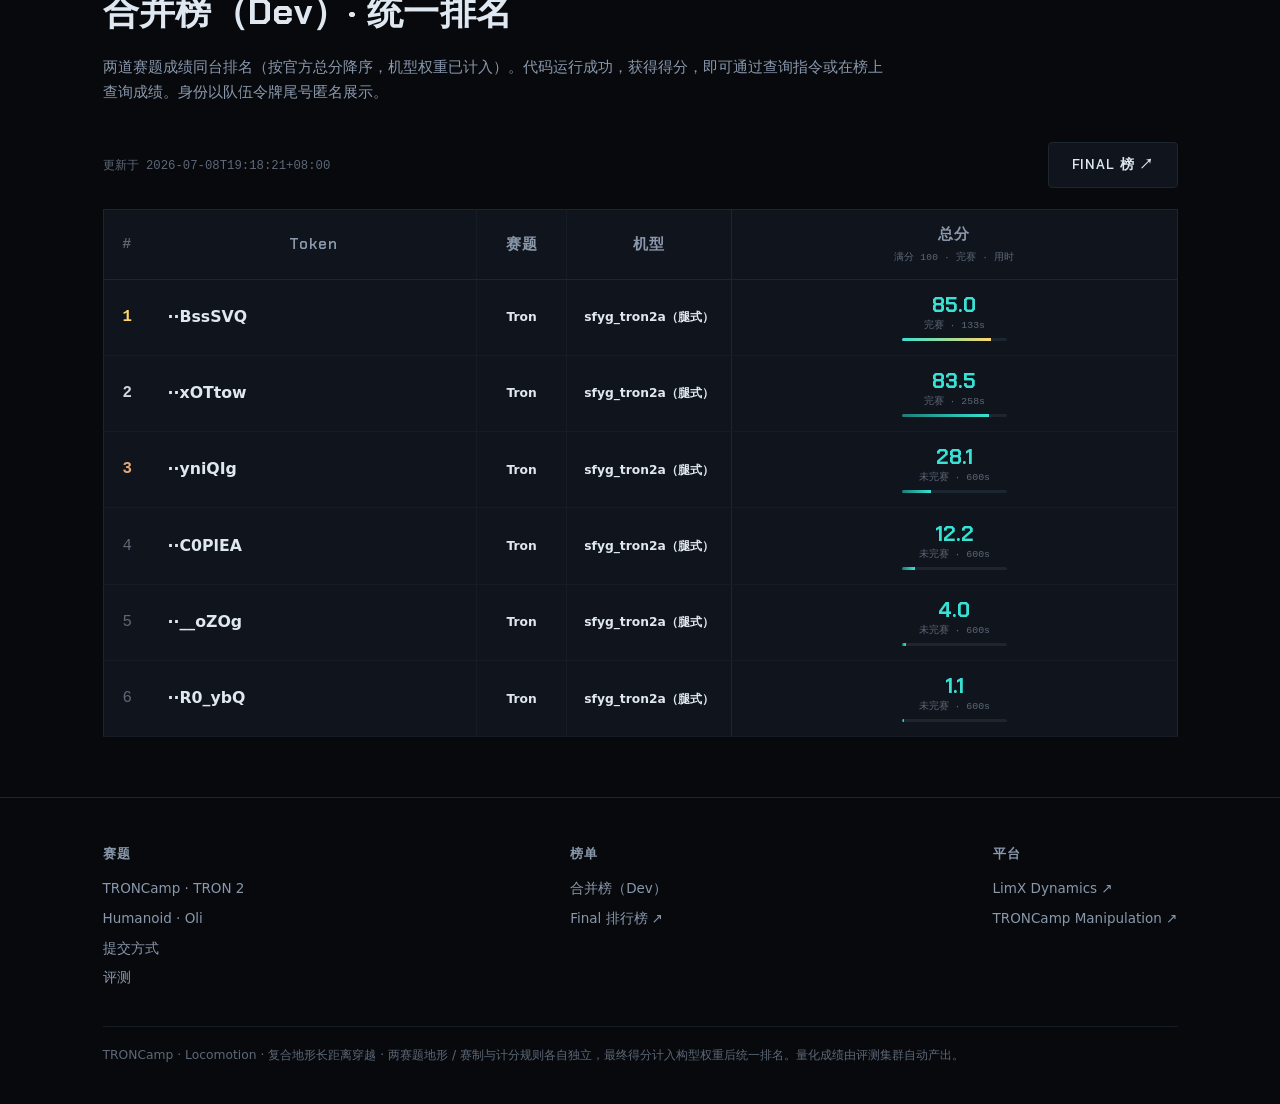
==== commit a40e7d94: "deploy: 公告模块 + 提交截止延至 2026-07-20 24:00 + S8 双档计分文案（data 仅改 deadline 字段，成绩行不动）" ====
--- a/index.html
+++ b/index.html
@@ -93,14 +93,14 @@
         <tr><td class="lvl">S5</td><td>上楼梯段</td><td>10 m</td><td>阶高 <b>10–20 cm</b>（随机），阶宽 <b>30 cm</b>，共 6–10 级</td></tr>
         <tr><td class="lvl">S6</td><td>下楼梯段</td><td>10 m</td><td>对称布置</td></tr>
         <tr><td class="lvl">S7</td><td>平地段</td><td>10 m</td><td>平整地面</td></tr>
-        <tr><td class="lvl">S8</td><td>变台跨越段</td><td>17 m</td><td><b>3 个高台</b>，高度依次 <b>20 / 30 / 40 cm</b>，台面 <b>0.8m × 1.0m</b>，<b>不可推动</b>（只能跨越）</td></tr>
+        <tr><td class="lvl">S8</td><td>变台跨越段</td><td>17 m</td><td><b>3 个高台</b>，高度依次 <b>20 / 30 / 40 cm</b>，台面 <b>0.8m × 1.0m</b>，<b>不可推动</b></td></tr>
         <tr><td class="lvl">终点</td><td>终点段</td><td>4 m</td><td>平地，含终点感应线</td></tr>
       </tbody>
     </table>
 
     <div class="sec-head" style="margin-top:2.4rem;margin-bottom:1rem">
       <h2 style="font-size:1.3rem">计分（满分 100 · 距离 × 速度 + 协同奖励）</h2>
-      <p>主成绩看走多远、多快；在此之上，locomotion 的协同行为（不跌倒 / 跌倒自恢复、手臂辅撑攀台）额外加分，越界扣分。</p>
+      <p>主成绩看走多远、多快；在此之上，locomotion 的协同行为（不跌倒 / 跌倒自恢复、攀越 S8 高台——借臂档分更高）额外加分，越界扣分。</p>
     </div>
     <div class="formula">
       基础分 = <span class="accent">D_eff / 100 m × 60</span>
@@ -113,11 +113,13 @@
     <table class="dtable" style="margin-top:1.4rem">
       <thead><tr><th>协同奖励 / 罚则（协同奖励上限 +20）</th><th style="width:14rem">检测方式</th><th style="width:8rem">分值</th></tr></thead>
       <tbody>
-        <tr><td>跨越高台时手臂辅撑攀爬</td><td>末端施力 + 高度变化</td><td><b>+4 / 台</b>（≤ 3 台）</td></tr>
+        <tr><td>跨越 S8 高台 · <b>借臂跨越</b>（逐台计分，按高 0.2 / 0.3 / 0.4 m）</td><td>末端施力 + 质心攀升</td><td><b>+4 / +5 / +6</b></td></tr>
+        <tr><td>跨越 S8 高台 · <b>仅腿跨越</b>（同上；每台两档互斥取其一）</td><td>质心攀升（无臂支撑）</td><td><b>+2 / +2 / +3</b></td></tr>
         <tr><td>未跌倒 / 跌倒后自主爬起（二者取一）</td><td>全程零跌倒 / 跌倒自恢复</td><td><b>+5</b></td></tr>
         <tr><td>越出 3m 计分走廊（|y| &gt; 1.5m）</td><td>每次越界</td><td><b>−3 / 次</b></td></tr>
       </tbody>
     </table>
+    <p style="margin-top:0.9rem;color:var(--muted);font-size:0.9rem">借臂跨越三个高台（+15）叠加未跌倒 / 跌倒恢复（+5），总分 60 + 20 + 5 + 15 可达满分 <b style="color:var(--text)">100</b>；仅腿跨越三个高台为 92。绕过高台不获得高台协同奖励。</p>
     <p style="margin-top:0.9rem;color:var(--muted);font-size:0.9rem"><b style="color:var(--text)">机型</b>：TRON 2 <b>腿式 sfyg（得分权重 ×1.0）</b> / <b>轮式 wfyg（得分权重 ×0.8）</b>，含 REAL / ORIG 传感变体。单局限时 <b>600s</b>，跌倒不终止、可自主恢复。</p>
   </div>
 </section>
@@ -181,7 +183,7 @@
 
     <div class="sec-head" style="margin-top:1.8rem;margin-bottom:0.8rem">
       <h2 style="font-size:1.3rem">① 准备工具</h2>
-      <p>下载提交工具 <code>submit.py</code>。<code>&lt;队伍令牌&gt;</code> 由主办方私发。<b>令牌可能以 <code>-</code> 开头，命令里务必用等号形式 <code>--token=&lt;队伍令牌&gt;</code></b>（否则会被解析成选项）。</p>
+      <p>下载提交工具 <code>submit.py</code>。<b>2026-07-08 起 <code>submit.py</code> 已升级（状态查询增强），老用户请重新下载覆盖旧版。</b><code>&lt;队伍令牌&gt;</code> 由主办方私发。<b>令牌可能以 <code>-</code> 开头，命令里务必用等号形式 <code>--token=&lt;队伍令牌&gt;</code></b>（否则会被解析成选项）。</p>
     </div>
     <div class="code"><span class="c"># 下载提交工具（单文件，零依赖）</span>
 wget https://limx-troncamp.github.io/troncamp-web-locomotion/submit.py</div>
@@ -201,7 +203,7 @@
 
     <div class="sec-head" style="margin-top:2rem;margin-bottom:0.8rem">
       <h2 style="font-size:1.3rem">③ 查询</h2>
-      <p>查本队各次提交的状态与分数（queued / done / failed + 总分）。</p>
+      <p>查本队各次提交的状态与分数（排队 / 评测中 / 完成 / 失败 + 总分与得分构成；评测失败会展示确切报错原因）。</p>
     </div>
     <div class="code"><span class="c"># 查询本队提交状态与分数</span>
 python3 submit.py <span class="a">--server</span> https://submit.troncamp-loco.limxdynamics.com <span class="a">--token=</span>&lt;队伍令牌&gt; <span class="a">--status</span></div>
@@ -243,6 +245,20 @@
       <li>整体时长请<b>控制在 3 分钟以内</b></li>
       <li>邮件命名格式：<b>姓名-专属提交码-赛道名称</b>（示例：张三-Token-Locomotion）</li>
     </ul>
+  </div>
+</section>
+
+<!-- ───────── 公告（独立模块，无编号） ───────── -->
+<section id="notice" style="padding:2.6rem 0">
+  <div class="wrap">
+    <div class="card" style="border-color:var(--accent-dim)">
+      <div style="font-family:var(--mono);font-size:0.78rem;color:var(--accent);letter-spacing:0.1em;margin-bottom:0.6rem">公告 · 2026-07-08</div>
+      <ul class="reqs" style="margin-top:1rem">
+        <li><b>提交截止延至 2026 年 7 月 20 日 24:00</b>（北京时间）。</li>
+        <li><b>status 查询升级</b>：请重新下载最新 <code>submit.py</code>（覆盖旧版）。之后查询 <code>status</code> 可查看「评测中」状态与得分构成，评测中失败会展示具体报错原因。</li>
+        <li><b>TRON赛题 S8 高台协同奖励评分更新</b>——借臂跨越 +4 / +5 / +6，仅腿跨越 +2 / +2 / +3（按高台 0.2 / 0.3 / 0.4 m 升序）。详见 <a href="#tron">TRON 计分表</a>。</li>
+      </ul>
+    </div>
   </div>
 </section>
 
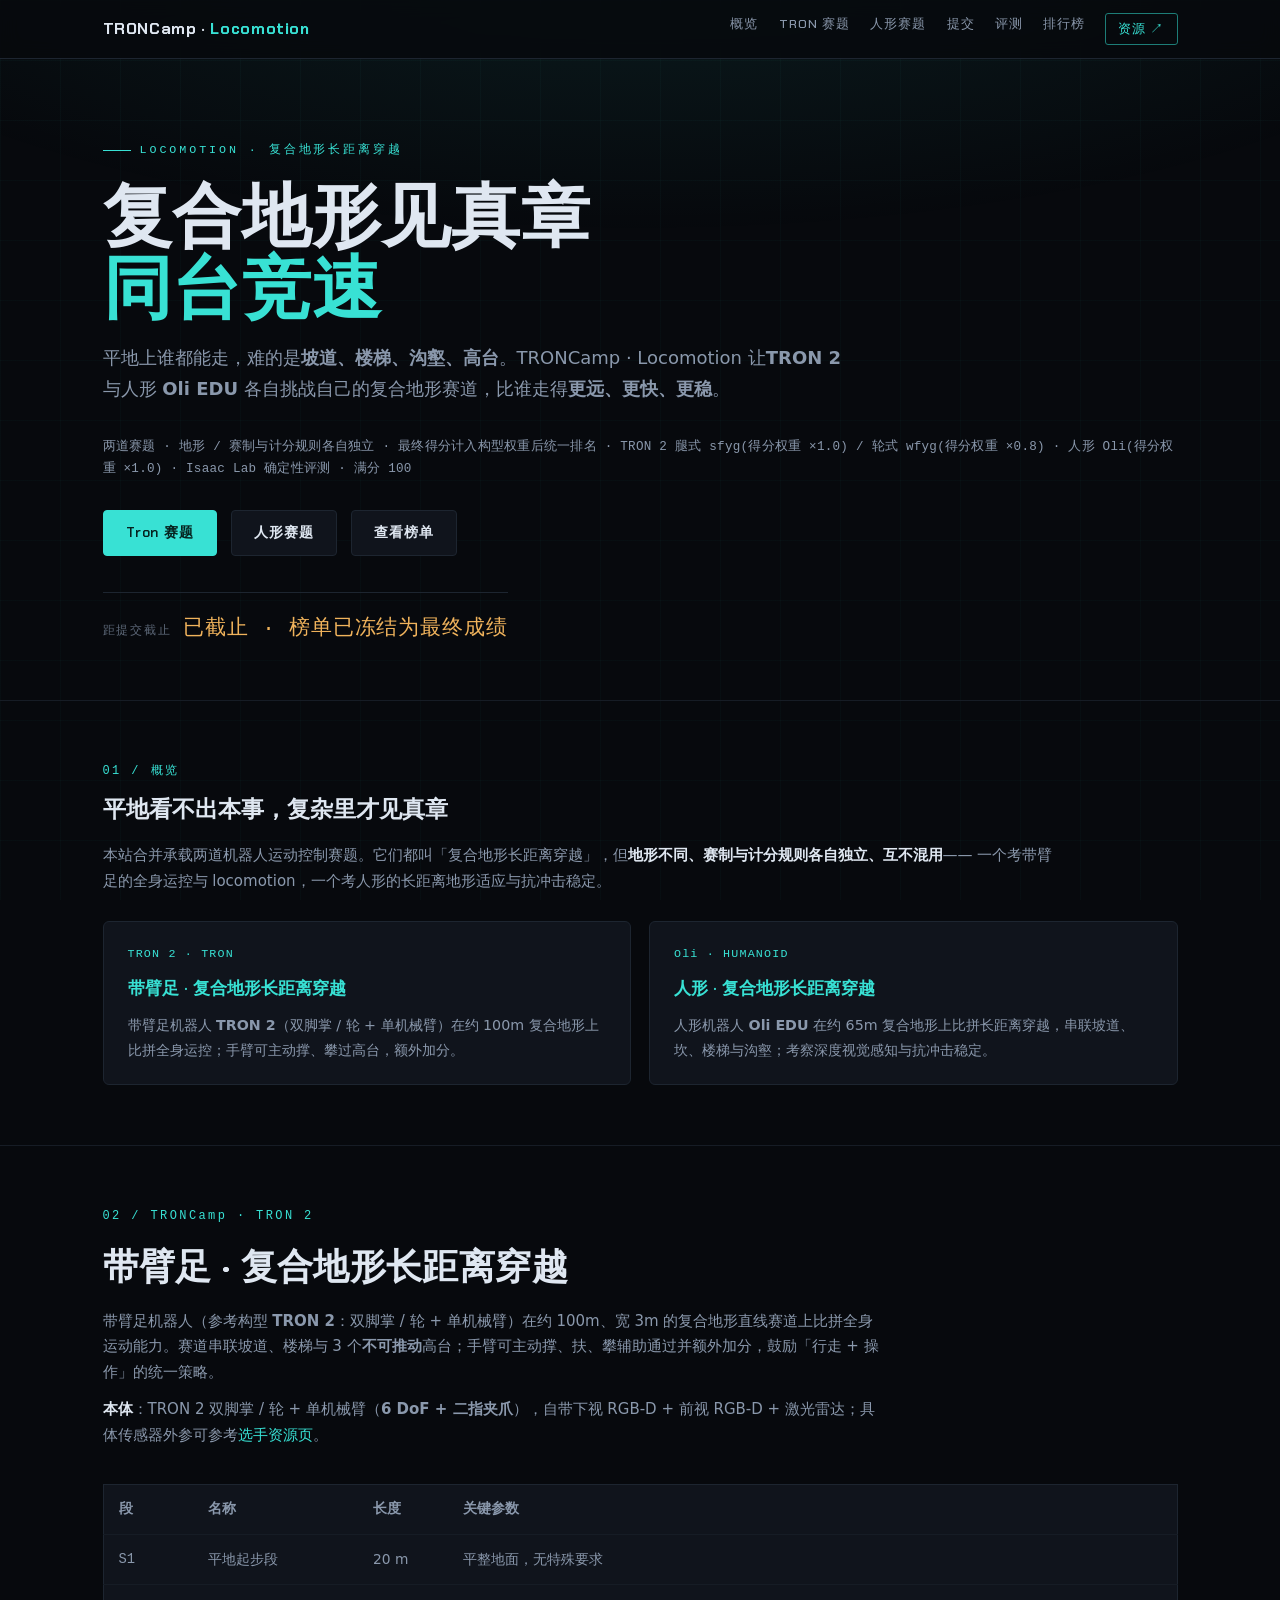
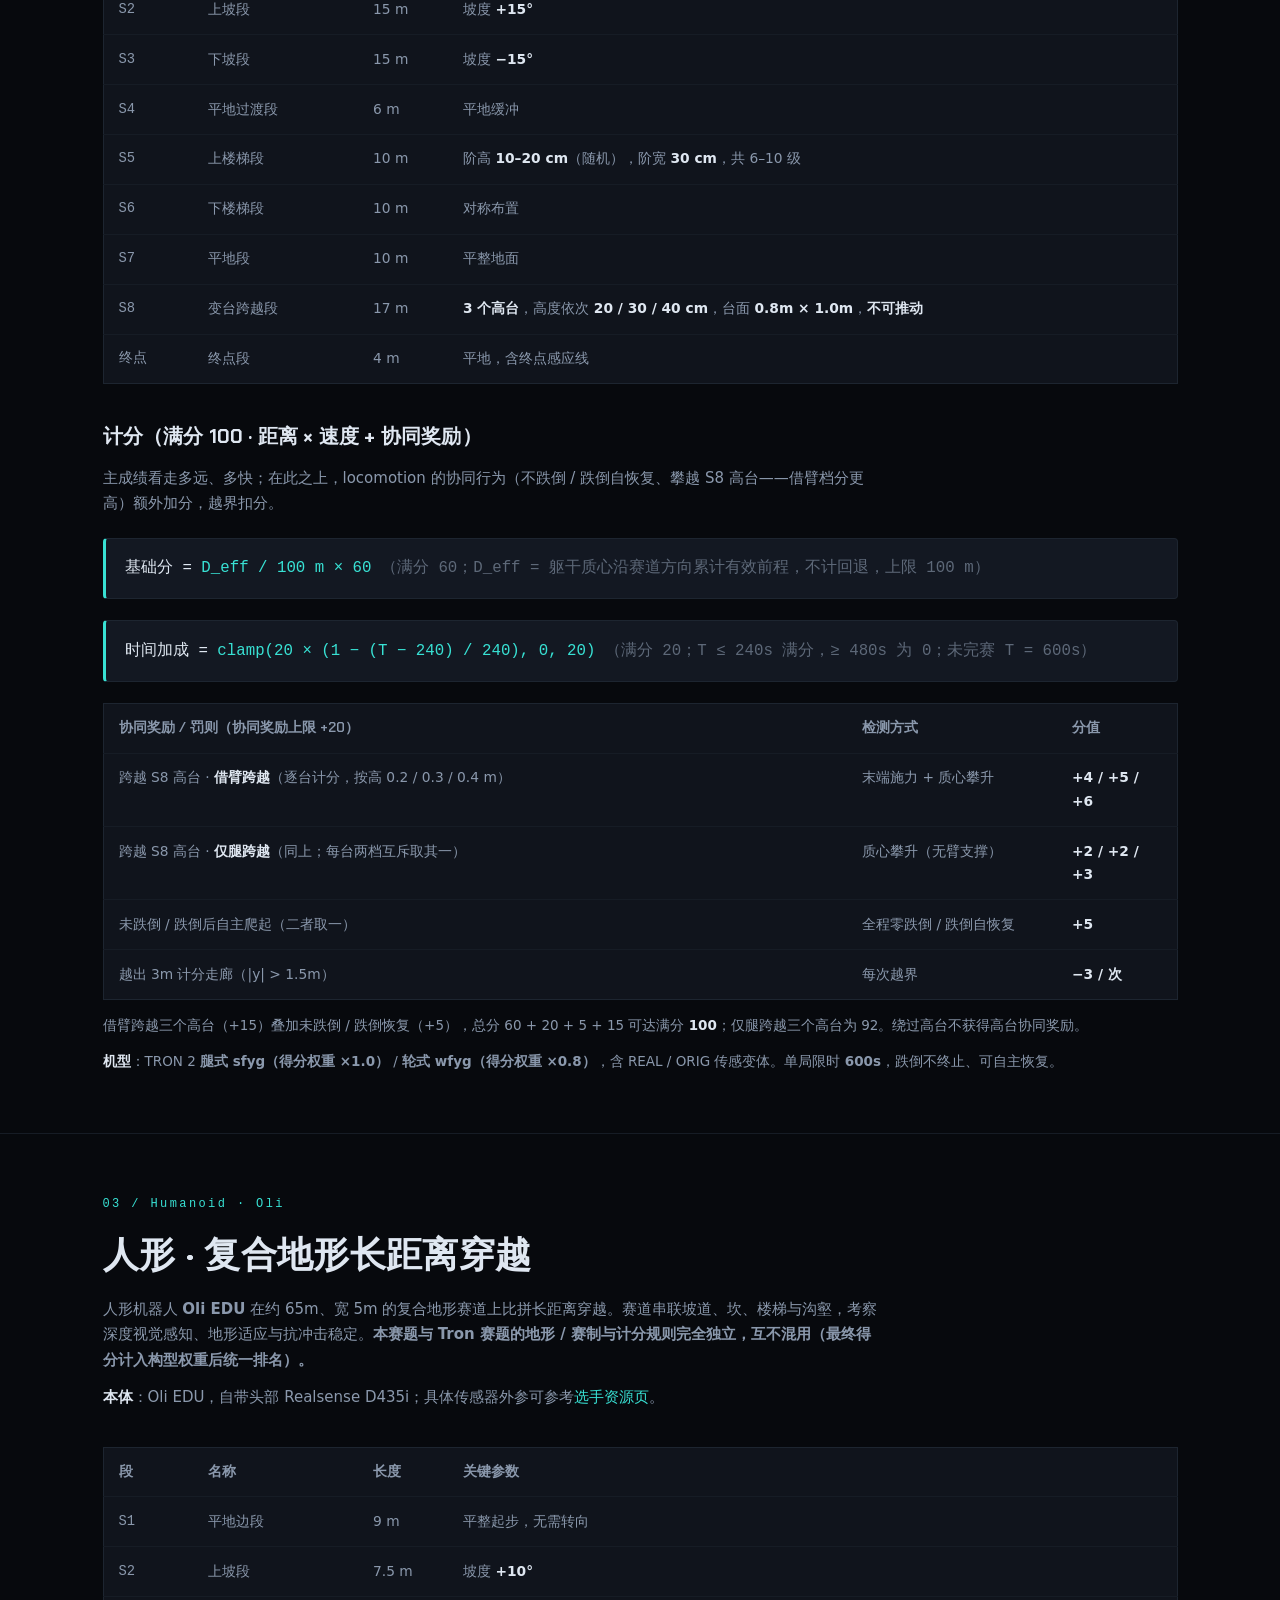
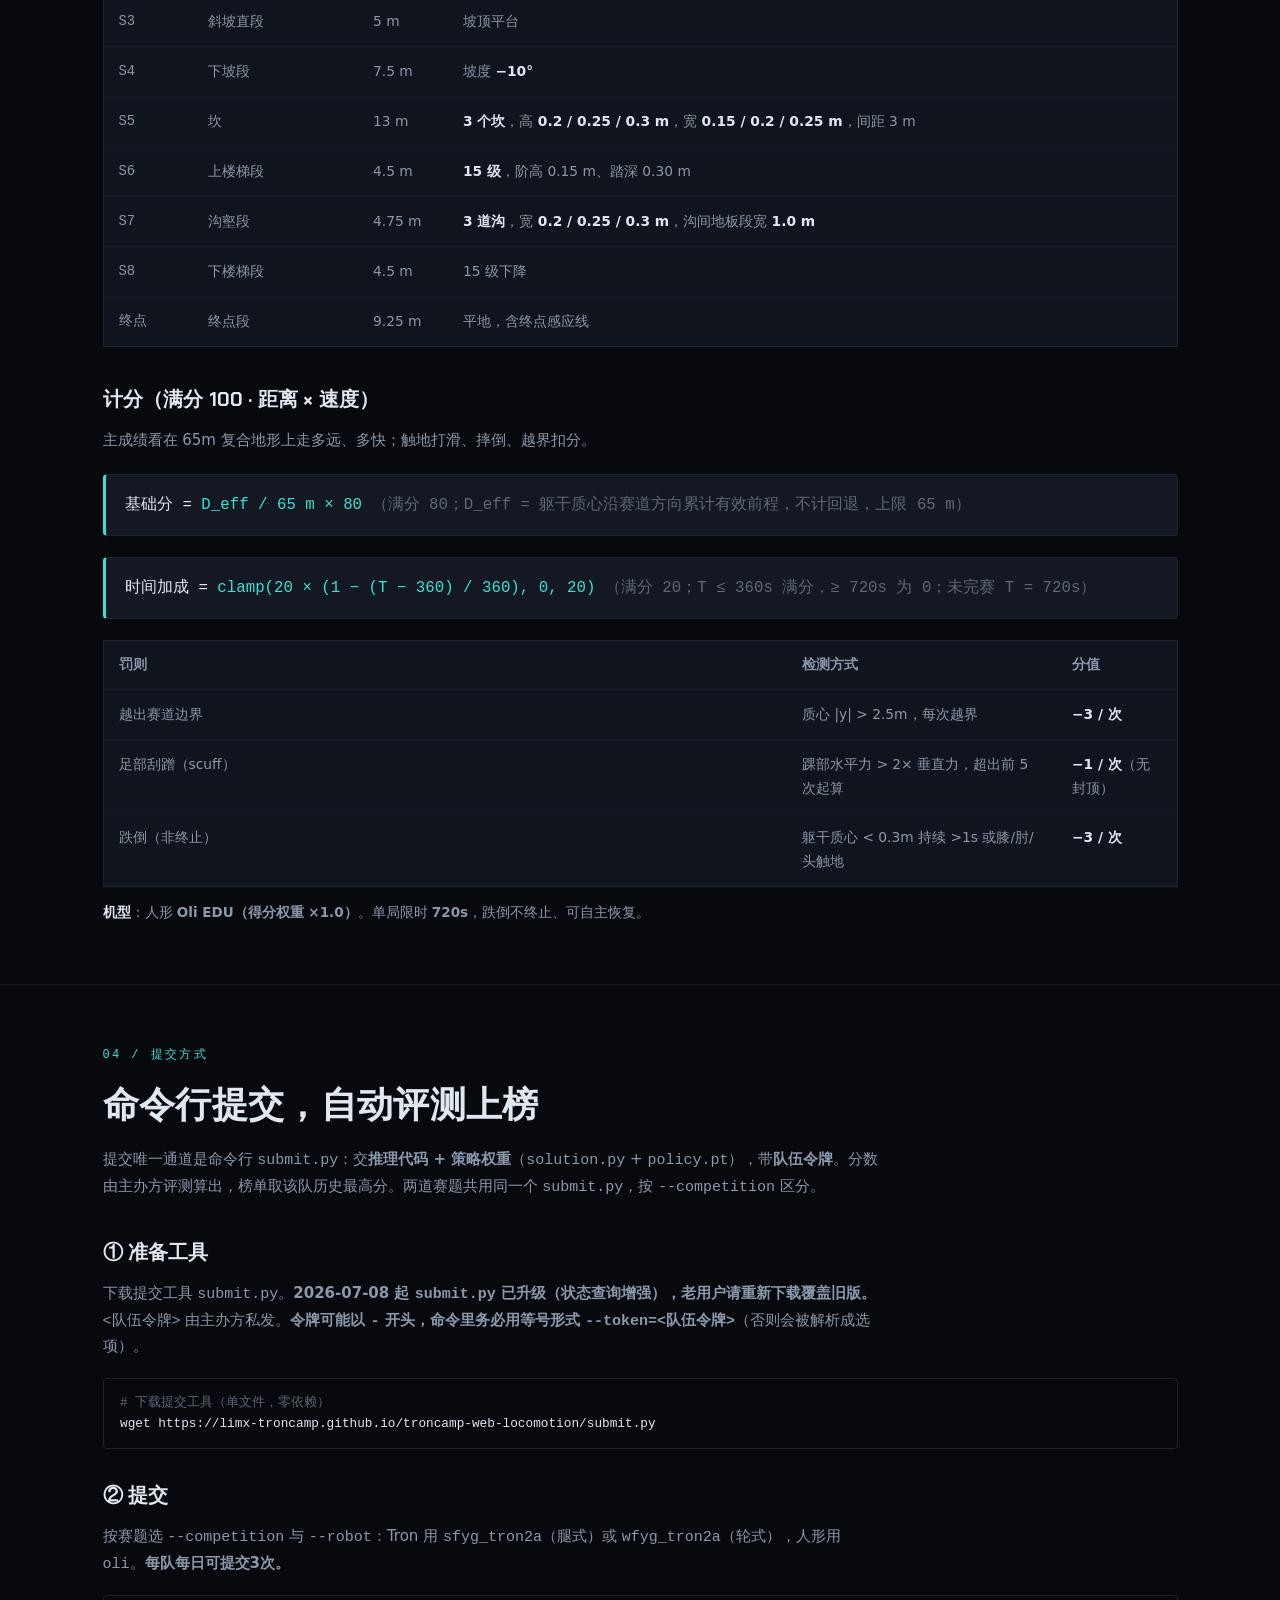
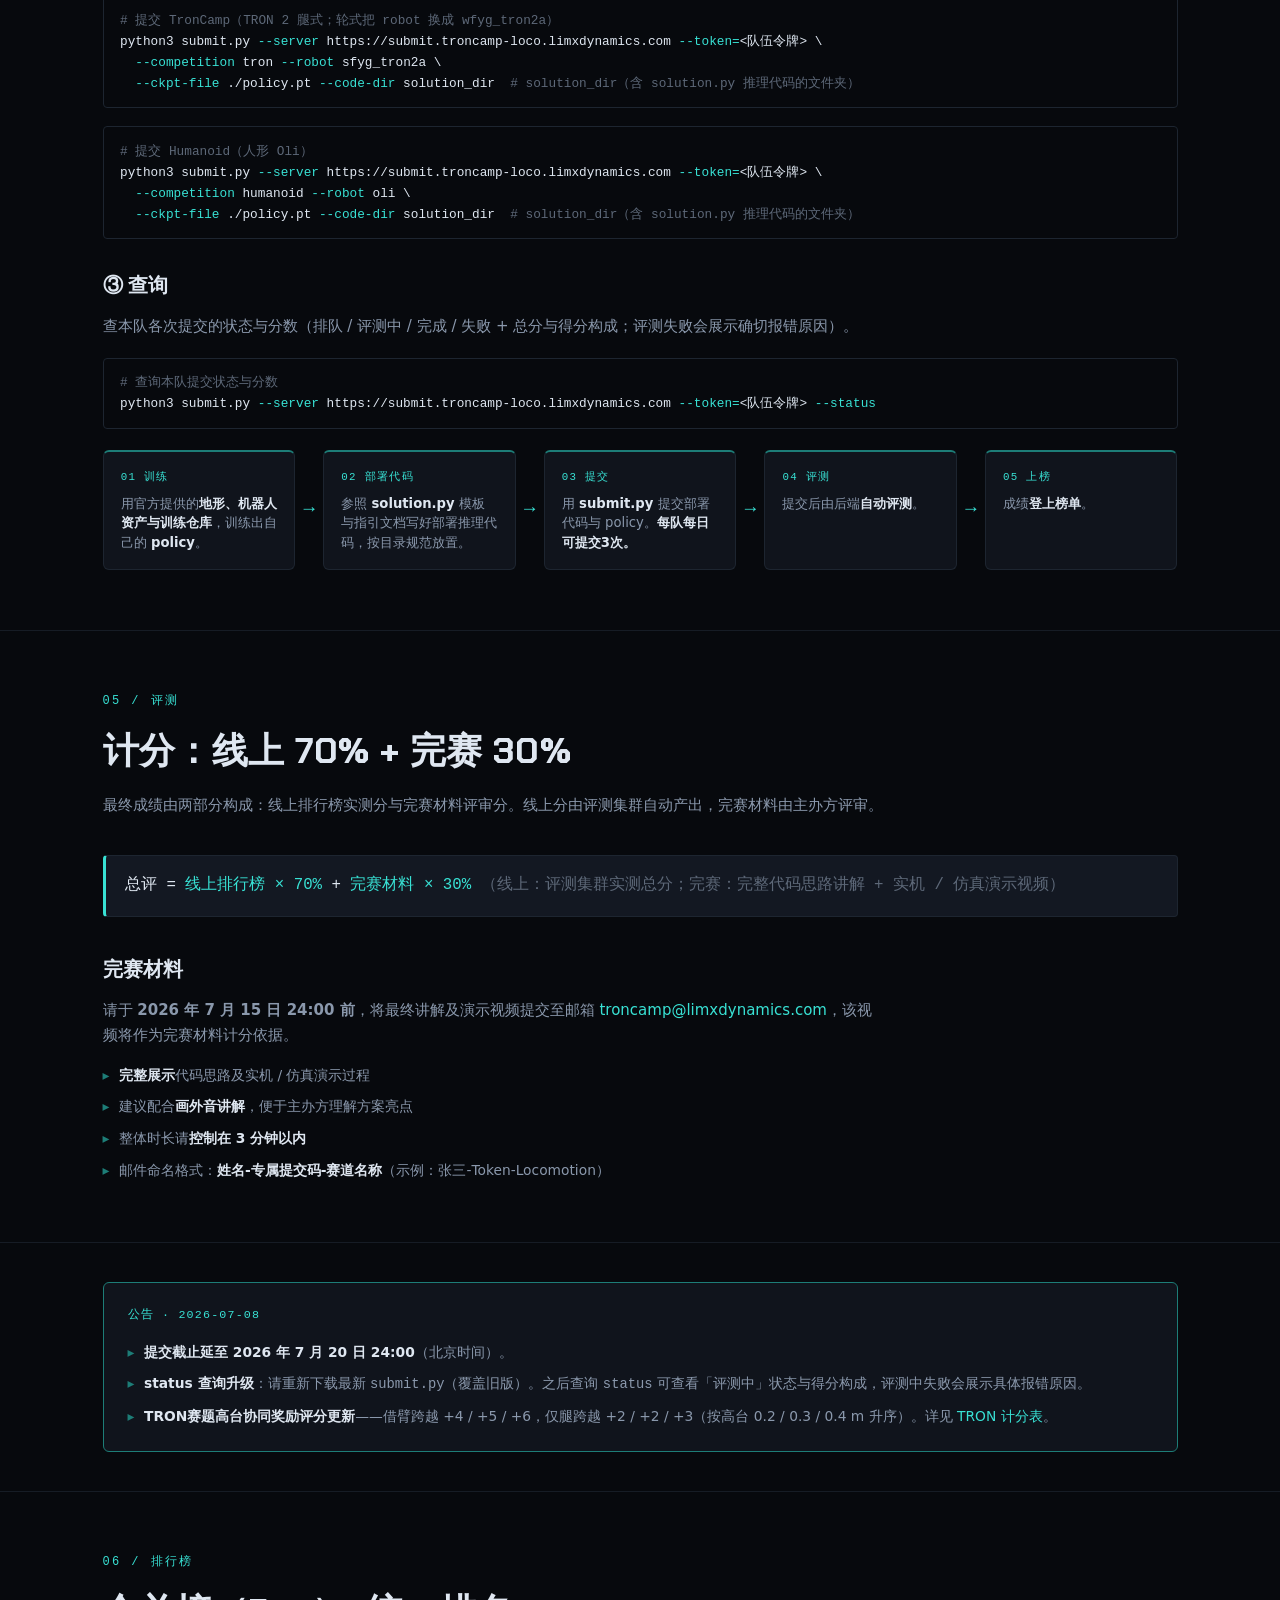
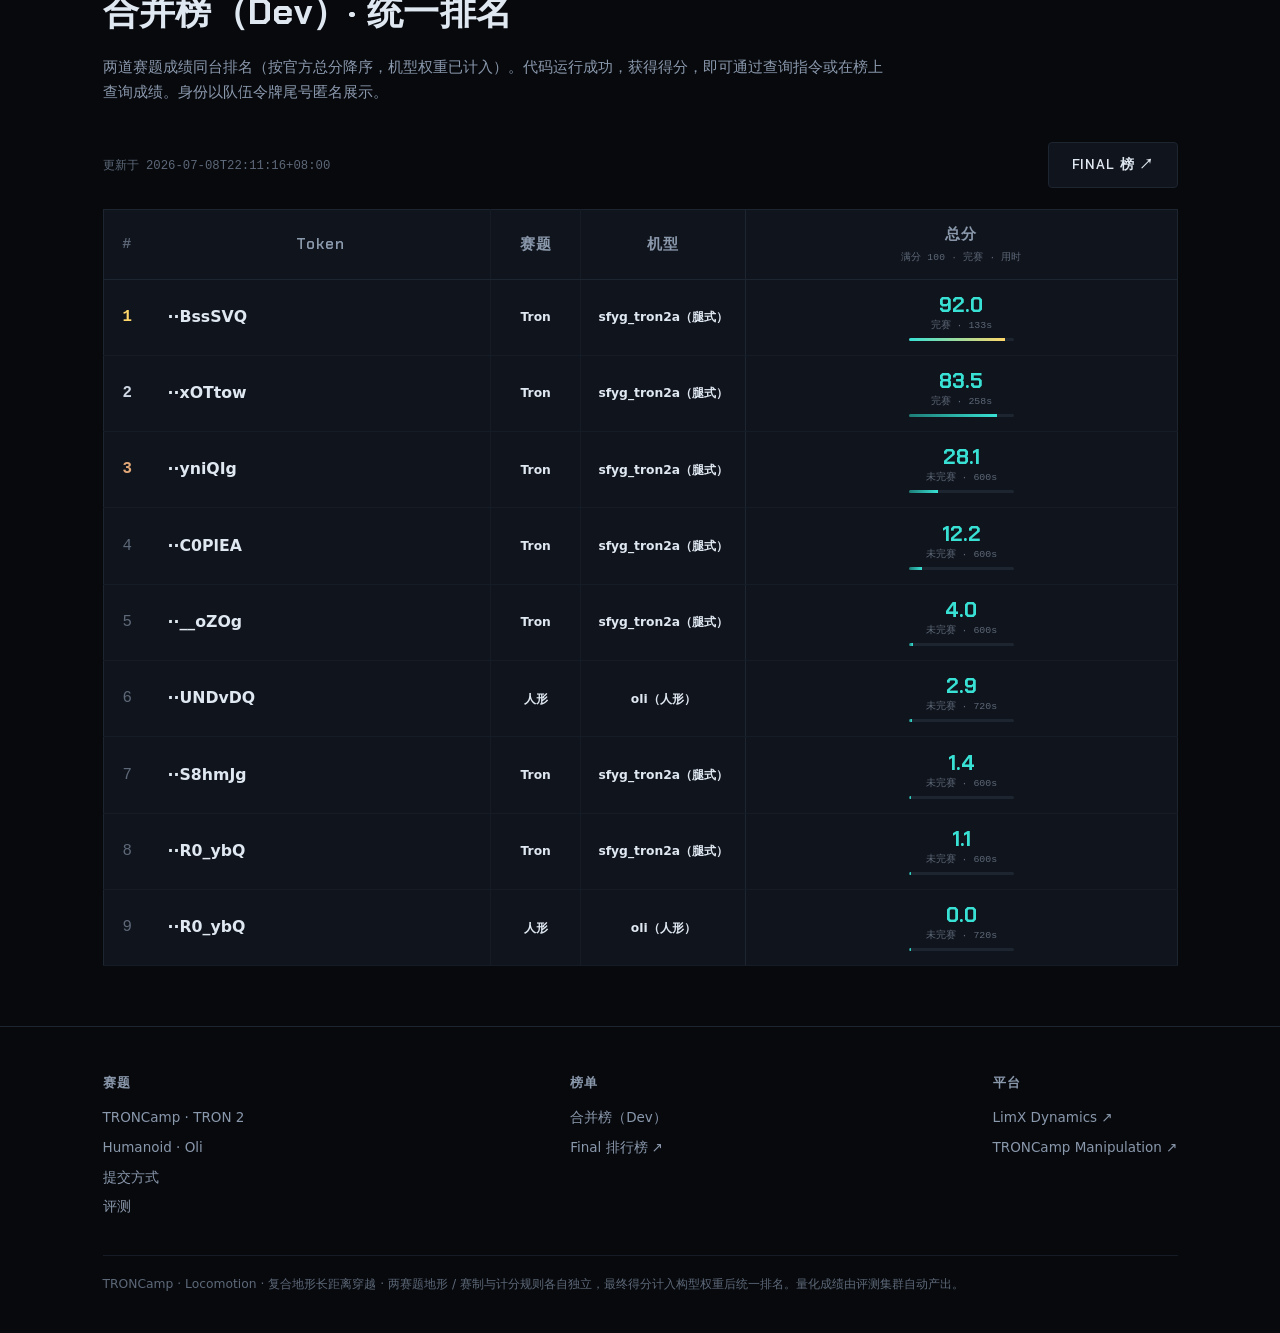
==== commit 01cd6bf1: "fix(web): 修改前端web文案" ====
--- a/index.html
+++ b/index.html
@@ -256,7 +256,7 @@
       <ul class="reqs" style="margin-top:1rem">
         <li><b>提交截止延至 2026 年 7 月 20 日 24:00</b>（北京时间）。</li>
         <li><b>status 查询升级</b>：请重新下载最新 <code>submit.py</code>（覆盖旧版）。之后查询 <code>status</code> 可查看「评测中」状态与得分构成，评测中失败会展示具体报错原因。</li>
-        <li><b>TRON赛题 S8 高台协同奖励评分更新</b>——借臂跨越 +4 / +5 / +6，仅腿跨越 +2 / +2 / +3（按高台 0.2 / 0.3 / 0.4 m 升序）。详见 <a href="#tron">TRON 计分表</a>。</li>
+        <li><b>TRON赛题高台协同奖励评分更新</b>——借臂跨越 +4 / +5 / +6，仅腿跨越 +2 / +2 / +3（按高台 0.2 / 0.3 / 0.4 m 升序）。详见 <a href="#tron">TRON 计分表</a>。</li>
       </ul>
     </div>
   </div>
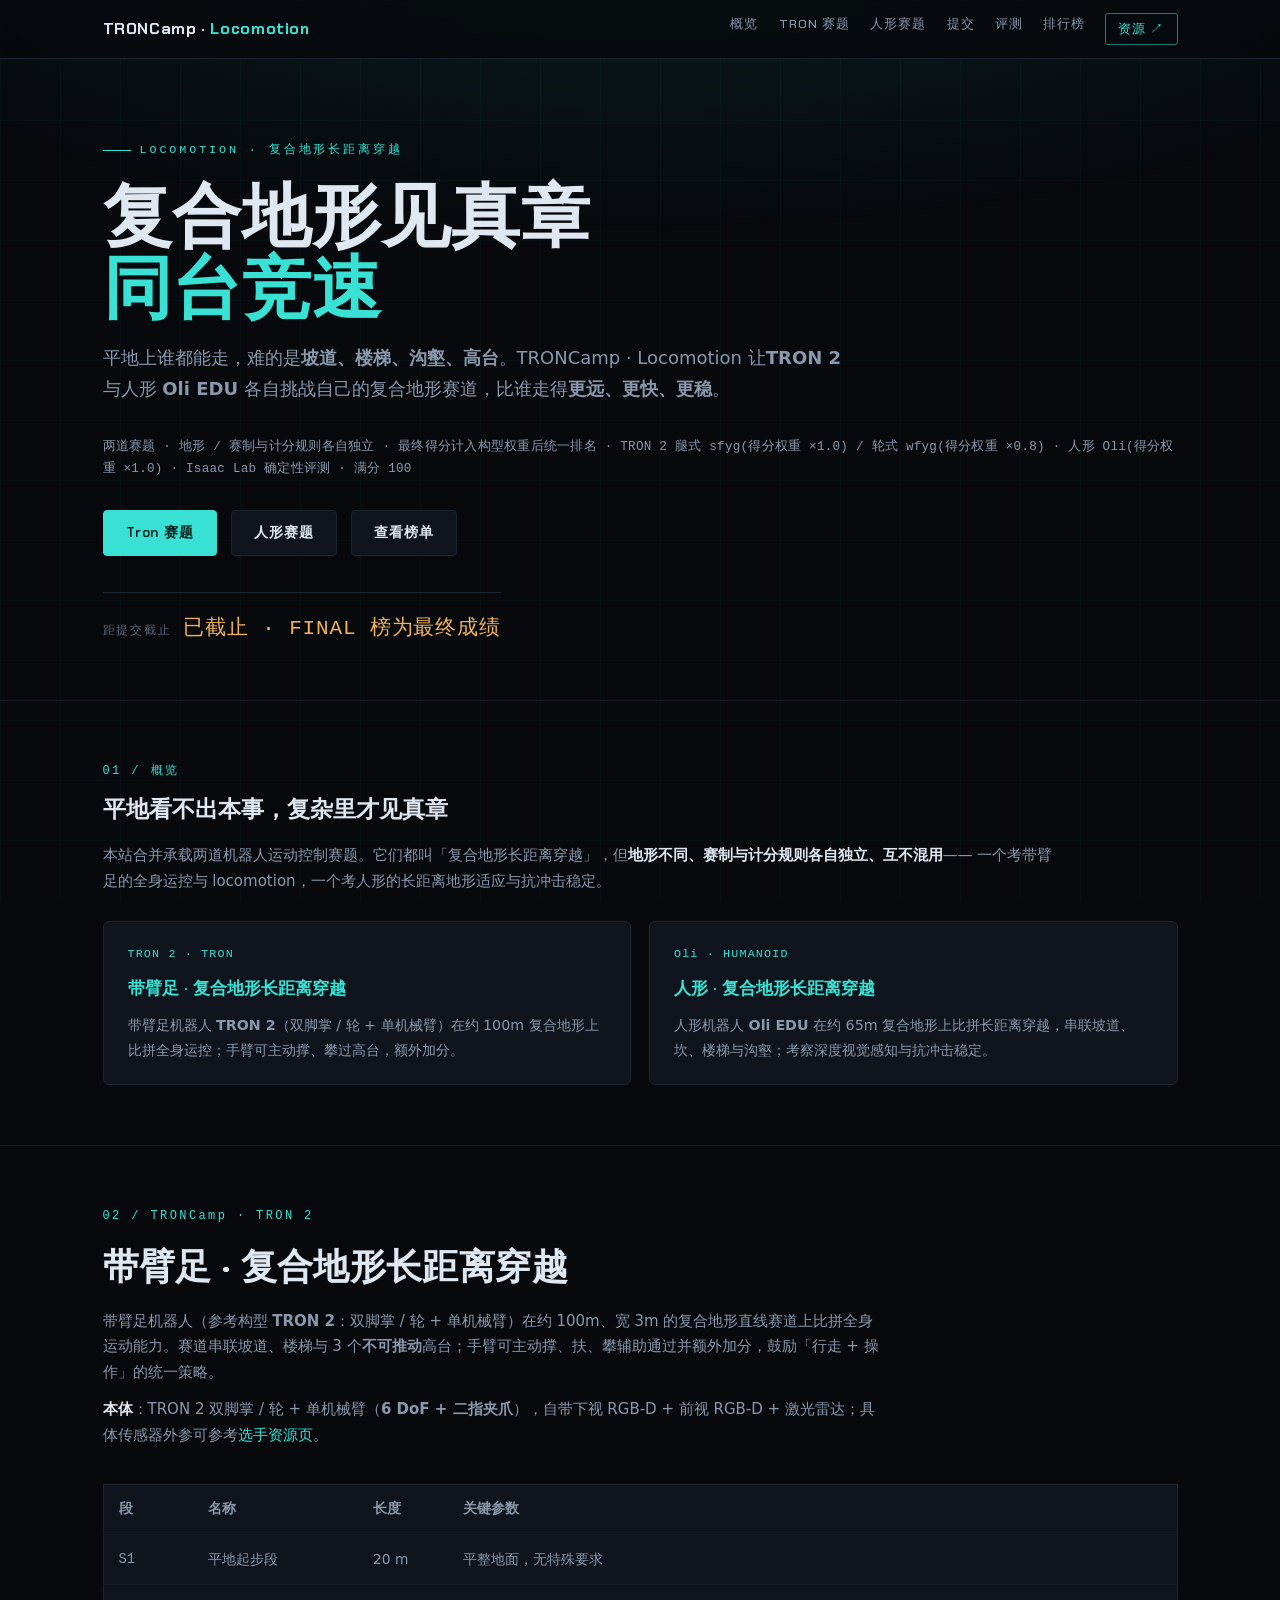
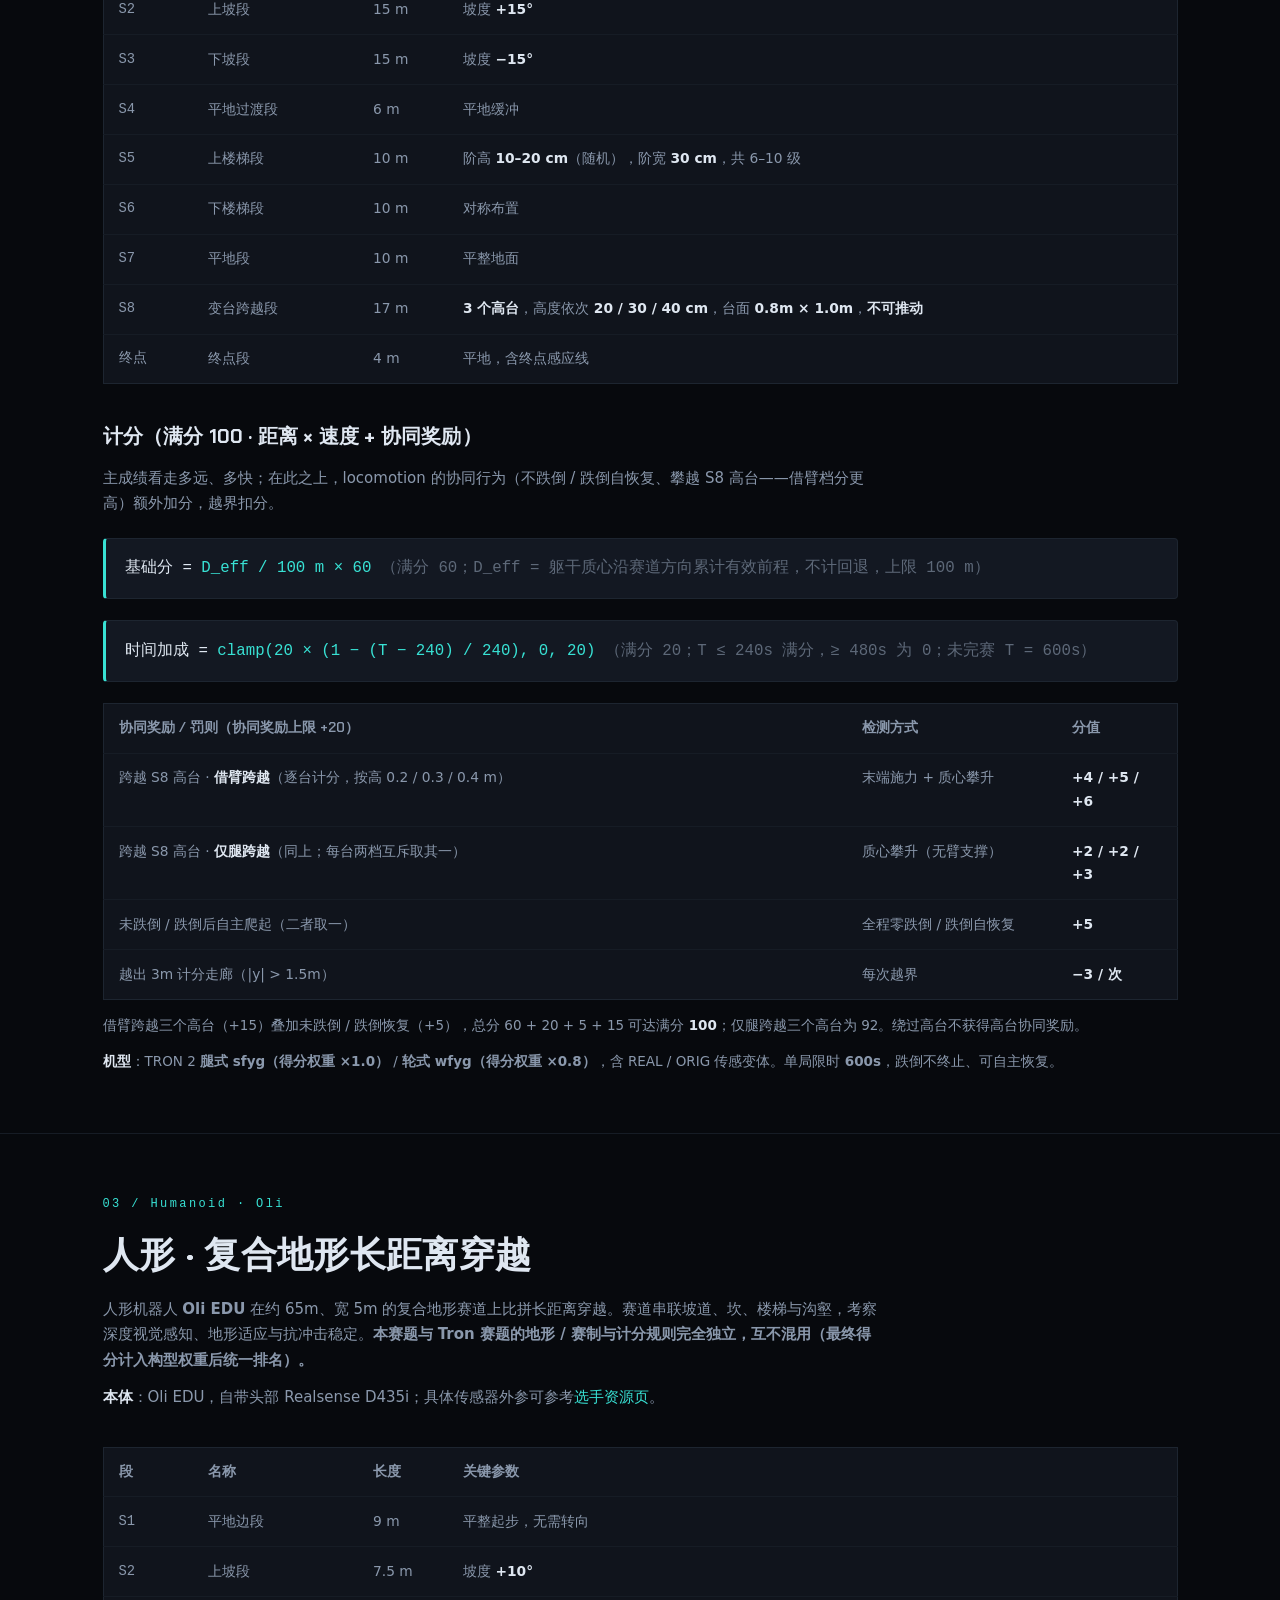
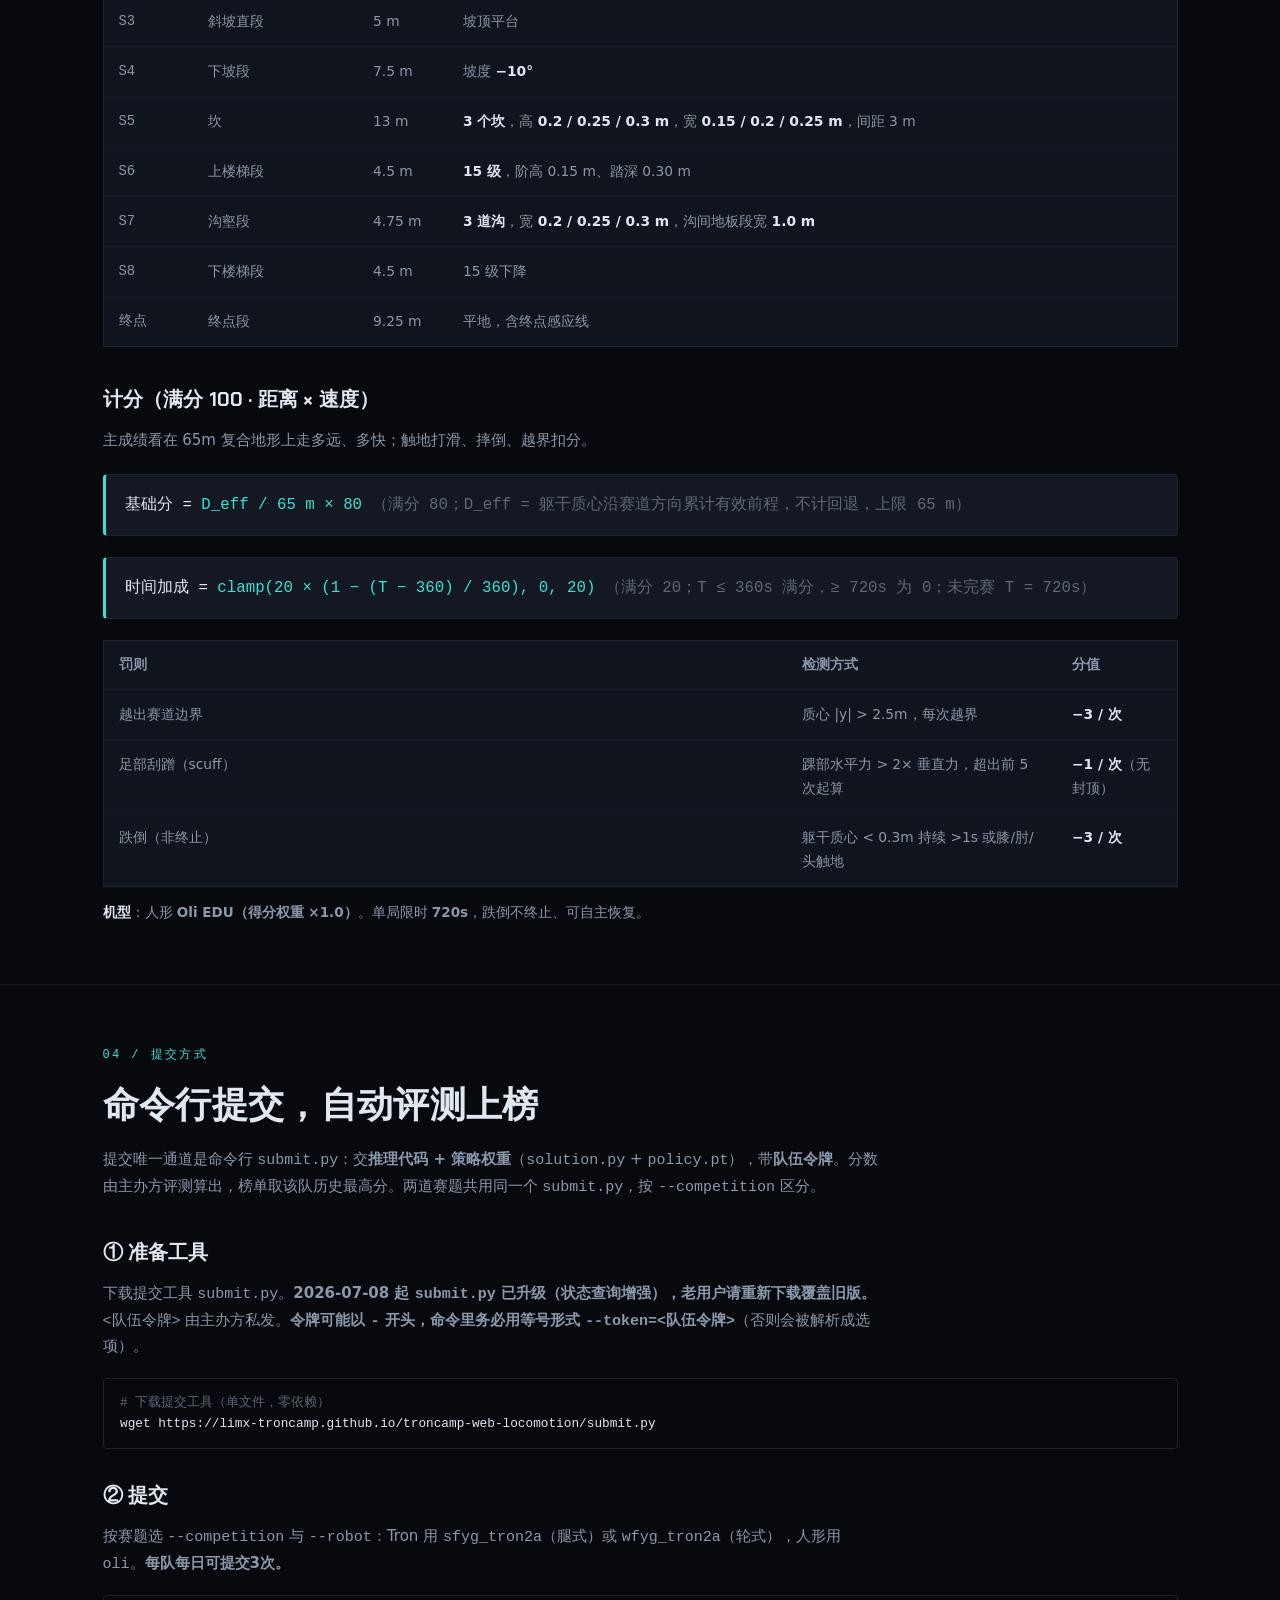
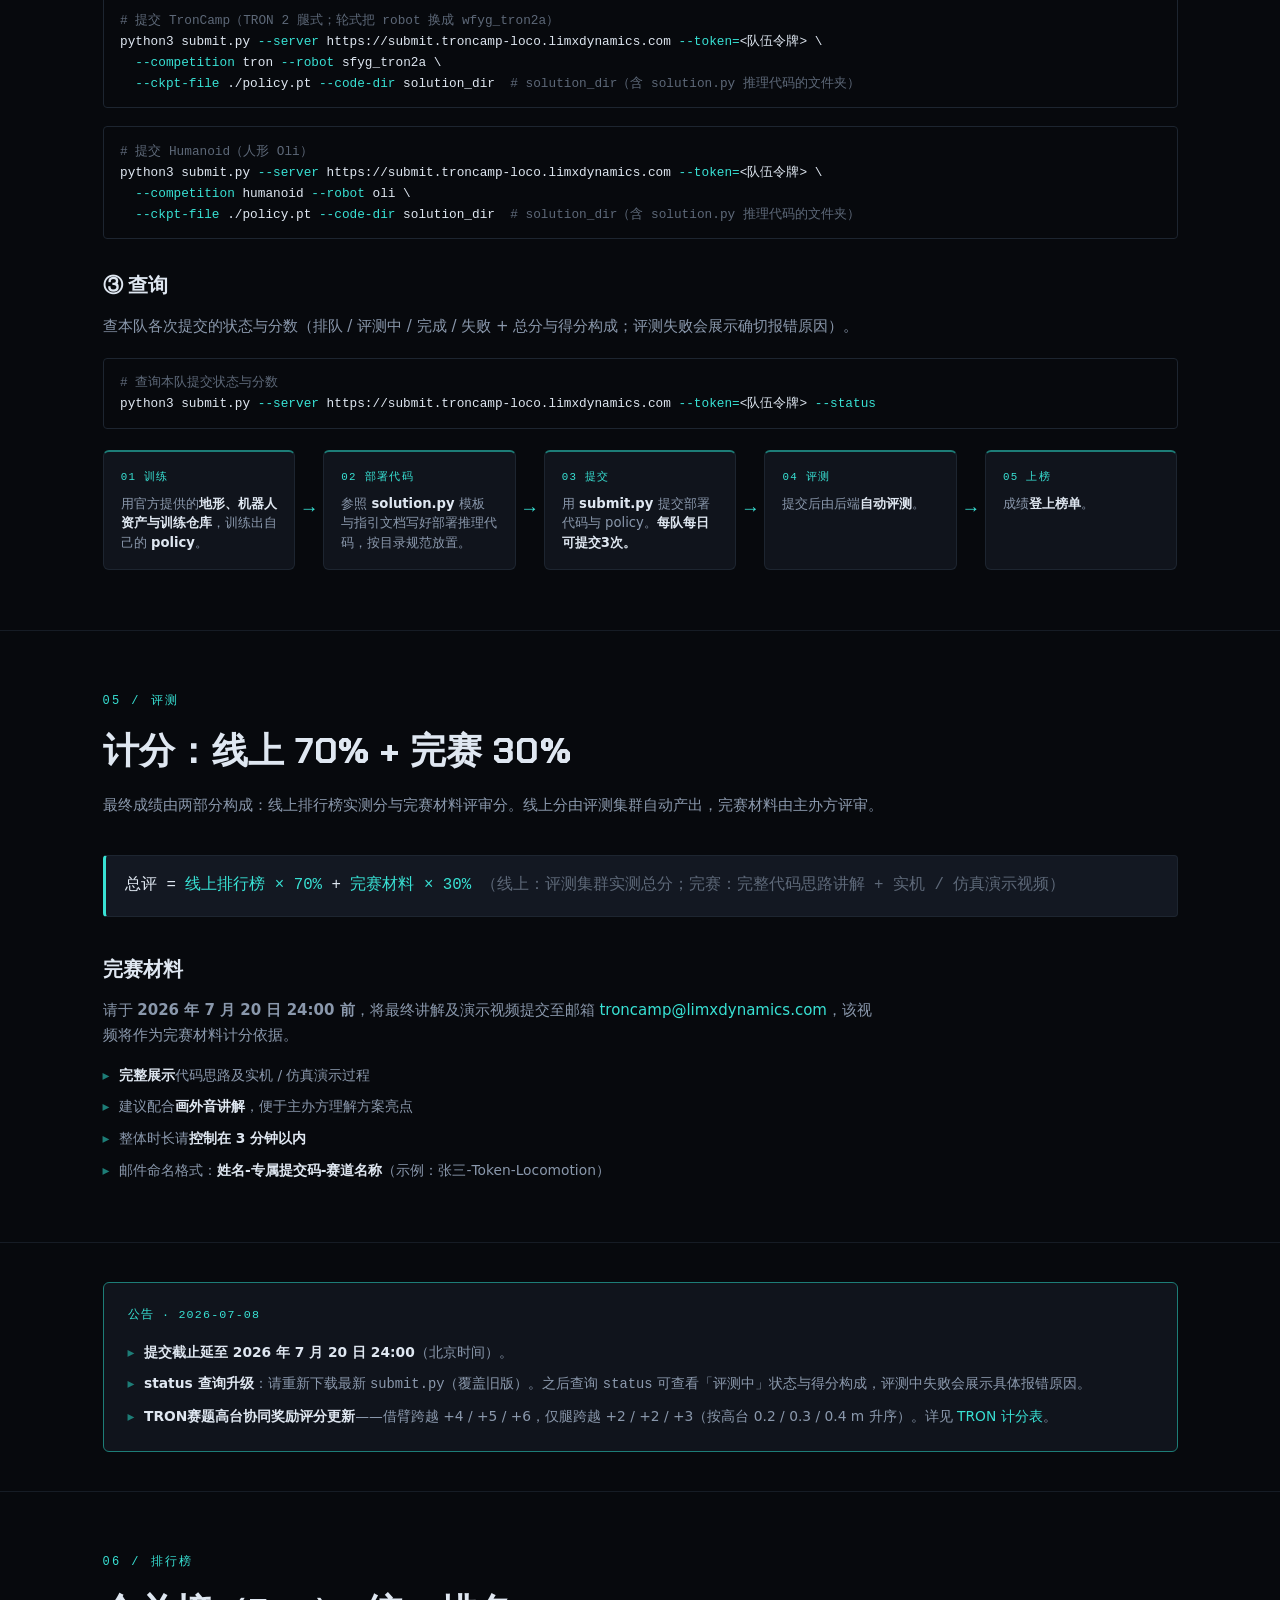
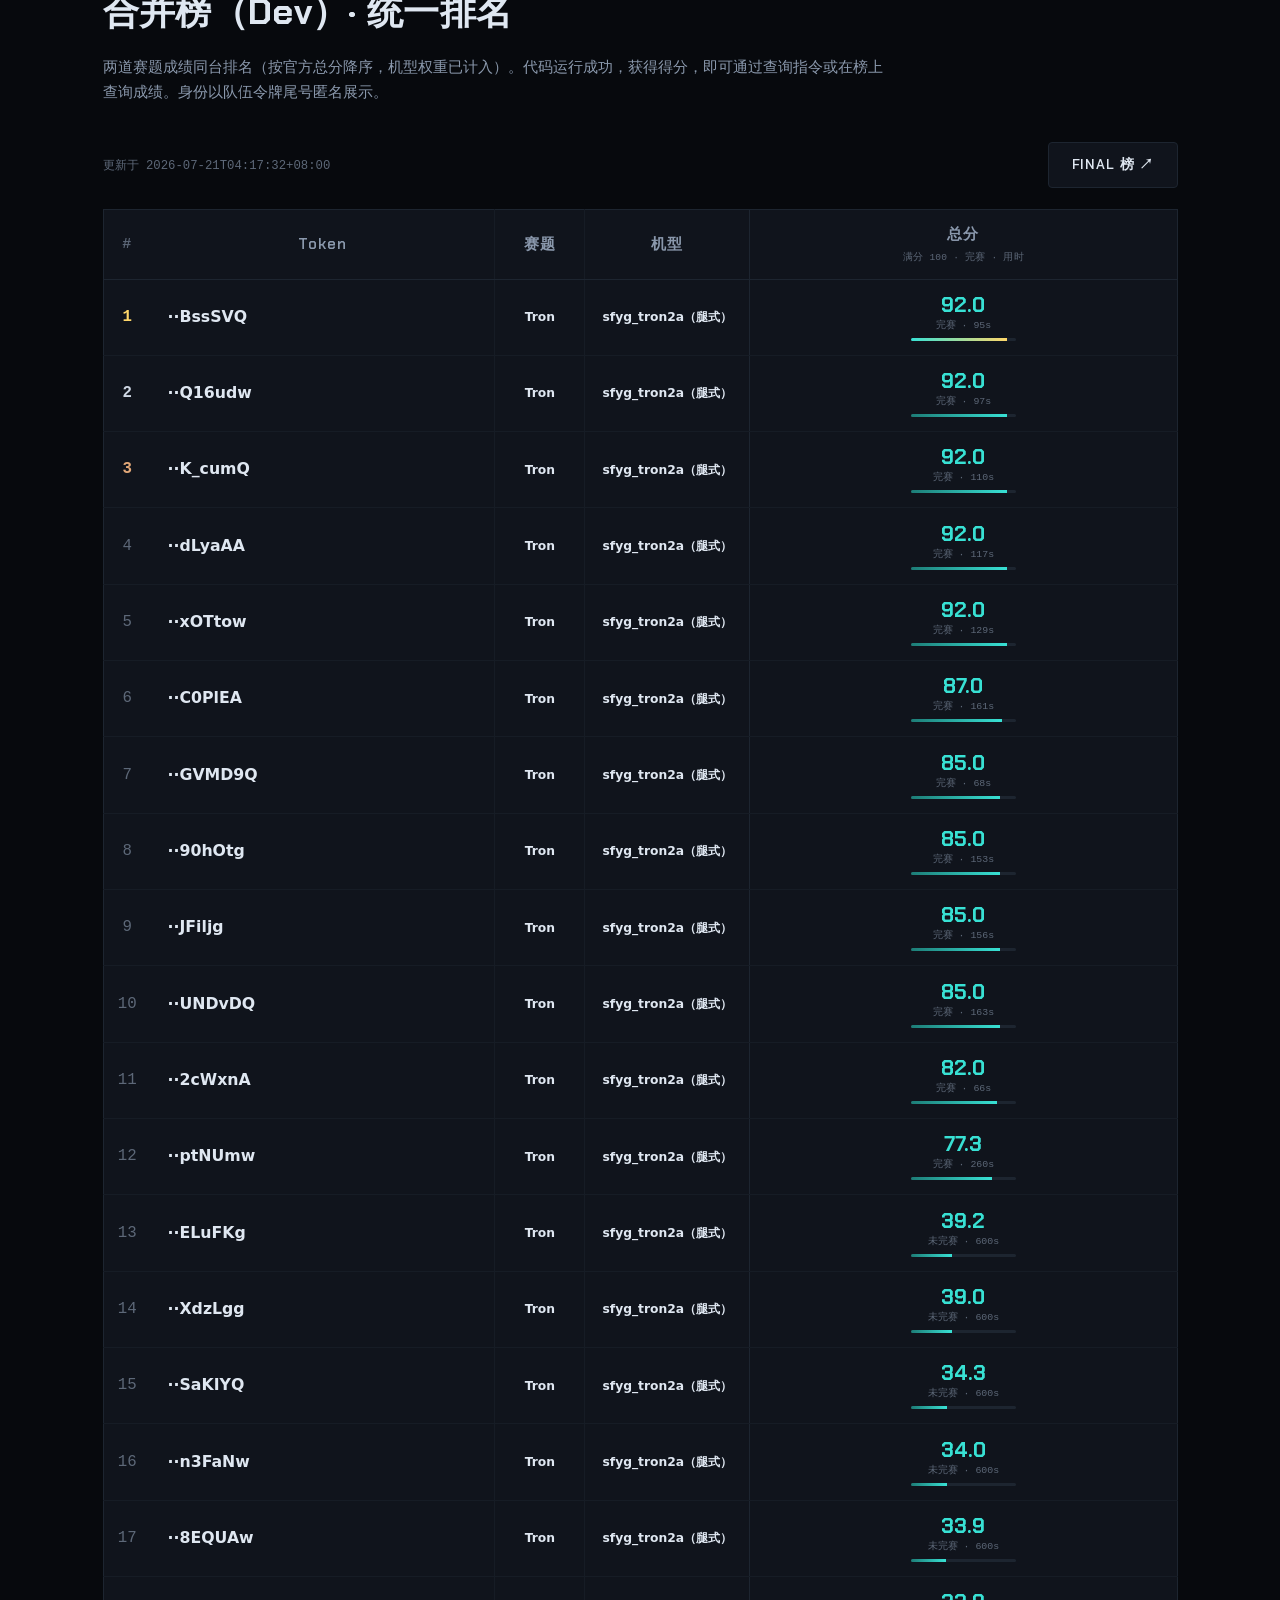
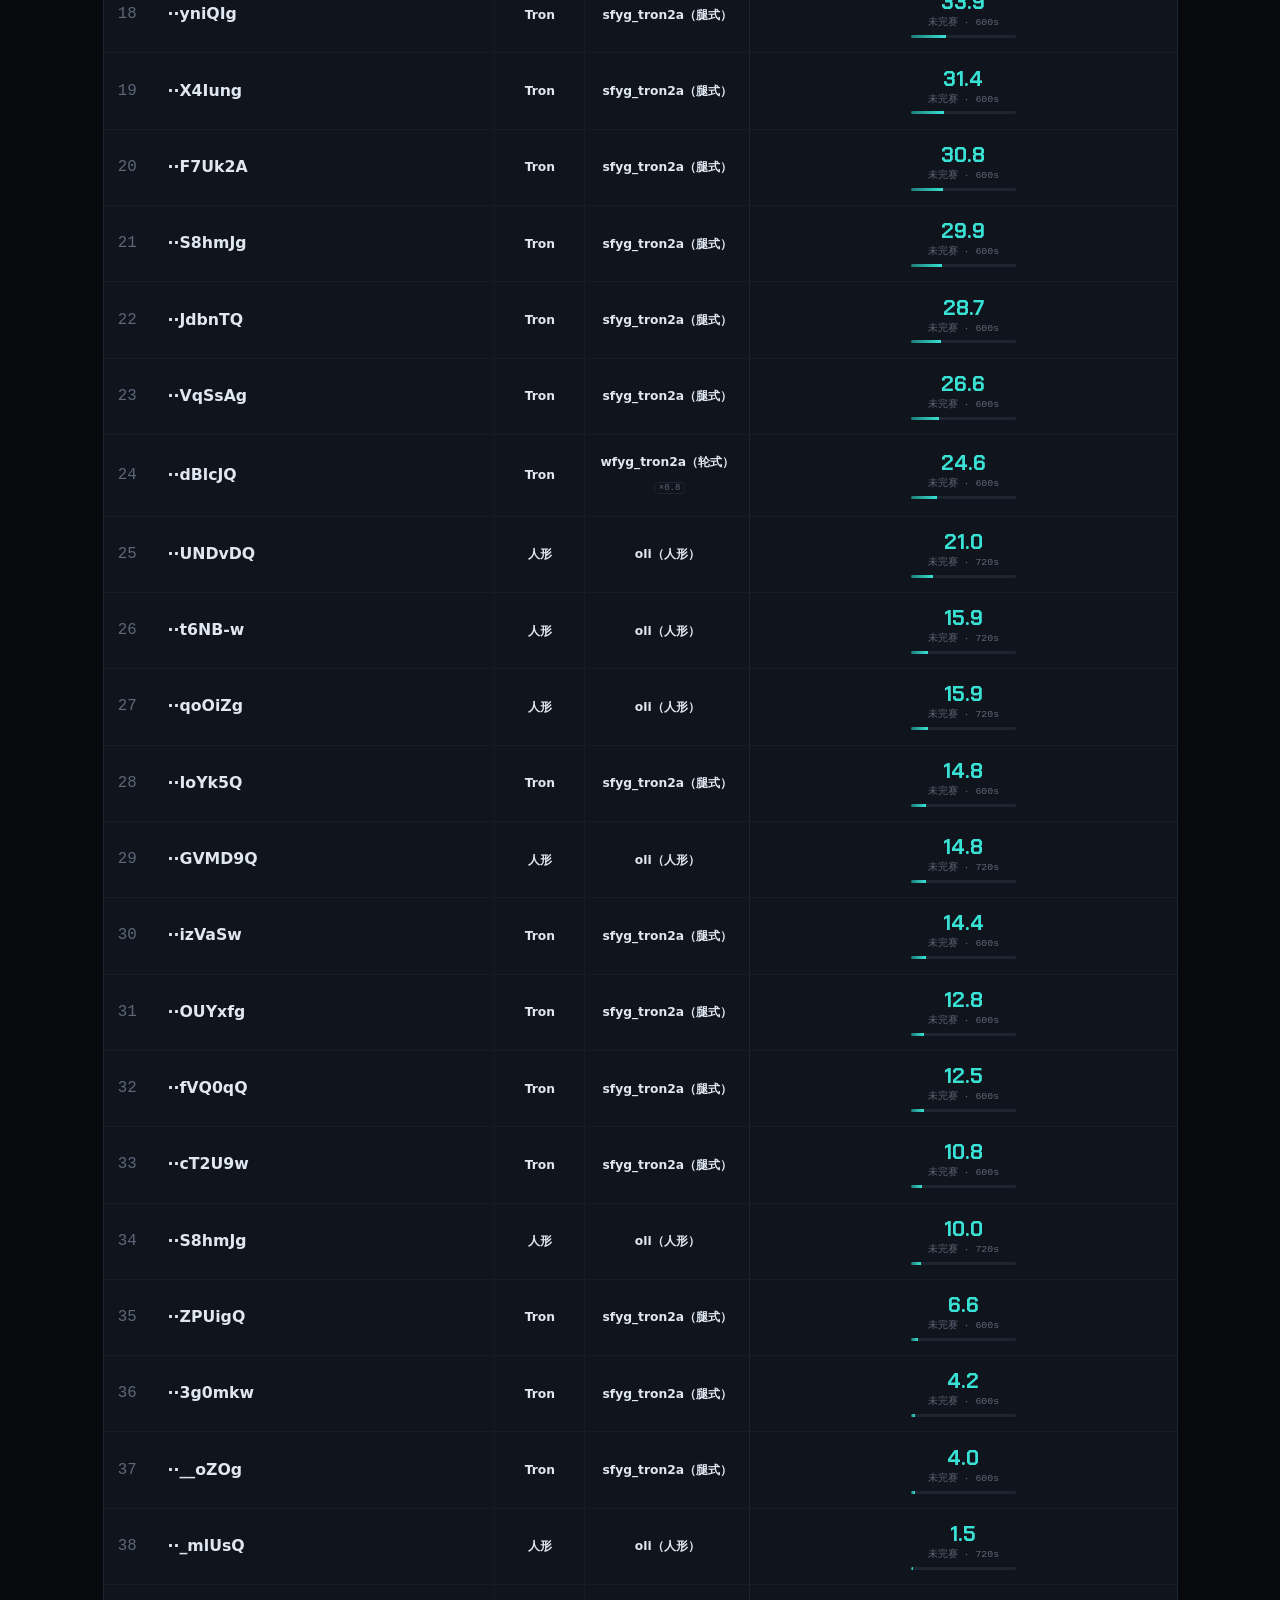
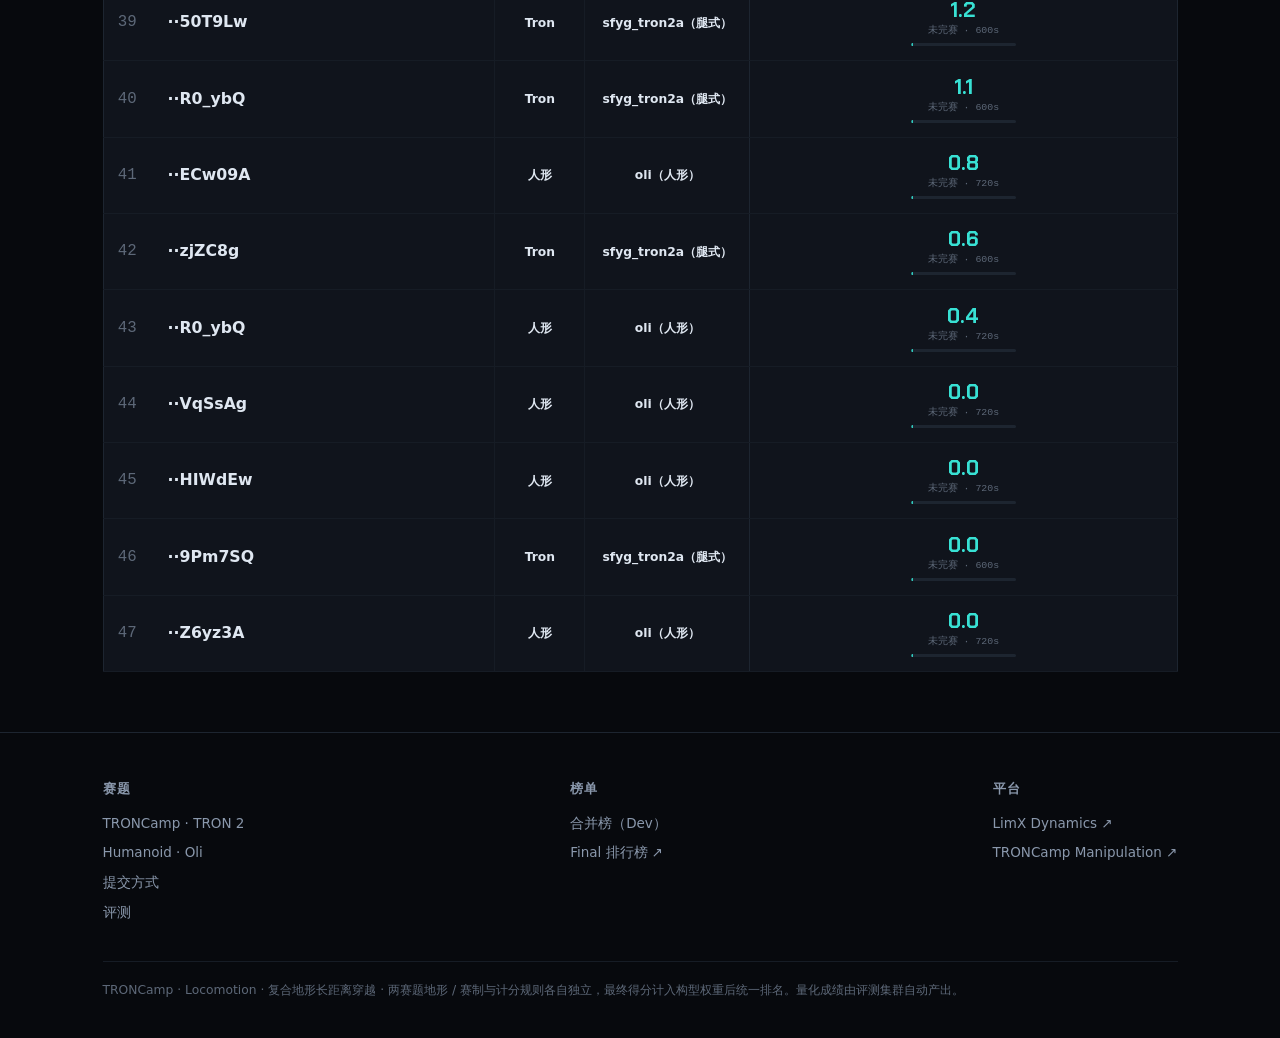
==== commit 5a8fce88: "final: 冻结终榜(final_unlocked) + 完赛材料顺延 7-20 @ 2026-07-21T04:17:32+08:00" ====
--- a/index.html
+++ b/index.html
@@ -237,7 +237,7 @@
 
     <div class="sec-head" style="margin-top:2.4rem;margin-bottom:1rem">
       <h2 style="font-size:1.3rem">完赛材料</h2>
-      <p>请于 <b>2026 年 7 月 15 日 24:00 前</b>，将最终讲解及演示视频提交至邮箱 <a href="mailto:troncamp@limxdynamics.com">troncamp@limxdynamics.com</a>，该视频将作为完赛材料计分依据。</p>
+      <p>请于 <b>2026 年 7 月 20 日 24:00 前</b>，将最终讲解及演示视频提交至邮箱 <a href="mailto:troncamp@limxdynamics.com">troncamp@limxdynamics.com</a>，该视频将作为完赛材料计分依据。</p>
     </div>
     <ul class="reqs">
       <li><b>完整展示</b>代码思路及实机 / 仿真演示过程</li>
